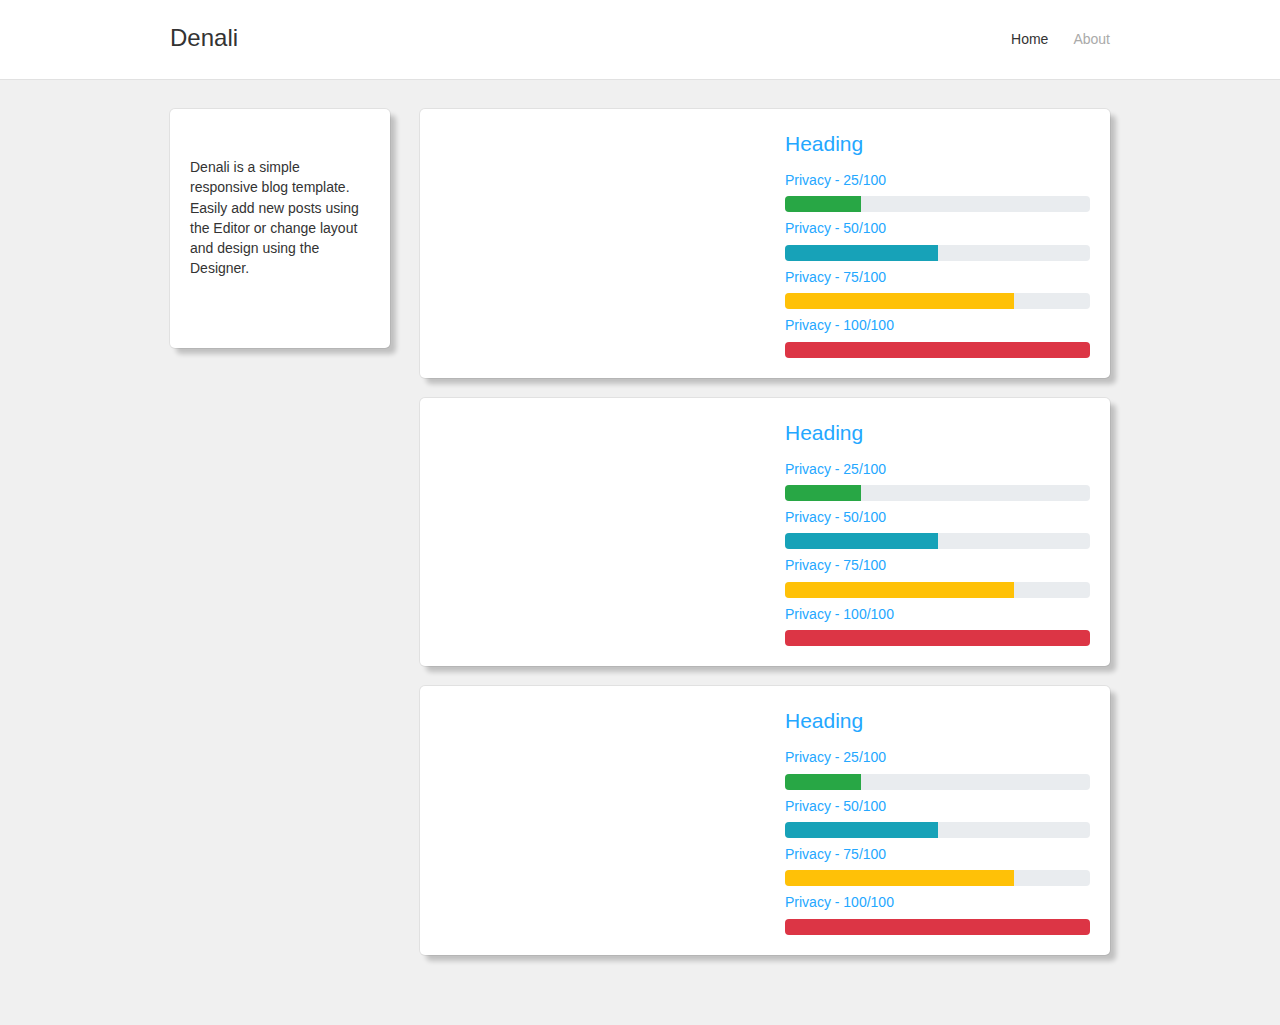
==== index.html @ 5ea2b504 "Add files via upload" ====
<!DOCTYPE html>

<head>
  <meta charset="utf-8" />
  <title>Blog Home</title>
  <meta content="width=device-width, initial-scale=1" name="viewport" />
  <meta content="Webflow" name="generator" />
  <link rel="stylesheet" href="https://cdn.jsdelivr.net/npm/bootstrap@4.0.0/dist/css/bootstrap.min.css" integrity="sha384-Gn5384xqQ1aoWXA+058RXPxPg6fy4IWvTNh0E263XmFcJlSAwiGgFAW/dAiS6JXm" crossorigin="anonymous">
  <link href="./styles.css"
    rel="stylesheet" type="text/css" />
  <link href="https://fonts.googleapis.com" rel="preconnect" />
  <link href="https://fonts.gstatic.com" rel="preconnect" crossorigin="anonymous" />
  <script src="https://ajax.googleapis.com/ajax/libs/webfont/1.6.26/webfont.js" type="text/javascript"></script>
  <script
    type="text/javascript">WebFont.load({ google: { families: ["Lato:100,100italic,300,300italic,400,400italic,700,700italic,900,900italic"] } });</script>
  <!--[if lt IE 9]><script src="https://cdnjs.cloudflare.com/ajax/libs/html5shiv/3.7.3/html5shiv.min.js" type="text/javascript"></script><![endif]-->
  <script
    type="text/javascript">!function (o, c) { var n = c.documentElement, t = " w-mod-"; n.className += t + "js", ("ontouchstart" in o || o.DocumentTouch && c instanceof DocumentTouch) && (n.className += t + "touch") }(window, document);</script>
  <link href="https://uploads-ssl.webflow.com/img/favicon.ico" rel="shortcut icon" type="image/x-icon" />
  <link href="https://uploads-ssl.webflow.com/img/webclip.png" rel="apple-touch-icon" />
</head>

<body>
  <div data-collapse="medium" data-animation="default" data-duration="400" data-easing="ease" data-easing2="ease"
    role="banner" class="navigation-bar w-nav">
    <div class="w-container"><a href="./index.html" aria-current="page" class="w-nav-brand w--current">
        <div class="site-name">Denali</div>
      </a>
      <nav role="navigation" class="navigation-menu w-nav-menu"><a href="./index.html" aria-current="page"
          class="navigation-link w-nav-link w--current">Home</a><a href="./about.html"
          class="navigation-link w-nav-link">About</a></nav>
      <div class="menu-button w-nav-button">
        <div class="w-icon-nav-menu"></div>
      </div>
    </div>
  </div>
  <div class="content-wrapper">
    <div class="w-container">
      <div class="w-row">
        <div class="w-hidden-small w-hidden-tiny w-col w-col-3">
          <div class="white-wrapper"><img
              src="https://uploads-ssl.webflow.com/6428f730f9d51a54338fd031/6428f730f9d51a66b28fd095_photo-1443180236447-432ea00e6ead.jpg"
              alt="" class="circle-profile" />
            <p class="site-description">Denali is a simple responsive blog template. Easily add new posts using the
              Editor or change layout and design using the Designer.</p>
            <div class="social-link-group"><a href="#" class="social-icon-link w-inline-block"><img
                  src="https://uploads-ssl.webflow.com/6428f730f9d51a54338fd031/6428f730f9d51a324a8fd0c8_social-03.svg"
                  width="25" alt="" /></a><a href="#" class="social-icon-link w-inline-block"><img
                  src="https://uploads-ssl.webflow.com/6428f730f9d51a54338fd031/6428f730f9d51a5b728fd0d6_social-07.svg"
                  width="25" alt="" /></a><a href="#" class="social-icon-link w-inline-block"><img
                  src="https://uploads-ssl.webflow.com/6428f730f9d51a54338fd031/6428f730f9d51a94298fd0a6_social-18.svg"
                  width="25" alt="" /></a><a href="#" class="social-icon-link w-inline-block"><img
                  src="https://uploads-ssl.webflow.com/6428f730f9d51a54338fd031/6428f730f9d51aa9548fd066_social-09.svg"
                  width="25" alt="" /></a></div>
          </div>
        </div>
        <div class="content-column w-col w-col-9">
          <div class="section-2 wf-section">
            <div class="white-wrapper">
              <a href="blog1.html">
                <div class="w-row">
                  <div class="w-col w-col-6"><img
                      src="https://uploads-ssl.webflow.com/6428f730f9d51a54338fd031/6428f730f9d51a364b8fd0ef_1Di8seNRo6bK8c9xq5Cw_Italia-Ferris.jpg"
                      loading="lazy"
                      sizes="(max-width: 479px) 77vw, (max-width: 767px) 85vw, (max-width: 991px) 33vw, 325px"
                      srcset="https://uploads-ssl.webflow.com/6428f730f9d51a54338fd031/6428f730f9d51a364b8fd0ef_1Di8seNRo6bK8c9xq5Cw_Italia-Ferris-p-500x334.jpeg 500w, https://uploads-ssl.webflow.com/6428f730f9d51a54338fd031/6428f730f9d51a364b8fd0ef_1Di8seNRo6bK8c9xq5Cw_Italia-Ferris-p-800x534.jpeg 800w, https://uploads-ssl.webflow.com/6428f730f9d51a54338fd031/6428f730f9d51a364b8fd0ef_1Di8seNRo6bK8c9xq5Cw_Italia-Ferris-p-1080x721.jpeg 1080w, https://uploads-ssl.webflow.com/6428f730f9d51a54338fd031/6428f730f9d51a364b8fd0ef_1Di8seNRo6bK8c9xq5Cw_Italia-Ferris.jpg 1300w"
                      alt="" /></div>
                  <div class="w-col w-col-6">
                    <h3 class="heading-2" style="margin-top: 0px;">Heading</h3>
                    <div class="div-block">
                      <p style="margin-bottom: 5px;margin-top: 5px;">Privacy - 25/100</p>
                      <div class="progress">
                        <div class="progress-bar bg-success" role="progressbar" style="width: 25%" aria-valuenow="25" aria-valuemin="0" aria-valuemax="100"></div>
                      </div>
                      <p style="margin-bottom: 5px;margin-top: 5px;">Privacy - 50/100</p>
                      <div class="progress">
                        <div class="progress-bar bg-info" role="progressbar" style="width: 50%" aria-valuenow="50" aria-valuemin="0" aria-valuemax="100"></div>
                      </div>
                      <p style="margin-bottom: 5px;margin-top: 5px;">Privacy - 75/100</p>
                      <div class="progress">
                        <div class="progress-bar bg-warning" role="progressbar" style="width: 75%" aria-valuenow="75" aria-valuemin="0" aria-valuemax="100"></div>
                      </div>
                      <p style="margin-bottom: 5px;margin-top: 5px;">Privacy - 100/100</p>
                      <div class="progress">
                        <div class="progress-bar bg-danger" role="progressbar" style="width: 100%" aria-valuenow="100" aria-valuemin="0" aria-valuemax="100"></div>
                      </div>
                    </div>
                  </div>
                </div>
              </a>
            </div>
          </div>
          <div class="section-2 wf-section">
            <div class="white-wrapper">
              <a href="blog1.html">
                <div class="w-row">
                  <div class="w-col w-col-6"><img
                      src="https://uploads-ssl.webflow.com/6428f730f9d51a54338fd031/6428f730f9d51a364b8fd0ef_1Di8seNRo6bK8c9xq5Cw_Italia-Ferris.jpg"
                      loading="lazy"
                      sizes="(max-width: 479px) 77vw, (max-width: 767px) 85vw, (max-width: 991px) 33vw, 325px"
                      srcset="https://uploads-ssl.webflow.com/6428f730f9d51a54338fd031/6428f730f9d51a364b8fd0ef_1Di8seNRo6bK8c9xq5Cw_Italia-Ferris-p-500x334.jpeg 500w, https://uploads-ssl.webflow.com/6428f730f9d51a54338fd031/6428f730f9d51a364b8fd0ef_1Di8seNRo6bK8c9xq5Cw_Italia-Ferris-p-800x534.jpeg 800w, https://uploads-ssl.webflow.com/6428f730f9d51a54338fd031/6428f730f9d51a364b8fd0ef_1Di8seNRo6bK8c9xq5Cw_Italia-Ferris-p-1080x721.jpeg 1080w, https://uploads-ssl.webflow.com/6428f730f9d51a54338fd031/6428f730f9d51a364b8fd0ef_1Di8seNRo6bK8c9xq5Cw_Italia-Ferris.jpg 1300w"
                      alt="" /></div>
                  <div class="w-col w-col-6">
                    <h3 class="heading-2" style="margin-top: 0px;">Heading</h3>
                    <div class="div-block">
                      <p style="margin-bottom: 5px;margin-top: 5px;">Privacy - 25/100</p>
                      <div class="progress">
                        <div class="progress-bar bg-success" role="progressbar" style="width: 25%" aria-valuenow="25" aria-valuemin="0" aria-valuemax="100"></div>
                      </div>
                      <p style="margin-bottom: 5px;margin-top: 5px;">Privacy - 50/100</p>
                      <div class="progress">
                        <div class="progress-bar bg-info" role="progressbar" style="width: 50%" aria-valuenow="50" aria-valuemin="0" aria-valuemax="100"></div>
                      </div>
                      <p style="margin-bottom: 5px;margin-top: 5px;">Privacy - 75/100</p>
                      <div class="progress">
                        <div class="progress-bar bg-warning" role="progressbar" style="width: 75%" aria-valuenow="75" aria-valuemin="0" aria-valuemax="100"></div>
                      </div>
                      <p style="margin-bottom: 5px;margin-top: 5px;">Privacy - 100/100</p>
                      <div class="progress">
                        <div class="progress-bar bg-danger" role="progressbar" style="width: 100%" aria-valuenow="100" aria-valuemin="0" aria-valuemax="100"></div>
                      </div>
                    </div>
                  </div>
                </div>
              </a>
            </div>
          </div>
          <div class="section-2 wf-section">
            <div class="white-wrapper">
              <a href="blog1.html">
                <div class="w-row">
                  <div class="w-col w-col-6"><img
                      src="https://uploads-ssl.webflow.com/6428f730f9d51a54338fd031/6428f730f9d51a364b8fd0ef_1Di8seNRo6bK8c9xq5Cw_Italia-Ferris.jpg"
                      loading="lazy"
                      sizes="(max-width: 479px) 77vw, (max-width: 767px) 85vw, (max-width: 991px) 33vw, 325px"
                      srcset="https://uploads-ssl.webflow.com/6428f730f9d51a54338fd031/6428f730f9d51a364b8fd0ef_1Di8seNRo6bK8c9xq5Cw_Italia-Ferris-p-500x334.jpeg 500w, https://uploads-ssl.webflow.com/6428f730f9d51a54338fd031/6428f730f9d51a364b8fd0ef_1Di8seNRo6bK8c9xq5Cw_Italia-Ferris-p-800x534.jpeg 800w, https://uploads-ssl.webflow.com/6428f730f9d51a54338fd031/6428f730f9d51a364b8fd0ef_1Di8seNRo6bK8c9xq5Cw_Italia-Ferris-p-1080x721.jpeg 1080w, https://uploads-ssl.webflow.com/6428f730f9d51a54338fd031/6428f730f9d51a364b8fd0ef_1Di8seNRo6bK8c9xq5Cw_Italia-Ferris.jpg 1300w"
                      alt="" /></div>
                  <div class="w-col w-col-6">
                    <h3 class="heading-2" style="margin-top: 0px;">Heading</h3>
                    <div class="div-block">
                      <p style="margin-bottom: 5px;margin-top: 5px;">Privacy - 25/100</p>
                      <div class="progress">
                        <div class="progress-bar bg-success" role="progressbar" style="width: 25%" aria-valuenow="25" aria-valuemin="0" aria-valuemax="100"></div>
                      </div>
                      <p style="margin-bottom: 5px;margin-top: 5px;">Privacy - 50/100</p>
                      <div class="progress">
                        <div class="progress-bar bg-info" role="progressbar" style="width: 50%" aria-valuenow="50" aria-valuemin="0" aria-valuemax="100"></div>
                      </div>
                      <p style="margin-bottom: 5px;margin-top: 5px;">Privacy - 75/100</p>
                      <div class="progress">
                        <div class="progress-bar bg-warning" role="progressbar" style="width: 75%" aria-valuenow="75" aria-valuemin="0" aria-valuemax="100"></div>
                      </div>
                      <p style="margin-bottom: 5px;margin-top: 5px;">Privacy - 100/100</p>
                      <div class="progress">
                        <div class="progress-bar bg-danger" role="progressbar" style="width: 100%" aria-valuenow="100" aria-valuemin="0" aria-valuemax="100"></div>
                      </div>
                    </div>
                  </div>
                </div>
              </a>
            </div>
          </div>
        </div>
      </div>
    </div>
  </div>
  <script src="https://d3e54v103j8qbb.cloudfront.net/js/jquery-3.5.1.min.dc5e7f18c8.js?site=6428f730f9d51a54338fd031"
    type="text/javascript" integrity="sha256-9/aliU8dGd2tb6OSsuzixeV4y/faTqgFtohetphbbj0="
    crossorigin="anonymous"></script>
  <script src="./scripts.js"
    type="text/javascript"></script>
  <script src="https://code.jquery.com/jquery-3.2.1.slim.min.js" integrity="sha384-KJ3o2DKtIkvYIK3UENzmM7KCkRr/rE9/Qpg6aAZGJwFDMVNA/GpGFF93hXpG5KkN" crossorigin="anonymous"></script>
  <script src="https://cdn.jsdelivr.net/npm/popper.js@1.12.9/dist/umd/popper.min.js" integrity="sha384-ApNbgh9B+Y1QKtv3Rn7W3mgPxhU9K/ScQsAP7hUibX39j7fakFPskvXusvfa0b4Q" crossorigin="anonymous"></script>
  <script src="https://cdn.jsdelivr.net/npm/bootstrap@4.0.0/dist/js/bootstrap.min.js" integrity="sha384-JZR6Spejh4U02d8jOt6vLEHfe/JQGiRRSQQxSfFWpi1MquVdAyjUar5+76PVCmYl" crossorigin="anonymous"></script>
  <!--[if lte IE 9]><script src="//cdnjs.cloudflare.com/ajax/libs/placeholders/3.0.2/placeholders.min.js"></script><![endif]-->
</body>

</html>
---- styles.css ----
/* Generated on: Sun Apr 02 2023 20:26:43 GMT+0000 (Coordinated Universal Time) */
/* ==========================================================================
   normalize.css v3.0.3 | MIT License | github.com/necolas/normalize.css 
   ========================================================================== */
/*! normalize.css v3.0.3 | MIT License | github.com/necolas/normalize.css */html{font-family:sans-serif;-ms-text-size-adjust:100%;-webkit-text-size-adjust:100%}body{margin:0}article,aside,details,figcaption,figure,footer,header,hgroup,main,menu,nav,section,summary{display:block}audio,canvas,progress,video{display:inline-block;vertical-align:baseline}audio:not([controls]){display:none;height:0}[hidden],template{display:none}a{background-color:transparent}a:active,a:hover{outline:0}abbr[title]{border-bottom:1px dotted}b,strong{font-weight:bold}dfn{font-style:italic}h1{font-size:2em;margin:.67em 0}mark{background:#ff0;color:#000}small{font-size:80%}sub,sup{font-size:75%;line-height:0;position:relative;vertical-align:baseline}sup{top:-0.5em}sub{bottom:-0.25em}img{border:0}svg:not(:root){overflow:hidden}figure{margin:1em 40px}hr{box-sizing:content-box;height:0}pre{overflow:auto}code,kbd,pre,samp{font-family:monospace, monospace;font-size:1em}button,input,optgroup,select,textarea{color:inherit;font:inherit;margin:0}button{overflow:visible}button,select{text-transform:none}button,html input[type="button"],input[type="reset"]{-webkit-appearance:button;cursor:pointer}button[disabled],html input[disabled]{cursor:default}button::-moz-focus-inner,input::-moz-focus-inner{border:0;padding:0}input{line-height:normal}input[type='checkbox'],input[type='radio']{box-sizing:border-box;padding:0}input[type='number']::-webkit-inner-spin-button,input[type='number']::-webkit-outer-spin-button{height:auto}input[type='search']{-webkit-appearance:none}input[type='search']::-webkit-search-cancel-button,input[type='search']::-webkit-search-decoration{-webkit-appearance:none}fieldset{border:1px solid #c0c0c0;margin:0 2px;padding:.35em .625em .75em}legend{border:0;padding:0}textarea{overflow:auto}optgroup{font-weight:bold}table{border-collapse:collapse;border-spacing:0}td,th{padding:0}

/* ==========================================================================
   Start of base Webflow CSS - If you're looking for some ultra-clean CSS, skip the boilerplate and see the unminified code below.
   ========================================================================== */
   @font-face{font-family:'webflow-icons';src:url("[data-uri]") format('truetype');font-weight:normal;font-style:normal}[class^="w-icon-"],[class*=" w-icon-"]{font-family:'webflow-icons' !important;speak:none;font-style:normal;font-weight:normal;font-variant:normal;text-transform:none;line-height:1;-webkit-font-smoothing:antialiased;-moz-osx-font-smoothing:grayscale}.w-icon-slider-right:before{content:"\e600"}.w-icon-slider-left:before{content:"\e601"}.w-icon-nav-menu:before{content:"\e602"}.w-icon-arrow-down:before,.w-icon-dropdown-toggle:before{content:"\e603"}.w-icon-file-upload-remove:before{content:"\e900"}.w-icon-file-upload-icon:before{content:"\e903"}*{-webkit-box-sizing:border-box;-moz-box-sizing:border-box;box-sizing:border-box}html{height:100%}body{margin:0;min-height:100%;background-color:#fff;font-family:Arial,sans-serif;font-size:14px;line-height:20px;color:#333}img{max-width:100%;vertical-align:middle;display:inline-block}html.w-mod-touch *{background-attachment:scroll !important}.w-block{display:block}.w-inline-block{max-width:100%;display:inline-block}.w-clearfix:before,.w-clearfix:after{content:" ";display:table;grid-column-start:1;grid-row-start:1;grid-column-end:2;grid-row-end:2}.w-clearfix:after{clear:both}.w-hidden{display:none}.w-button{display:inline-block;padding:9px 15px;background-color:#3898EC;color:white;border:0;line-height:inherit;text-decoration:none;cursor:pointer;border-radius:0}input.w-button{-webkit-appearance:button}html[data-w-dynpage] [data-w-cloak]{color:transparent !important}.w-webflow-badge,.w-webflow-badge *{position:static;left:auto;top:auto;right:auto;bottom:auto;z-index:auto;display:block;visibility:visible;overflow:visible;overflow-x:visible;overflow-y:visible;box-sizing:border-box;width:auto;height:auto;max-height:none;max-width:none;min-height:0;min-width:0;margin:0;padding:0;float:none;clear:none;border:0 none transparent;border-radius:0;background:none;background-image:none;background-position:0% 0%;background-size:auto auto;background-repeat:repeat;background-origin:padding-box;background-clip:border-box;background-attachment:scroll;background-color:transparent;box-shadow:none;opacity:1;transform:none;transition:none;direction:ltr;font-family:inherit;font-weight:inherit;color:inherit;font-size:inherit;line-height:inherit;font-style:inherit;font-variant:inherit;text-align:inherit;letter-spacing:inherit;text-decoration:inherit;text-indent:0;text-transform:inherit;list-style-type:disc;text-shadow:none;font-smoothing:auto;vertical-align:baseline;cursor:inherit;white-space:inherit;word-break:normal;word-spacing:normal;word-wrap:normal}.w-webflow-badge{position:fixed !important;display:inline-block !important;visibility:visible !important;z-index:2147483647 !important;top:auto !important;right:12px !important;bottom:12px !important;left:auto !important;color:#AAADB0 !important;background-color:#fff !important;border-radius:3px !important;padding:6px 8px 6px 6px !important;font-size:12px !important;opacity:1 !important;line-height:14px !important;text-decoration:none !important;transform:none !important;margin:0 !important;width:auto !important;height:auto !important;overflow:visible !important;white-space:nowrap;box-shadow:0 0 0 1px rgba(0,0,0,0.1),0 1px 3px rgba(0,0,0,0.1);cursor:pointer}.w-webflow-badge>img{display:inline-block !important;visibility:visible !important;opacity:1 !important;vertical-align:middle !important}h1,h2,h3,h4,h5,h6{font-weight:bold;margin-bottom:10px}h1{font-size:38px;line-height:44px;margin-top:20px}h2{font-size:32px;line-height:36px;margin-top:20px}h3{font-size:24px;line-height:30px;margin-top:20px}h4{font-size:18px;line-height:24px;margin-top:10px}h5{font-size:14px;line-height:20px;margin-top:10px}h6{font-size:12px;line-height:18px;margin-top:10px}p{margin-top:0;margin-bottom:10px}blockquote{margin:0 0 10px 0;padding:10px 20px;border-left:5px solid #E2E2E2;font-size:18px;line-height:22px}figure{margin:0;margin-bottom:10px}figcaption{margin-top:5px;text-align:center}ul,ol{margin-top:0px;margin-bottom:10px;padding-left:40px}.w-list-unstyled{padding-left:0;list-style:none}.w-embed:before,.w-embed:after{content:" ";display:table;grid-column-start:1;grid-row-start:1;grid-column-end:2;grid-row-end:2}.w-embed:after{clear:both}.w-video{width:100%;position:relative;padding:0}.w-video iframe,.w-video object,.w-video embed{position:absolute;top:0;left:0;width:100%;height:100%;border:none}fieldset{padding:0;margin:0;border:0}button,[type='button'],[type='reset']{border:0;cursor:pointer;-webkit-appearance:button}.w-form{margin:0 0 15px}.w-form-done{display:none;padding:20px;text-align:center;background-color:#dddddd}.w-form-fail{display:none;margin-top:10px;padding:10px;background-color:#ffdede}label{display:block;margin-bottom:5px;font-weight:bold}.w-input,.w-select{display:block;width:100%;height:38px;padding:8px 12px;margin-bottom:10px;font-size:14px;line-height:1.42857143;color:#333333;vertical-align:middle;background-color:#ffffff;border:1px solid #cccccc}.w-input:-moz-placeholder,.w-select:-moz-placeholder{color:#999}.w-input::-moz-placeholder,.w-select::-moz-placeholder{color:#999;opacity:1}.w-input:-ms-input-placeholder,.w-select:-ms-input-placeholder{color:#999}.w-input::-webkit-input-placeholder,.w-select::-webkit-input-placeholder{color:#999}.w-input:focus,.w-select:focus{border-color:#3898EC;outline:0}.w-input[disabled],.w-select[disabled],.w-input[readonly],.w-select[readonly],fieldset[disabled] .w-input,fieldset[disabled] .w-select{cursor:not-allowed}.w-input[disabled]:not(.w-input-disabled),.w-select[disabled]:not(.w-input-disabled),.w-input[readonly],.w-select[readonly],fieldset[disabled]:not(.w-input-disabled) .w-input,fieldset[disabled]:not(.w-input-disabled) .w-select{background-color:#eeeeee}textarea.w-input,textarea.w-select{height:auto}.w-select{background-color:#f3f3f3}.w-select[multiple]{height:auto}.w-form-label{display:inline-block;cursor:pointer;font-weight:normal;margin-bottom:0px}.w-radio{display:block;margin-bottom:5px;padding-left:20px}.w-radio:before,.w-radio:after{content:" ";display:table;grid-column-start:1;grid-row-start:1;grid-column-end:2;grid-row-end:2}.w-radio:after{clear:both}.w-radio-input{margin:4px 0 0;margin-top:1px \9;line-height:normal;float:left;margin-left:-20px}.w-radio-input{margin-top:3px}.w-file-upload{display:block;margin-bottom:10px}.w-file-upload-input{width:.1px;height:.1px;opacity:0;overflow:hidden;position:absolute;z-index:-100}.w-file-upload-default,.w-file-upload-uploading,.w-file-upload-success{display:inline-block;color:#333333}.w-file-upload-error{display:block;margin-top:10px}.w-file-upload-default.w-hidden,.w-file-upload-uploading.w-hidden,.w-file-upload-error.w-hidden,.w-file-upload-success.w-hidden{display:none}.w-file-upload-uploading-btn{display:flex;font-size:14px;font-weight:normal;cursor:pointer;margin:0;padding:8px 12px;border:1px solid #cccccc;background-color:#fafafa}.w-file-upload-file{display:flex;flex-grow:1;justify-content:space-between;margin:0;padding:8px 9px 8px 11px;border:1px solid #cccccc;background-color:#fafafa}.w-file-upload-file-name{font-size:14px;font-weight:normal;display:block}.w-file-remove-link{margin-top:3px;margin-left:10px;width:auto;height:auto;padding:3px;display:block;cursor:pointer}.w-icon-file-upload-remove{margin:auto;font-size:10px}.w-file-upload-error-msg{display:inline-block;color:#ea384c;padding:2px 0}.w-file-upload-info{display:inline-block;line-height:38px;padding:0 12px}.w-file-upload-label{display:inline-block;font-size:14px;font-weight:normal;cursor:pointer;margin:0;padding:8px 12px;border:1px solid #cccccc;background-color:#fafafa}.w-icon-file-upload-icon,.w-icon-file-upload-uploading{display:inline-block;margin-right:8px;width:20px}.w-icon-file-upload-uploading{height:20px}.w-container{margin-left:auto;margin-right:auto;max-width:940px}.w-container:before,.w-container:after{content:" ";display:table;grid-column-start:1;grid-row-start:1;grid-column-end:2;grid-row-end:2}.w-container:after{clear:both}.w-container .w-row{margin-left:-10px;margin-right:-10px}.w-row:before,.w-row:after{content:" ";display:table;grid-column-start:1;grid-row-start:1;grid-column-end:2;grid-row-end:2}.w-row:after{clear:both}.w-row .w-row{margin-left:0;margin-right:0}.w-col{position:relative;float:left;width:100%;min-height:1px;padding-left:10px;padding-right:10px}.w-col .w-col{padding-left:0;padding-right:0}.w-col-1{width:8.33333333%}.w-col-2{width:16.66666667%}.w-col-3{width:25%}.w-col-4{width:33.33333333%}.w-col-5{width:41.66666667%}.w-col-6{width:50%}.w-col-7{width:58.33333333%}.w-col-8{width:66.66666667%}.w-col-9{width:75%}.w-col-10{width:83.33333333%}.w-col-11{width:91.66666667%}.w-col-12{width:100%}.w-hidden-main{display:none !important}@media screen and (max-width:991px){.w-container{max-width:728px}.w-hidden-main{display:inherit !important}.w-hidden-medium{display:none !important}.w-col-medium-1{width:8.33333333%}.w-col-medium-2{width:16.66666667%}.w-col-medium-3{width:25%}.w-col-medium-4{width:33.33333333%}.w-col-medium-5{width:41.66666667%}.w-col-medium-6{width:50%}.w-col-medium-7{width:58.33333333%}.w-col-medium-8{width:66.66666667%}.w-col-medium-9{width:75%}.w-col-medium-10{width:83.33333333%}.w-col-medium-11{width:91.66666667%}.w-col-medium-12{width:100%}.w-col-stack{width:100%;left:auto;right:auto}}@media screen and (max-width:767px){.w-hidden-main{display:inherit !important}.w-hidden-medium{display:inherit !important}.w-hidden-small{display:none !important}.w-row,.w-container .w-row{margin-left:0;margin-right:0}.w-col{width:100%;left:auto;right:auto}.w-col-small-1{width:8.33333333%}.w-col-small-2{width:16.66666667%}.w-col-small-3{width:25%}.w-col-small-4{width:33.33333333%}.w-col-small-5{width:41.66666667%}.w-col-small-6{width:50%}.w-col-small-7{width:58.33333333%}.w-col-small-8{width:66.66666667%}.w-col-small-9{width:75%}.w-col-small-10{width:83.33333333%}.w-col-small-11{width:91.66666667%}.w-col-small-12{width:100%}}@media screen and (max-width:479px){.w-container{max-width:none}.w-hidden-main{display:inherit !important}.w-hidden-medium{display:inherit !important}.w-hidden-small{display:inherit !important}.w-hidden-tiny{display:none !important}.w-col{width:100%}.w-col-tiny-1{width:8.33333333%}.w-col-tiny-2{width:16.66666667%}.w-col-tiny-3{width:25%}.w-col-tiny-4{width:33.33333333%}.w-col-tiny-5{width:41.66666667%}.w-col-tiny-6{width:50%}.w-col-tiny-7{width:58.33333333%}.w-col-tiny-8{width:66.66666667%}.w-col-tiny-9{width:75%}.w-col-tiny-10{width:83.33333333%}.w-col-tiny-11{width:91.66666667%}.w-col-tiny-12{width:100%}}.w-widget{position:relative}.w-widget-map{width:100%;height:400px}.w-widget-map label{width:auto;display:inline}.w-widget-map img{max-width:inherit}.w-widget-map .gm-style-iw{text-align:center}.w-widget-map .gm-style-iw>button{display:none !important}.w-widget-twitter{overflow:hidden}.w-widget-twitter-count-shim{display:inline-block;vertical-align:top;position:relative;width:28px;height:20px;text-align:center;background:white;border:#758696 solid 1px;border-radius:3px}.w-widget-twitter-count-shim *{pointer-events:none;-webkit-user-select:none;-moz-user-select:none;-ms-user-select:none;user-select:none}.w-widget-twitter-count-shim .w-widget-twitter-count-inner{position:relative;font-size:15px;line-height:12px;text-align:center;color:#999;font-family:serif}.w-widget-twitter-count-shim .w-widget-twitter-count-clear{position:relative;display:block}.w-widget-twitter-count-shim.w--large{width:36px;height:28px}.w-widget-twitter-count-shim.w--large .w-widget-twitter-count-inner{font-size:18px;line-height:18px}.w-widget-twitter-count-shim:not(.w--vertical){margin-left:5px;margin-right:8px}.w-widget-twitter-count-shim:not(.w--vertical).w--large{margin-left:6px}.w-widget-twitter-count-shim:not(.w--vertical):before,.w-widget-twitter-count-shim:not(.w--vertical):after{top:50%;left:0;border:solid transparent;content:' ';height:0;width:0;position:absolute;pointer-events:none}.w-widget-twitter-count-shim:not(.w--vertical):before{border-color:rgba(117,134,150,0);border-right-color:#5d6c7b;border-width:4px;margin-left:-9px;margin-top:-4px}.w-widget-twitter-count-shim:not(.w--vertical).w--large:before{border-width:5px;margin-left:-10px;margin-top:-5px}.w-widget-twitter-count-shim:not(.w--vertical):after{border-color:rgba(255,255,255,0);border-right-color:white;border-width:4px;margin-left:-8px;margin-top:-4px}.w-widget-twitter-count-shim:not(.w--vertical).w--large:after{border-width:5px;margin-left:-9px;margin-top:-5px}.w-widget-twitter-count-shim.w--vertical{width:61px;height:33px;margin-bottom:8px}.w-widget-twitter-count-shim.w--vertical:before,.w-widget-twitter-count-shim.w--vertical:after{top:100%;left:50%;border:solid transparent;content:' ';height:0;width:0;position:absolute;pointer-events:none}.w-widget-twitter-count-shim.w--vertical:before{border-color:rgba(117,134,150,0);border-top-color:#5d6c7b;border-width:5px;margin-left:-5px}.w-widget-twitter-count-shim.w--vertical:after{border-color:rgba(255,255,255,0);border-top-color:white;border-width:4px;margin-left:-4px}.w-widget-twitter-count-shim.w--vertical .w-widget-twitter-count-inner{font-size:18px;line-height:22px}.w-widget-twitter-count-shim.w--vertical.w--large{width:76px}.w-background-video{position:relative;overflow:hidden;height:500px;color:white}.w-background-video>video{background-size:cover;background-position:50% 50%;position:absolute;margin:auto;width:100%;height:100%;right:-100%;bottom:-100%;top:-100%;left:-100%;object-fit:cover;z-index:-100}.w-background-video>video::-webkit-media-controls-start-playback-button{display:none !important;-webkit-appearance:none}.w-background-video--control{position:absolute;bottom:1em;right:1em;background-color:transparent;padding:0}.w-background-video--control>[hidden]{display:none !important}.w-slider{position:relative;height:300px;text-align:center;background:#dddddd;clear:both;-webkit-tap-highlight-color:rgba(0,0,0,0);tap-highlight-color:rgba(0,0,0,0)}.w-slider-mask{position:relative;display:block;overflow:hidden;z-index:1;left:0;right:0;height:100%;white-space:nowrap}.w-slide{position:relative;display:inline-block;vertical-align:top;width:100%;height:100%;white-space:normal;text-align:left}.w-slider-nav{position:absolute;z-index:2;top:auto;right:0;bottom:0;left:0;margin:auto;padding-top:10px;height:40px;text-align:center;-webkit-tap-highlight-color:rgba(0,0,0,0);tap-highlight-color:rgba(0,0,0,0)}.w-slider-nav.w-round>div{border-radius:100%}.w-slider-nav.w-num>div{width:auto;height:auto;padding:.2em .5em;font-size:inherit;line-height:inherit}.w-slider-nav.w-shadow>div{box-shadow:0 0 3px rgba(51,51,51,0.4)}.w-slider-nav-invert{color:#fff}.w-slider-nav-invert>div{background-color:rgba(34,34,34,0.4)}.w-slider-nav-invert>div.w-active{background-color:#222}.w-slider-dot{position:relative;display:inline-block;width:1em;height:1em;background-color:rgba(255,255,255,0.4);cursor:pointer;margin:0 3px .5em;transition:background-color 100ms,color 100ms}.w-slider-dot.w-active{background-color:#fff}.w-slider-dot:focus{outline:none;box-shadow:0 0 0 2px #fff}.w-slider-dot:focus.w-active{box-shadow:none}.w-slider-arrow-left,.w-slider-arrow-right{position:absolute;width:80px;top:0;right:0;bottom:0;left:0;margin:auto;cursor:pointer;overflow:hidden;color:white;font-size:40px;-webkit-tap-highlight-color:rgba(0,0,0,0);tap-highlight-color:rgba(0,0,0,0);-webkit-user-select:none;-moz-user-select:none;-ms-user-select:none;user-select:none}.w-slider-arrow-left [class^='w-icon-'],.w-slider-arrow-right [class^='w-icon-'],.w-slider-arrow-left [class*=' w-icon-'],.w-slider-arrow-right [class*=' w-icon-']{position:absolute}.w-slider-arrow-left:focus,.w-slider-arrow-right:focus{outline:0}.w-slider-arrow-left{z-index:3;right:auto}.w-slider-arrow-right{z-index:4;left:auto}.w-icon-slider-left,.w-icon-slider-right{top:0;right:0;bottom:0;left:0;margin:auto;width:1em;height:1em}.w-slider-aria-label{border:0;clip:rect(0 0 0 0);height:1px;margin:-1px;overflow:hidden;padding:0;position:absolute;width:1px}.w-slider-force-show{display:block !important}.w-dropdown{display:inline-block;position:relative;text-align:left;margin-left:auto;margin-right:auto;z-index:900}.w-dropdown-btn,.w-dropdown-toggle,.w-dropdown-link{position:relative;vertical-align:top;text-decoration:none;color:#222222;padding:20px;text-align:left;margin-left:auto;margin-right:auto;white-space:nowrap}.w-dropdown-toggle{-webkit-user-select:none;-moz-user-select:none;-ms-user-select:none;user-select:none;display:inline-block;cursor:pointer;padding-right:40px}.w-dropdown-toggle:focus{outline:0}.w-icon-dropdown-toggle{position:absolute;top:0;right:0;bottom:0;margin:auto;margin-right:20px;width:1em;height:1em}.w-dropdown-list{position:absolute;background:#dddddd;display:none;min-width:100%}.w-dropdown-list.w--open{display:block}.w-dropdown-link{padding:10px 20px;display:block;color:#222222}.w-dropdown-link.w--current{color:#0082f3}.w-dropdown-link:focus{outline:0}@media screen and (max-width:767px){.w-nav-brand{padding-left:10px}}.w-lightbox-backdrop{color:#000;cursor:auto;font-family:serif;font-size:medium;font-style:normal;font-variant:normal;font-weight:normal;letter-spacing:normal;line-height:normal;list-style:disc;text-align:start;text-indent:0;text-shadow:none;text-transform:none;visibility:visible;white-space:normal;word-break:normal;word-spacing:normal;word-wrap:normal;position:fixed;top:0;right:0;bottom:0;left:0;color:#fff;font-family:"Helvetica Neue",Helvetica,Ubuntu,"Segoe UI",Verdana,sans-serif;font-size:17px;line-height:1.2;font-weight:300;text-align:center;background:rgba(0,0,0,0.9);z-index:2000;outline:0;opacity:0;-webkit-user-select:none;-moz-user-select:none;-ms-user-select:none;-webkit-tap-highlight-color:transparent;-webkit-transform:translate(0, 0)}.w-lightbox-backdrop,.w-lightbox-container{height:100%;overflow:auto;-webkit-overflow-scrolling:touch}.w-lightbox-content{position:relative;height:100vh;overflow:hidden}.w-lightbox-view{position:absolute;width:100vw;height:100vh;opacity:0}.w-lightbox-view:before{content:"";height:100vh}.w-lightbox-group,.w-lightbox-group .w-lightbox-view,.w-lightbox-group .w-lightbox-view:before{height:86vh}.w-lightbox-frame,.w-lightbox-view:before{display:inline-block;vertical-align:middle}.w-lightbox-figure{position:relative;margin:0}.w-lightbox-group .w-lightbox-figure{cursor:pointer}.w-lightbox-img{width:auto;height:auto;max-width:none}.w-lightbox-image{display:block;float:none;max-width:100vw;max-height:100vh}.w-lightbox-group .w-lightbox-image{max-height:86vh}.w-lightbox-caption{position:absolute;right:0;bottom:0;left:0;padding:.5em 1em;background:rgba(0,0,0,0.4);text-align:left;text-overflow:ellipsis;white-space:nowrap;overflow:hidden}.w-lightbox-embed{position:absolute;top:0;right:0;bottom:0;left:0;width:100%;height:100%}.w-lightbox-control{position:absolute;top:0;width:4em;background-size:24px;background-repeat:no-repeat;background-position:center;cursor:pointer;-webkit-transition:all .3s;transition:all .3s}.w-lightbox-left{display:none;bottom:0;left:0;background-image:url("[data-uri]")}.w-lightbox-right{display:none;right:0;bottom:0;background-image:url("[data-uri]")}.w-lightbox-close{right:0;height:2.6em;background-image:url("[data-uri]");background-size:18px}.w-lightbox-strip{position:absolute;bottom:0;left:0;right:0;padding:0 1vh;line-height:0;white-space:nowrap;overflow-x:auto;overflow-y:hidden}.w-lightbox-item{display:inline-block;width:10vh;padding:2vh 1vh;box-sizing:content-box;cursor:pointer;-webkit-transform:translate3d(0, 0, 0)}.w-lightbox-active{opacity:.3}.w-lightbox-thumbnail{position:relative;height:10vh;background:#222;overflow:hidden}.w-lightbox-thumbnail-image{position:absolute;top:0;left:0}.w-lightbox-thumbnail .w-lightbox-tall{top:50%;width:100%;-webkit-transform:translate(0, -50%);-ms-transform:translate(0, -50%);transform:translate(0, -50%)}.w-lightbox-thumbnail .w-lightbox-wide{left:50%;height:100%;-webkit-transform:translate(-50%, 0);-ms-transform:translate(-50%, 0);transform:translate(-50%, 0)}.w-lightbox-spinner{position:absolute;top:50%;left:50%;box-sizing:border-box;width:40px;height:40px;margin-top:-20px;margin-left:-20px;border:5px solid rgba(0,0,0,0.4);border-radius:50%;-webkit-animation:spin .8s infinite linear;animation:spin .8s infinite linear}.w-lightbox-spinner:after{content:"";position:absolute;top:-4px;right:-4px;bottom:-4px;left:-4px;border:3px solid transparent;border-bottom-color:#fff;border-radius:50%}.w-lightbox-hide{display:none}.w-lightbox-noscroll{overflow:hidden}@media (min-width:768px){.w-lightbox-content{height:96vh;margin-top:2vh}.w-lightbox-view,.w-lightbox-view:before{height:96vh}.w-lightbox-group,.w-lightbox-group .w-lightbox-view,.w-lightbox-group .w-lightbox-view:before{height:84vh}.w-lightbox-image{max-width:96vw;max-height:96vh}.w-lightbox-group .w-lightbox-image{max-width:82.3vw;max-height:84vh}.w-lightbox-left,.w-lightbox-right{display:block;opacity:.5}.w-lightbox-close{opacity:.8}.w-lightbox-control:hover{opacity:1}}.w-lightbox-inactive,.w-lightbox-inactive:hover{opacity:0}.w-richtext:before,.w-richtext:after{content:" ";display:table;grid-column-start:1;grid-row-start:1;grid-column-end:2;grid-row-end:2}.w-richtext:after{clear:both}.w-richtext[contenteditable="true"]:before,.w-richtext[contenteditable="true"]:after{white-space:initial}.w-richtext ol,.w-richtext ul{overflow:hidden}.w-richtext .w-richtext-figure-selected.w-richtext-figure-type-video div:after,.w-richtext .w-richtext-figure-selected[data-rt-type="video"] div:after{outline:2px solid #2895f7}.w-richtext .w-richtext-figure-selected.w-richtext-figure-type-image div,.w-richtext .w-richtext-figure-selected[data-rt-type="image"] div{outline:2px solid #2895f7}.w-richtext figure.w-richtext-figure-type-video>div:after,.w-richtext figure[data-rt-type="video"]>div:after{content:'';position:absolute;display:none;left:0;top:0;right:0;bottom:0}.w-richtext figure{position:relative;max-width:60%}.w-richtext figure>div:before{cursor:default!important}.w-richtext figure img{width:100%}.w-richtext figure figcaption.w-richtext-figcaption-placeholder{opacity:.6}.w-richtext figure div{font-size:0px;color:transparent}.w-richtext figure.w-richtext-figure-type-image,.w-richtext figure[data-rt-type="image"]{display:table}.w-richtext figure.w-richtext-figure-type-image>div,.w-richtext figure[data-rt-type="image"]>div{display:inline-block}.w-richtext figure.w-richtext-figure-type-image>figcaption,.w-richtext figure[data-rt-type="image"]>figcaption{display:table-caption;caption-side:bottom}.w-richtext figure.w-richtext-figure-type-video,.w-richtext figure[data-rt-type="video"]{width:60%;height:0}.w-richtext figure.w-richtext-figure-type-video iframe,.w-richtext figure[data-rt-type="video"] iframe{position:absolute;top:0;left:0;width:100%;height:100%}.w-richtext figure.w-richtext-figure-type-video>div,.w-richtext figure[data-rt-type="video"]>div{width:100%}.w-richtext figure.w-richtext-align-center{margin-right:auto;margin-left:auto;clear:both}.w-richtext figure.w-richtext-align-center.w-richtext-figure-type-image>div,.w-richtext figure.w-richtext-align-center[data-rt-type="image"]>div{max-width:100%}.w-richtext figure.w-richtext-align-normal{clear:both}.w-richtext figure.w-richtext-align-fullwidth{width:100%;max-width:100%;text-align:center;clear:both;display:block;margin-right:auto;margin-left:auto}.w-richtext figure.w-richtext-align-fullwidth>div{display:inline-block;padding-bottom:inherit}.w-richtext figure.w-richtext-align-fullwidth>figcaption{display:block}.w-richtext figure.w-richtext-align-floatleft{float:left;margin-right:15px;clear:none}.w-richtext figure.w-richtext-align-floatright{float:right;margin-left:15px;clear:none}.w-nav{position:relative;background:#dddddd;z-index:1000}.w-nav:before,.w-nav:after{content:" ";display:table;grid-column-start:1;grid-row-start:1;grid-column-end:2;grid-row-end:2}.w-nav:after{clear:both}.w-nav-brand{position:relative;float:left;text-decoration:none;color:#333333}.w-nav-link{position:relative;display:inline-block;vertical-align:top;text-decoration:none;color:#222222;padding:20px;text-align:left;margin-left:auto;margin-right:auto}.w-nav-link.w--current{color:#0082f3}.w-nav-menu{position:relative;float:right}[data-nav-menu-open]{display:block !important;position:absolute;top:100%;left:0;right:0;background:#C8C8C8;text-align:center;overflow:visible;min-width:200px}.w--nav-link-open{display:block;position:relative}.w-nav-overlay{position:absolute;overflow:hidden;display:none;top:100%;left:0;right:0;width:100%}.w-nav-overlay [data-nav-menu-open]{top:0}.w-nav[data-animation="over-left"] .w-nav-overlay{width:auto}.w-nav[data-animation="over-left"] .w-nav-overlay,.w-nav[data-animation="over-left"] [data-nav-menu-open]{right:auto;z-index:1;top:0}.w-nav[data-animation="over-right"] .w-nav-overlay{width:auto}.w-nav[data-animation="over-right"] .w-nav-overlay,.w-nav[data-animation="over-right"] [data-nav-menu-open]{left:auto;z-index:1;top:0}.w-nav-button{position:relative;float:right;padding:18px;font-size:24px;display:none;cursor:pointer;-webkit-tap-highlight-color:rgba(0,0,0,0);tap-highlight-color:rgba(0,0,0,0);-webkit-user-select:none;-moz-user-select:none;-ms-user-select:none;user-select:none}.w-nav-button:focus{outline:0}.w-nav-button.w--open{background-color:#C8C8C8;color:white}.w-nav[data-collapse="all"] .w-nav-menu{display:none}.w-nav[data-collapse="all"] .w-nav-button{display:block}.w--nav-dropdown-open{display:block}.w--nav-dropdown-toggle-open{display:block}.w--nav-dropdown-list-open{position:static}@media screen and (max-width:991px){.w-nav[data-collapse="medium"] .w-nav-menu{display:none}.w-nav[data-collapse="medium"] .w-nav-button{display:block}}@media screen and (max-width:767px){.w-nav[data-collapse="small"] .w-nav-menu{display:none}.w-nav[data-collapse="small"] .w-nav-button{display:block}.w-nav-brand{padding-left:10px}}@media screen and (max-width:479px){.w-nav[data-collapse="tiny"] .w-nav-menu{display:none}.w-nav[data-collapse="tiny"] .w-nav-button{display:block}}.w-tabs{position:relative}.w-tabs:before,.w-tabs:after{content:" ";display:table;grid-column-start:1;grid-row-start:1;grid-column-end:2;grid-row-end:2}.w-tabs:after{clear:both}.w-tab-menu{position:relative}.w-tab-link{position:relative;display:inline-block;vertical-align:top;text-decoration:none;padding:9px 30px;text-align:left;cursor:pointer;color:#222222;background-color:#dddddd}.w-tab-link.w--current{background-color:#C8C8C8}.w-tab-link:focus{outline:0}.w-tab-content{position:relative;display:block;overflow:hidden}.w-tab-pane{position:relative;display:none}.w--tab-active{display:block}@media screen and (max-width:479px){.w-tab-link{display:block}}.w-ix-emptyfix:after{content:""}@keyframes spin{0%{transform:rotate(0deg)}100%{transform:rotate(360deg)}}.w-dyn-empty{padding:10px;background-color:#dddddd}.w-dyn-hide{display:none !important}.w-dyn-bind-empty{display:none !important}.w-condition-invisible{display:none !important}

   /* ==========================================================================
      Start of custom Webflow CSS
      ========================================================================== */
   body {
     background-color: #f0f0f0;
     font-family: Lato, sans-serif;
     color: #333;
     font-size: 14px;
     line-height: 135%;
   }
   
   h1 {
     margin-top: 0px;
     margin-bottom: 15px;
     font-size: 35px;
     line-height: 40px;
     font-weight: 400;
   }
   
   h2 {
     margin-top: 30px;
     margin-bottom: 20px;
     font-size: 25px;
     line-height: 30px;
     font-weight: 400;
   }
   
   h3 {
     margin-top: 30px;
     margin-bottom: 20px;
     font-size: 21px;
     line-height: 30px;
     font-weight: 400;
   }
   
   h4 {
     margin-top: 0px;
     margin-bottom: 15px;
     font-size: 18px;
     line-height: 22px;
     font-weight: 400;
   }
   
   h5 {
     margin-bottom: 20px;
     font-size: 14px;
     line-height: 20px;
     font-weight: 700;
     text-transform: uppercase;
   }
   
   h6 {
     margin-top: 0px;
     margin-bottom: 15px;
     font-size: 14px;
     line-height: 20px;
     font-weight: 700;
   }
   
   p {
     margin-top: 0px;
     margin-bottom: 20px;
     font-family: Lato, sans-serif;
     line-height: 160%;
   }
   
   a {
     color: #24a7ff;
     text-decoration: underline;
   }
   
   ul {
     margin-top: 0px;
     margin-bottom: 20px;
     padding-left: 40px;
   }
   
   ol {
     margin-top: 0px;
     margin-bottom: 10px;
     padding-left: 40px;
     font-family: Lato, sans-serif;
   }
   
   img {
     display: inline-block;
     max-width: 100%;
   }
   
   blockquote {
     margin-bottom: 10px;
     padding: 10px 20px;
     border-left: 5px solid #e2e2e2;
     font-size: 16px;
     line-height: 135%;
   }
   
   figure {
     margin-bottom: 20px;
   }
   
   figcaption {
     margin-top: 5px;
     color: #aaa;
     font-size: 13px;
     text-align: center;
   }
   
   .button {
     display: inline-block;
     padding: 11px 20px;
     border-radius: 3px;
     background-color: #888;
     transition: background-color 200ms ease;
     color: #fff;
     font-size: 16px;
     line-height: 20px;
     text-align: center;
     text-decoration: none;
   }
   
   .button:hover {
     background-color: #333;
   }
   
   .button.w--current {
     background-color: #2e80b6;
   }
   
   .navigation-link {
     margin-left: 25px;
     padding: 15px 0px;
     color: #aaa;
     font-size: 14px;
   }
   
   .navigation-link:hover {
     color: #333;
   }
   
   .navigation-link.w--current {
     color: #333;
   }
   
   .navigation-bar {
     padding-top: 15px;
     padding-bottom: 15px;
     background-color: #fff;
     box-shadow: 0 1px 0 0 rgba(0, 0, 0, 0.06);
   }
   
   .section {
     position: relative;
     padding-top: 63px;
     padding-bottom: 63px;
     background-color: #fff;
   }
   
   .section.accent {
     background-color: #f3f3f3;
   }
   
   .section.dark {
     background-color: #5d5d5d;
     color: #fff;
   }
   
   .social-button {
     margin-right: 4px;
     margin-bottom: 8px;
     margin-left: 4px;
     padding: 8px;
     border-radius: 100px;
     background-color: #000;
     transition: opacity 300ms ease;
   }
   
   .social-button:hover {
     opacity: 0.7;
   }
   
   .social-button.border {
     padding: 6px;
     border: 1px solid rgba(0, 0, 0, 0.36);
     background-color: transparent;
   }
   
   .social-button.facebook {
     background-color: #3c5791;
   }
   
   .social-button.twitter {
     background-color: #29a9e8;
   }
   
   .social-button.red {
     background-color: #d11529;
   }
   
   .social-button.pink {
     background-color: #fc488f;
   }
   
   .social-button.pink2 {
     background-color: #ed1081;
   }
   
   .social-button.orange {
     background-color: #db4e34;
   }
   
   .social-button.vimeo {
     background-color: #1ebae7;
   }
   
   .social-button.linkdin {
     background-color: #1485c3;
   }
   
   .social-button.instagram {
     background-color: #4b769b;
   }
   
   .social-button.tumblr {
     background-color: #2e5270;
   }
   
   .social-button.webflow {
     background-color: #3278bd;
   }
   
   .social-button.medium {
     background-color: #549f63;
   }
   
   .social-icon-link {
     width: 20px;
     margin-right: 12px;
     opacity: 0.36;
     transition: opacity 200ms ease;
   }
   
   .social-icon-link:hover {
     opacity: 0.9;
   }
   
   .grey-rule {
     width: 90px;
     height: 1px;
     margin-top: 15px;
     margin-bottom: 15px;
     background-color: #c7c7c7;
   }
   
   .site-name {
     display: block;
     margin-top: 11px;
     color: #333;
     font-size: 24px;
     line-height: 100%;
     text-decoration: none;
   }
   
   .site-name.w--current {
     font-family: 'PT Serif', serif;
     font-weight: 700;
   }
   
   .site-description {
     margin-bottom: 20px;
     line-height: 145%;
     text-align: left;
   }
   
   .built-with-webflow {
     margin-bottom: 0px;
     color: #aaa;
     font-size: 10px;
     text-align: left;
     letter-spacing: 1.2px;
     text-transform: uppercase;
   }
   
   .webflow-link {
     color: #aaa;
     text-decoration: none;
   }
   
   .webflow-link:hover {
     color: #333;
   }
   
   .post-wrapper {
     margin-bottom: 30px;
     border-radius: 5px;
     background-color: #fff;
     box-shadow: 0 0 0 1px rgba(0, 0, 0, 0.06);
   }
   
   .blog-image {
     display: block;
     height: 180px;
     margin-right: 20px;
     border-radius: 3px;
     background-image: url("https://d3e54v103j8qbb.cloudfront.net/img/background-image.svg");
     background-position: 50% 50%;
     background-size: cover;
     background-repeat: no-repeat;
     transition: opacity 200ms ease;
   }
   
   .blog-image:hover {
     opacity: 0.8;
   }
   
   .post-content {
     padding: 20px;
   }
   
   .post-summary {
     display: inline;
     color: #aaa;
     font-size: 14px;
     line-height: 22px;
   }
   
   .post-info {
     display: inline-block;
     margin-right: 8px;
     color: #aaa;
     font-size: 10px;
     line-height: 18px;
     letter-spacing: 1px;
     text-transform: uppercase;
   }
   
   .post-info.when-link {
     text-decoration: none;
   }
   
   .post-info.when-link:hover {
     color: #333;
   }
   
   .blog-title-link {
     transition: opacity 200ms ease;
     color: #333;
     text-decoration: none;
   }
   
   .blog-title-link:hover {
     opacity: 0.8;
   }
   
   .body-copy img {
     border-radius: 3px;
   }
   
   .body-copy li {
     margin-bottom: 3px;
   }
   
   .body-copy blockquote {
     line-height: 145%;
   }
   
   .body-copy figure {
     margin-bottom: 20px;
   }
   
   .success-message {
     padding-top: 49px;
     padding-bottom: 49px;
     border-radius: 3px;
     background-color: #f0f0f0;
   }
   
   .success-text {
     margin-bottom: 0px;
     font-size: 17px;
   }
   
   .text-field {
     margin-bottom: 15px;
     border-radius: 3px;
   }
   
   .text-field.text-area {
     min-height: 110px;
   }
   
   .social-link-group {
     margin-bottom: 10px;
   }
   
   .read-more-link {
     display: inline;
     margin-left: 8px;
     transition: color 200ms ease;
     font-family: Lato, sans-serif;
     color: #aaa;
     font-size: 14px;
     line-height: 22%;
     text-decoration: underline;
   }
   
   .read-more-link:hover {
     color: #333;
   }
   
   .content-wrapper {
     padding-top: 30px;
     padding-bottom: 50px;
   }
   
   .blog-title {
     margin-top: 0px;
     margin-bottom: 0px;
     font-size: 22px;
     line-height: 26px;
   }
   
   .white-wrapper {
     padding: 20px;
     border-radius: 5px;
     background-color: #fff;
     box-shadow: 6px 6px 5px 0 rgba(0, 0, 0, 0.2), 0 0 0 1px rgba(0, 0, 0, 0.06);
   }
   
   .circle-profile {
     display: block;
     width: 70%;
     margin-right: auto;
     margin-bottom: 28px;
     margin-left: auto;
     border-radius: 500px;
   }
   
   .small-heading {
     margin-top: 0px;
     margin-bottom: 15px;
     font-size: 14px;
     line-height: 135%;
     text-align: left;
   }
   
   .small-post-link {
     display: inline-block;
     margin-bottom: 15px;
     color: #aaa;
     text-align: left;
     text-decoration: none;
   }
   
   .small-post-link:hover {
     color: #333;
   }
   
   .feature-posts-list {
     margin-bottom: -15px;
   }
   
   .white-bg-heading {
     margin-bottom: 30px;
     padding: 14px;
     border-radius: 5px;
     background-color: #fff;
     box-shadow: 0 0 0 1px rgba(0, 0, 0, 0.06);
   }
   
   .content-column {
     padding-left: 20px;
   }
   
   .blog-page-image {
     height: 290px;
     border-top-left-radius: 5px;
     border-top-right-radius: 5px;
     background-image: url("https://d3e54v103j8qbb.cloudfront.net/img/background-image.svg");
     background-position: 50% 50%;
     background-size: cover;
     background-repeat: no-repeat;
   }
   
   .sidebar-on-mobile {
     display: none;
     padding-top: 40px;
   }
   
   .details-wrapper {
     margin-top: 8px;
     margin-bottom: 8px;
   }
   
   .image {
     max-height: 100%;
     max-width: 90%;
     -o-object-fit: fill;
     object-fit: fill;
   }
   
   .skill-background {
     width: 100%;
     margin-top: 18px;
     background-color: #f7f7f7;
   }
   
   .skill {
     padding: 12px 16px;
     border-left: 2px solid rgba(0, 0, 0, 0.09);
     background-color: #d9d9d9;
     color: #666;
     text-transform: uppercase;
   }
   
   .skill:hover {
     background-color: #cfcfcf;
   }
   
   .skill._90 {
     width: 90%;
   }
   
   .skill._70 {
     width: 70%;
   }
   
   .skill._40 {
     width: 40%;
   }
   
   .light-text {
     color: #f5f5f5;
   }
   
   .image-2 {
     position: relative;
     display: block;
     max-width: 204px;
     -o-object-fit: fill;
     object-fit: fill;
   }
   
   .column-2 {
     margin-top: auto;
     margin-bottom: auto;
   }
   
   .heading {
     margin-top: 10px;
     margin-left: 20px;
   }
   
   .heading-2 {
     margin-top: 10px;
     margin-bottom: 10px;
     margin-left: 20px;
   }
   
   .section-2 {
     margin-bottom: 20px;
   }
   
   .div-block {
     margin-left: 20px;
   }
   
   @media screen and (max-width: 991px) {
     .navigation-link {
       text-align: center;
     }
   
     .navigation-bar {
       padding-top: 10px;
       padding-bottom: 10px;
     }
   
     .navigation-menu {
       border-bottom: 1px solid #ddd;
       background-color: #fff;
     }
   
     .site-name {
       margin-top: 13px;
     }
   
     .post-wrapper {
       margin-bottom: 20px;
     }
   
     .blog-image {
       height: 140px;
     }
   
     .content-wrapper {
       padding: 20px;
     }
   
     .white-wrapper {
       padding: 14px;
     }
   
     .menu-button {
       padding: 15px;
     }
   
     .white-bg-heading {
       margin-bottom: 20px;
     }
   
     .content-column {
       padding-left: 10px;
     }
   
     .blog-page-image {
       height: 240px;
     }
   }
   
   @media screen and (max-width: 767px) {
     .navigation-bar {
       padding-top: 10px;
       padding-right: 10px;
       padding-left: 10px;
     }
   
     .grey-rule {
       margin-top: 21px;
       margin-bottom: 21px;
     }
   
     .built-with-webflow {
       margin-bottom: 0px;
     }
   
     .post-wrapper {
       margin-bottom: 20px;
       margin-left: 0px;
     }
   
     .blog-image {
       margin-right: 0px;
       margin-bottom: 20px;
     }
   
     .post-content {
       padding: 20px;
     }
   
     .button-wrapper {
       text-align: center;
     }
   
     .content-wrapper {
       width: 100%;
       margin-left: 0px;
       padding: 20px 10px;
     }
   
     .blog-title {
       font-size: 27px;
       line-height: 36px;
     }
   
     .white-wrapper {
       margin-top: 20px;
       padding: 34px;
     }
   
     .blog-page-image {
       height: 220px;
     }
   
     .sidebar-on-mobile {
       display: block;
       padding-top: 0px;
     }
   }
   
   @media screen and (max-width: 479px) {
     h1 {
       font-size: 32px;
       line-height: 36px;
     }
   
     .blog-image {
       height: 190px;
     }
   
     .blog-title {
       font-size: 26px;
       line-height: 32px;
     }
   
     .white-wrapper {
       padding: 20px;
     }
   
     .blog-page-image {
       height: 210px;
     }
   }
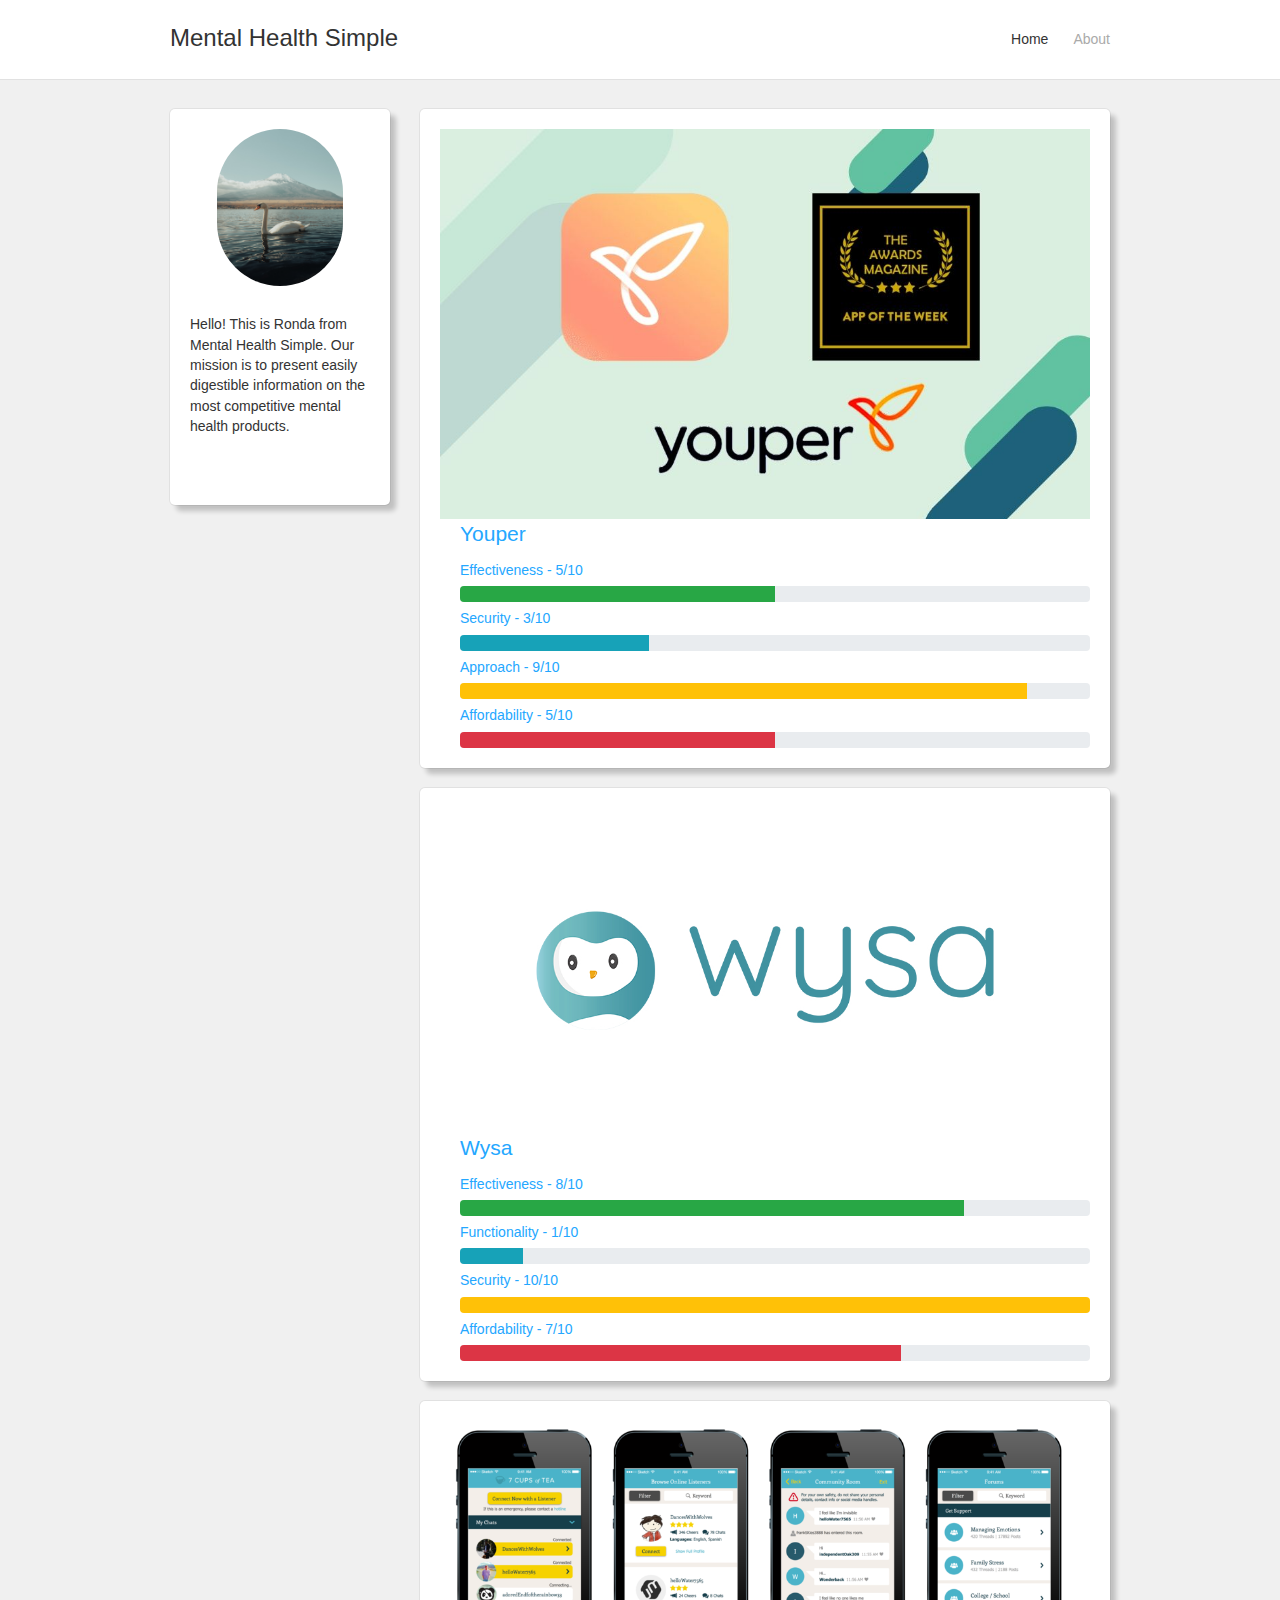
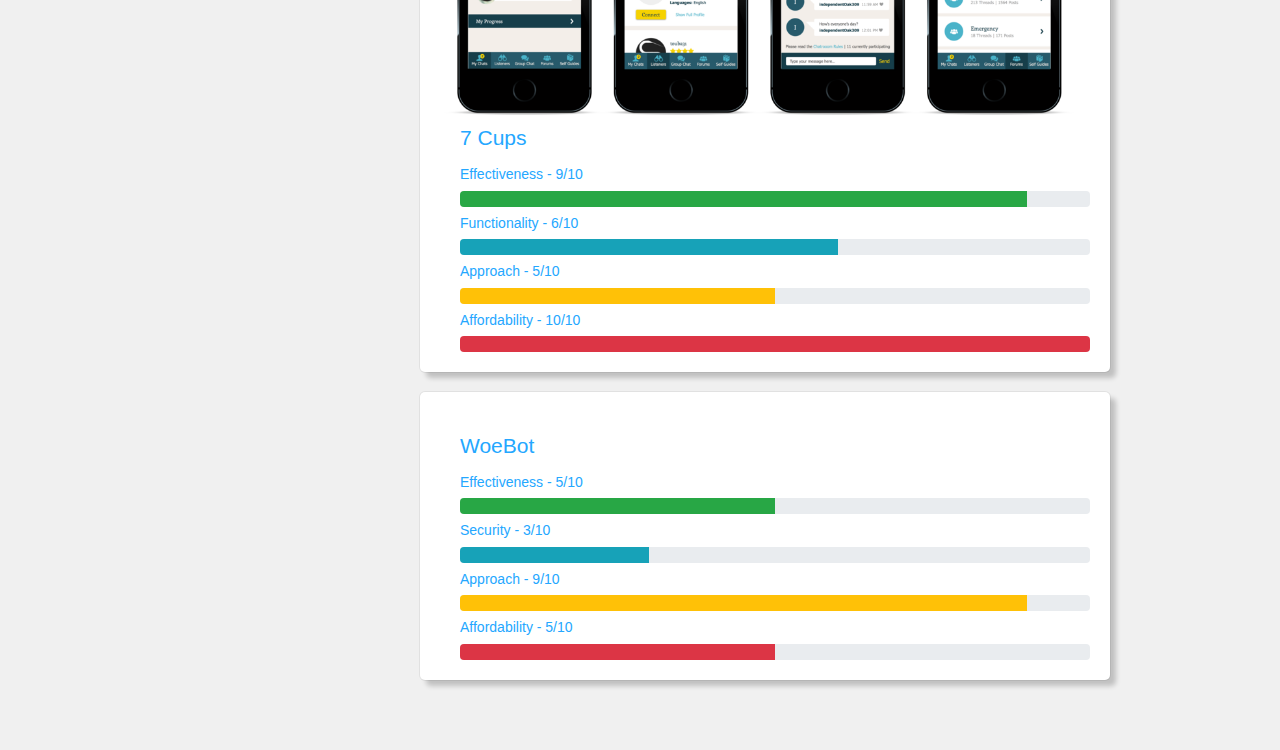
==== commit 87cba69d: "Add files via upload" ====
--- a/index.html
+++ b/index.html
@@ -24,7 +24,7 @@
   <div data-collapse="medium" data-animation="default" data-duration="400" data-easing="ease" data-easing2="ease"
     role="banner" class="navigation-bar w-nav">
     <div class="w-container"><a href="./index.html" aria-current="page" class="w-nav-brand w--current">
-        <div class="site-name">Denali</div>
+        <div class="site-name">Mental Health Simple</div>
       </a>
       <nav role="navigation" class="navigation-menu w-nav-menu"><a href="./index.html" aria-current="page"
           class="navigation-link w-nav-link w--current">Home</a><a href="./about.html"
@@ -39,10 +39,9 @@
       <div class="w-row">
         <div class="w-hidden-small w-hidden-tiny w-col w-col-3">
           <div class="white-wrapper"><img
-              src="https://uploads-ssl.webflow.com/6428f730f9d51a54338fd031/6428f730f9d51a66b28fd095_photo-1443180236447-432ea00e6ead.jpg"
+              src="portrait.jpg"
               alt="" class="circle-profile" />
-            <p class="site-description">Denali is a simple responsive blog template. Easily add new posts using the
-              Editor or change layout and design using the Designer.</p>
+            <p class="site-description">Hello! This is Ronda from Mental Health Simple. Our mission is to present easily digestible information on the most competitive mental health products. </p>
             <div class="social-link-group"><a href="#" class="social-icon-link w-inline-block"><img
                   src="https://uploads-ssl.webflow.com/6428f730f9d51a54338fd031/6428f730f9d51a324a8fd0c8_social-03.svg"
                   width="25" alt="" /></a><a href="#" class="social-icon-link w-inline-block"><img
@@ -60,27 +59,93 @@
               <a href="blog1.html">
                 <div class="w-row">
                   <div class="w-col w-col-6"><img
-                      src="https://uploads-ssl.webflow.com/6428f730f9d51a54338fd031/6428f730f9d51a364b8fd0ef_1Di8seNRo6bK8c9xq5Cw_Italia-Ferris.jpg"
+                      src="Youper.jpg"
+                      loading="lazy"
+                      sizes="(max-width: 479px) 77vw, (max-width: 767px) 85vw, (max-width: 991px) 33vw, 325px"/></div>
+                  <div class="w-col w-col-6">
+                    <h3 class="heading-2" style="margin-top: 0px;">Youper</h3>
+                    <div class="div-block">
+                      <p style="margin-bottom: 5px;margin-top: 5px;">Effectiveness - 5/10</p>
+                      <div class="progress">
+                        <div class="progress-bar bg-success" role="progressbar" style="width: 50%" aria-valuenow="25" aria-valuemin="0" aria-valuemax="100"></div>
+                      </div>
+                      <p style="margin-bottom: 5px;margin-top: 5px;">Security - 3/10</p>
+                      <div class="progress">
+                        <div class="progress-bar bg-info" role="progressbar" style="width: 30%" aria-valuenow="50" aria-valuemin="0" aria-valuemax="100"></div>
+                      </div>
+                      <p style="margin-bottom: 5px;margin-top: 5px;">Approach - 9/10</p>
+                      <div class="progress">
+                        <div class="progress-bar bg-warning" role="progressbar" style="width: 90%" aria-valuenow="75" aria-valuemin="0" aria-valuemax="100"></div>
+                      </div>
+                      <p style="margin-bottom: 5px;margin-top: 5px;">Affordability - 5/10</p>
+                      <div class="progress">
+                        <div class="progress-bar bg-danger" role="progressbar" style="width: 50%" aria-valuenow="100" aria-valuemin="0" aria-valuemax="100"></div>
+                      </div>
+                    </div>
+                  </div>
+                </div>
+              </a>
+            </div>
+          </div>
+          <div class="section-2 wf-section">
+            <div class="white-wrapper">
+              <a href="blog2.html">
+                <div class="w-row">
+                  <div class="w-col w-col-6"><img
+                      src="Wysa.jpg"
                       loading="lazy"
                       sizes="(max-width: 479px) 77vw, (max-width: 767px) 85vw, (max-width: 991px) 33vw, 325px"
-                      srcset="https://uploads-ssl.webflow.com/6428f730f9d51a54338fd031/6428f730f9d51a364b8fd0ef_1Di8seNRo6bK8c9xq5Cw_Italia-Ferris-p-500x334.jpeg 500w, https://uploads-ssl.webflow.com/6428f730f9d51a54338fd031/6428f730f9d51a364b8fd0ef_1Di8seNRo6bK8c9xq5Cw_Italia-Ferris-p-800x534.jpeg 800w, https://uploads-ssl.webflow.com/6428f730f9d51a54338fd031/6428f730f9d51a364b8fd0ef_1Di8seNRo6bK8c9xq5Cw_Italia-Ferris-p-1080x721.jpeg 1080w, https://uploads-ssl.webflow.com/6428f730f9d51a54338fd031/6428f730f9d51a364b8fd0ef_1Di8seNRo6bK8c9xq5Cw_Italia-Ferris.jpg 1300w"
                       alt="" /></div>
                   <div class="w-col w-col-6">
-                    <h3 class="heading-2" style="margin-top: 0px;">Heading</h3>
-                    <div class="div-block">
-                      <p style="margin-bottom: 5px;margin-top: 5px;">Privacy - 25/100</p>
-                      <div class="progress">
-                        <div class="progress-bar bg-success" role="progressbar" style="width: 25%" aria-valuenow="25" aria-valuemin="0" aria-valuemax="100"></div>
-                      </div>
-                      <p style="margin-bottom: 5px;margin-top: 5px;">Privacy - 50/100</p>
-                      <div class="progress">
-                        <div class="progress-bar bg-info" role="progressbar" style="width: 50%" aria-valuenow="50" aria-valuemin="0" aria-valuemax="100"></div>
-                      </div>
-                      <p style="margin-bottom: 5px;margin-top: 5px;">Privacy - 75/100</p>
-                      <div class="progress">
-                        <div class="progress-bar bg-warning" role="progressbar" style="width: 75%" aria-valuenow="75" aria-valuemin="0" aria-valuemax="100"></div>
-                      </div>
-                      <p style="margin-bottom: 5px;margin-top: 5px;">Privacy - 100/100</p>
+                    <h3 class="heading-2" style="margin-top: 0px;">Wysa</h3>
+                    <div class="div-block">
+                      <p style="margin-bottom: 5px;margin-top: 5px;">Effectiveness - 8/10</p>
+                      <div class="progress">
+                        <div class="progress-bar bg-success" role="progressbar" style="width: 80%" aria-valuenow="25" aria-valuemin="0" aria-valuemax="100"></div>
+                      </div>
+                      <p style="margin-bottom: 5px;margin-top: 5px;">Functionality - 1/10</p>
+                      <div class="progress">
+                        <div class="progress-bar bg-info" role="progressbar" style="width: 10%" aria-valuenow="50" aria-valuemin="0" aria-valuemax="100"></div>
+                      </div>
+                      <p style="margin-bottom: 5px;margin-top: 5px;">Security - 10/10</p>
+                      <div class="progress">
+                        <div class="progress-bar bg-warning" role="progressbar" style="width: 100%" aria-valuenow="75" aria-valuemin="0" aria-valuemax="100"></div>
+                      </div>
+                      <p style="margin-bottom: 5px;margin-top: 5px;">Affordability - 7/10</p>
+                      <div class="progress">
+                        <div class="progress-bar bg-danger" role="progressbar" style="width: 70%" aria-valuenow="100" aria-valuemin="0" aria-valuemax="100"></div>
+                      </div>
+                    </div>
+                  </div>
+                </div>
+              </a>
+            </div>
+          </div>
+          <div class="section-2 wf-section">
+            <div class="white-wrapper">
+              <a href="blog3.html">
+                <div class="w-row">
+                  <div class="w-col w-col-6"><img
+                      src="7cups.png"
+                      loading="lazy"
+                      sizes="(max-width: 479px) 77vw, (max-width: 767px) 85vw, (max-width: 991px) 33vw, 325px"
+                      alt="" /></div>
+                  <div class="w-col w-col-6">
+                    <h3 class="heading-2" style="margin-top: 0px;">7 Cups</h3>
+                    <div class="div-block">
+                      <p style="margin-bottom: 5px;margin-top: 5px;">Effectiveness - 9/10</p>
+                      <div class="progress">
+                        <div class="progress-bar bg-success" role="progressbar" style="width: 90%" aria-valuenow="25" aria-valuemin="0" aria-valuemax="100"></div>
+                      </div>
+                      <p style="margin-bottom: 5px;margin-top: 5px;">Functionality - 6/10</p>
+                      <div class="progress">
+                        <div class="progress-bar bg-info" role="progressbar" style="width: 60%" aria-valuenow="50" aria-valuemin="0" aria-valuemax="100"></div>
+                      </div>
+                      <p style="margin-bottom: 5px;margin-top: 5px;">Approach - 5/10</p>
+                      <div class="progress">
+                        <div class="progress-bar bg-warning" role="progressbar" style="width: 50%" aria-valuenow="75" aria-valuemin="0" aria-valuemax="100"></div>
+                      </div>
+                      <p style="margin-bottom: 5px;margin-top: 5px;">Affordability - 10/10</p>
                       <div class="progress">
                         <div class="progress-bar bg-danger" role="progressbar" style="width: 100%" aria-valuenow="100" aria-valuemin="0" aria-valuemax="100"></div>
                       </div>
@@ -92,67 +157,31 @@
           </div>
           <div class="section-2 wf-section">
             <div class="white-wrapper">
-              <a href="blog1.html">
-                <div class="w-row">
-                  <div class="w-col w-col-6"><img
-                      src="https://uploads-ssl.webflow.com/6428f730f9d51a54338fd031/6428f730f9d51a364b8fd0ef_1Di8seNRo6bK8c9xq5Cw_Italia-Ferris.jpg"
+              <a href="blog4.html">
+                <div class="w-row">
+                  <div class="w-col w-col-6"><img
+                      src="WoeBot.png"
                       loading="lazy"
                       sizes="(max-width: 479px) 77vw, (max-width: 767px) 85vw, (max-width: 991px) 33vw, 325px"
-                      srcset="https://uploads-ssl.webflow.com/6428f730f9d51a54338fd031/6428f730f9d51a364b8fd0ef_1Di8seNRo6bK8c9xq5Cw_Italia-Ferris-p-500x334.jpeg 500w, https://uploads-ssl.webflow.com/6428f730f9d51a54338fd031/6428f730f9d51a364b8fd0ef_1Di8seNRo6bK8c9xq5Cw_Italia-Ferris-p-800x534.jpeg 800w, https://uploads-ssl.webflow.com/6428f730f9d51a54338fd031/6428f730f9d51a364b8fd0ef_1Di8seNRo6bK8c9xq5Cw_Italia-Ferris-p-1080x721.jpeg 1080w, https://uploads-ssl.webflow.com/6428f730f9d51a54338fd031/6428f730f9d51a364b8fd0ef_1Di8seNRo6bK8c9xq5Cw_Italia-Ferris.jpg 1300w"
                       alt="" /></div>
                   <div class="w-col w-col-6">
-                    <h3 class="heading-2" style="margin-top: 0px;">Heading</h3>
-                    <div class="div-block">
-                      <p style="margin-bottom: 5px;margin-top: 5px;">Privacy - 25/100</p>
-                      <div class="progress">
-                        <div class="progress-bar bg-success" role="progressbar" style="width: 25%" aria-valuenow="25" aria-valuemin="0" aria-valuemax="100"></div>
-                      </div>
-                      <p style="margin-bottom: 5px;margin-top: 5px;">Privacy - 50/100</p>
-                      <div class="progress">
-                        <div class="progress-bar bg-info" role="progressbar" style="width: 50%" aria-valuenow="50" aria-valuemin="0" aria-valuemax="100"></div>
-                      </div>
-                      <p style="margin-bottom: 5px;margin-top: 5px;">Privacy - 75/100</p>
-                      <div class="progress">
-                        <div class="progress-bar bg-warning" role="progressbar" style="width: 75%" aria-valuenow="75" aria-valuemin="0" aria-valuemax="100"></div>
-                      </div>
-                      <p style="margin-bottom: 5px;margin-top: 5px;">Privacy - 100/100</p>
-                      <div class="progress">
-                        <div class="progress-bar bg-danger" role="progressbar" style="width: 100%" aria-valuenow="100" aria-valuemin="0" aria-valuemax="100"></div>
-                      </div>
-                    </div>
-                  </div>
-                </div>
-              </a>
-            </div>
-          </div>
-          <div class="section-2 wf-section">
-            <div class="white-wrapper">
-              <a href="blog1.html">
-                <div class="w-row">
-                  <div class="w-col w-col-6"><img
-                      src="https://uploads-ssl.webflow.com/6428f730f9d51a54338fd031/6428f730f9d51a364b8fd0ef_1Di8seNRo6bK8c9xq5Cw_Italia-Ferris.jpg"
-                      loading="lazy"
-                      sizes="(max-width: 479px) 77vw, (max-width: 767px) 85vw, (max-width: 991px) 33vw, 325px"
-                      srcset="https://uploads-ssl.webflow.com/6428f730f9d51a54338fd031/6428f730f9d51a364b8fd0ef_1Di8seNRo6bK8c9xq5Cw_Italia-Ferris-p-500x334.jpeg 500w, https://uploads-ssl.webflow.com/6428f730f9d51a54338fd031/6428f730f9d51a364b8fd0ef_1Di8seNRo6bK8c9xq5Cw_Italia-Ferris-p-800x534.jpeg 800w, https://uploads-ssl.webflow.com/6428f730f9d51a54338fd031/6428f730f9d51a364b8fd0ef_1Di8seNRo6bK8c9xq5Cw_Italia-Ferris-p-1080x721.jpeg 1080w, https://uploads-ssl.webflow.com/6428f730f9d51a54338fd031/6428f730f9d51a364b8fd0ef_1Di8seNRo6bK8c9xq5Cw_Italia-Ferris.jpg 1300w"
-                      alt="" /></div>
-                  <div class="w-col w-col-6">
-                    <h3 class="heading-2" style="margin-top: 0px;">Heading</h3>
-                    <div class="div-block">
-                      <p style="margin-bottom: 5px;margin-top: 5px;">Privacy - 25/100</p>
-                      <div class="progress">
-                        <div class="progress-bar bg-success" role="progressbar" style="width: 25%" aria-valuenow="25" aria-valuemin="0" aria-valuemax="100"></div>
-                      </div>
-                      <p style="margin-bottom: 5px;margin-top: 5px;">Privacy - 50/100</p>
-                      <div class="progress">
-                        <div class="progress-bar bg-info" role="progressbar" style="width: 50%" aria-valuenow="50" aria-valuemin="0" aria-valuemax="100"></div>
-                      </div>
-                      <p style="margin-bottom: 5px;margin-top: 5px;">Privacy - 75/100</p>
-                      <div class="progress">
-                        <div class="progress-bar bg-warning" role="progressbar" style="width: 75%" aria-valuenow="75" aria-valuemin="0" aria-valuemax="100"></div>
-                      </div>
-                      <p style="margin-bottom: 5px;margin-top: 5px;">Privacy - 100/100</p>
-                      <div class="progress">
-                        <div class="progress-bar bg-danger" role="progressbar" style="width: 100%" aria-valuenow="100" aria-valuemin="0" aria-valuemax="100"></div>
+                    <h3 class="heading-2" style="margin-top: 0px;">WoeBot</h3>
+                    <div class="div-block">
+                      <p style="margin-bottom: 5px;margin-top: 5px;">Effectiveness - 5/10</p>
+                      <div class="progress">
+                        <div class="progress-bar bg-success" role="progressbar" style="width: 50%" aria-valuenow="25" aria-valuemin="0" aria-valuemax="100"></div>
+                      </div>
+                      <p style="margin-bottom: 5px;margin-top: 5px;">Security - 3/10</p>
+                      <div class="progress">
+                        <div class="progress-bar bg-info" role="progressbar" style="width: 30%" aria-valuenow="50" aria-valuemin="0" aria-valuemax="100"></div>
+                      </div>
+                      <p style="margin-bottom: 5px;margin-top: 5px;">Approach - 9/10</p>
+                      <div class="progress">
+                        <div class="progress-bar bg-warning" role="progressbar" style="width: 90%" aria-valuenow="75" aria-valuemin="0" aria-valuemax="100"></div>
+                      </div>
+                      <p style="margin-bottom: 5px;margin-top: 5px;">Affordability - 5/10</p>
+                      <div class="progress">
+                        <div class="progress-bar bg-danger" role="progressbar" style="width: 50%" aria-valuenow="100" aria-valuemin="0" aria-valuemax="100"></div>
                       </div>
                     </div>
                   </div>
--- a/styles.css
+++ b/styles.css
@@ -2,712 +2,3010 @@
 /* ==========================================================================
    normalize.css v3.0.3 | MIT License | github.com/necolas/normalize.css 
    ========================================================================== */
-/*! normalize.css v3.0.3 | MIT License | github.com/necolas/normalize.css */html{font-family:sans-serif;-ms-text-size-adjust:100%;-webkit-text-size-adjust:100%}body{margin:0}article,aside,details,figcaption,figure,footer,header,hgroup,main,menu,nav,section,summary{display:block}audio,canvas,progress,video{display:inline-block;vertical-align:baseline}audio:not([controls]){display:none;height:0}[hidden],template{display:none}a{background-color:transparent}a:active,a:hover{outline:0}abbr[title]{border-bottom:1px dotted}b,strong{font-weight:bold}dfn{font-style:italic}h1{font-size:2em;margin:.67em 0}mark{background:#ff0;color:#000}small{font-size:80%}sub,sup{font-size:75%;line-height:0;position:relative;vertical-align:baseline}sup{top:-0.5em}sub{bottom:-0.25em}img{border:0}svg:not(:root){overflow:hidden}figure{margin:1em 40px}hr{box-sizing:content-box;height:0}pre{overflow:auto}code,kbd,pre,samp{font-family:monospace, monospace;font-size:1em}button,input,optgroup,select,textarea{color:inherit;font:inherit;margin:0}button{overflow:visible}button,select{text-transform:none}button,html input[type="button"],input[type="reset"]{-webkit-appearance:button;cursor:pointer}button[disabled],html input[disabled]{cursor:default}button::-moz-focus-inner,input::-moz-focus-inner{border:0;padding:0}input{line-height:normal}input[type='checkbox'],input[type='radio']{box-sizing:border-box;padding:0}input[type='number']::-webkit-inner-spin-button,input[type='number']::-webkit-outer-spin-button{height:auto}input[type='search']{-webkit-appearance:none}input[type='search']::-webkit-search-cancel-button,input[type='search']::-webkit-search-decoration{-webkit-appearance:none}fieldset{border:1px solid #c0c0c0;margin:0 2px;padding:.35em .625em .75em}legend{border:0;padding:0}textarea{overflow:auto}optgroup{font-weight:bold}table{border-collapse:collapse;border-spacing:0}td,th{padding:0}
+/*! normalize.css v3.0.3 | MIT License | github.com/necolas/normalize.css */
+html {
+  font-family: sans-serif;
+  -ms-text-size-adjust: 100%;
+  -webkit-text-size-adjust: 100%
+}
+
+body {
+  margin: 0
+}
+
+article,
+aside,
+details,
+figcaption,
+figure,
+footer,
+header,
+hgroup,
+main,
+menu,
+nav,
+section,
+summary {
+  display: block
+}
+
+audio,
+canvas,
+progress,
+video {
+  display: inline-block;
+  vertical-align: baseline
+}
+
+audio:not([controls]) {
+  display: none;
+  height: 0
+}
+
+[hidden],
+template {
+  display: none
+}
+
+a {
+  background-color: transparent
+}
+
+a:active,
+a:hover {
+  outline: 0
+}
+
+abbr[title] {
+  border-bottom: 1px dotted
+}
+
+b,
+strong {
+  font-weight: bold
+}
+
+dfn {
+  font-style: italic
+}
+
+h1 {
+  font-size: 2em;
+  margin: .67em 0
+}
+
+mark {
+  background: #ff0;
+  color: #000
+}
+
+small {
+  font-size: 80%
+}
+
+sub,
+sup {
+  font-size: 75%;
+  line-height: 0;
+  position: relative;
+  vertical-align: baseline
+}
+
+sup {
+  top: -0.5em
+}
+
+sub {
+  bottom: -0.25em
+}
+
+img {
+  border: 0
+}
+
+svg:not(:root) {
+  overflow: hidden
+}
+
+figure {
+  margin: 1em 40px
+}
+
+hr {
+  box-sizing: content-box;
+  height: 0
+}
+
+pre {
+  overflow: auto
+}
+
+code,
+kbd,
+pre,
+samp {
+  font-family: monospace, monospace;
+  font-size: 1em
+}
+
+button,
+input,
+optgroup,
+select,
+textarea {
+  color: inherit;
+  font: inherit;
+  margin: 0
+}
+
+button {
+  overflow: visible
+}
+
+button,
+select {
+  text-transform: none
+}
+
+button,
+html input[type="button"],
+input[type="reset"] {
+  -webkit-appearance: button;
+  cursor: pointer
+}
+
+button[disabled],
+html input[disabled] {
+  cursor: default
+}
+
+button::-moz-focus-inner,
+input::-moz-focus-inner {
+  border: 0;
+  padding: 0
+}
+
+input {
+  line-height: normal
+}
+
+input[type='checkbox'],
+input[type='radio'] {
+  box-sizing: border-box;
+  padding: 0
+}
+
+input[type='number']::-webkit-inner-spin-button,
+input[type='number']::-webkit-outer-spin-button {
+  height: auto
+}
+
+input[type='search'] {
+  -webkit-appearance: none
+}
+
+input[type='search']::-webkit-search-cancel-button,
+input[type='search']::-webkit-search-decoration {
+  -webkit-appearance: none
+}
+
+fieldset {
+  border: 1px solid #c0c0c0;
+  margin: 0 2px;
+  padding: .35em .625em .75em
+}
+
+legend {
+  border: 0;
+  padding: 0
+}
+
+textarea {
+  overflow: auto
+}
+
+optgroup {
+  font-weight: bold
+}
+
+table {
+  border-collapse: collapse;
+  border-spacing: 0
+}
+
+td,
+th {
+  padding: 0
+}
 
 /* ==========================================================================
    Start of base Webflow CSS - If you're looking for some ultra-clean CSS, skip the boilerplate and see the unminified code below.
    ========================================================================== */
-   @font-face{font-family:'webflow-icons';src:url("[data-uri]") format('truetype');font-weight:normal;font-style:normal}[class^="w-icon-"],[class*=" w-icon-"]{font-family:'webflow-icons' !important;speak:none;font-style:normal;font-weight:normal;font-variant:normal;text-transform:none;line-height:1;-webkit-font-smoothing:antialiased;-moz-osx-font-smoothing:grayscale}.w-icon-slider-right:before{content:"\e600"}.w-icon-slider-left:before{content:"\e601"}.w-icon-nav-menu:before{content:"\e602"}.w-icon-arrow-down:before,.w-icon-dropdown-toggle:before{content:"\e603"}.w-icon-file-upload-remove:before{content:"\e900"}.w-icon-file-upload-icon:before{content:"\e903"}*{-webkit-box-sizing:border-box;-moz-box-sizing:border-box;box-sizing:border-box}html{height:100%}body{margin:0;min-height:100%;background-color:#fff;font-family:Arial,sans-serif;font-size:14px;line-height:20px;color:#333}img{max-width:100%;vertical-align:middle;display:inline-block}html.w-mod-touch *{background-attachment:scroll !important}.w-block{display:block}.w-inline-block{max-width:100%;display:inline-block}.w-clearfix:before,.w-clearfix:after{content:" ";display:table;grid-column-start:1;grid-row-start:1;grid-column-end:2;grid-row-end:2}.w-clearfix:after{clear:both}.w-hidden{display:none}.w-button{display:inline-block;padding:9px 15px;background-color:#3898EC;color:white;border:0;line-height:inherit;text-decoration:none;cursor:pointer;border-radius:0}input.w-button{-webkit-appearance:button}html[data-w-dynpage] [data-w-cloak]{color:transparent !important}.w-webflow-badge,.w-webflow-badge *{position:static;left:auto;top:auto;right:auto;bottom:auto;z-index:auto;display:block;visibility:visible;overflow:visible;overflow-x:visible;overflow-y:visible;box-sizing:border-box;width:auto;height:auto;max-height:none;max-width:none;min-height:0;min-width:0;margin:0;padding:0;float:none;clear:none;border:0 none transparent;border-radius:0;background:none;background-image:none;background-position:0% 0%;background-size:auto auto;background-repeat:repeat;background-origin:padding-box;background-clip:border-box;background-attachment:scroll;background-color:transparent;box-shadow:none;opacity:1;transform:none;transition:none;direction:ltr;font-family:inherit;font-weight:inherit;color:inherit;font-size:inherit;line-height:inherit;font-style:inherit;font-variant:inherit;text-align:inherit;letter-spacing:inherit;text-decoration:inherit;text-indent:0;text-transform:inherit;list-style-type:disc;text-shadow:none;font-smoothing:auto;vertical-align:baseline;cursor:inherit;white-space:inherit;word-break:normal;word-spacing:normal;word-wrap:normal}.w-webflow-badge{position:fixed !important;display:inline-block !important;visibility:visible !important;z-index:2147483647 !important;top:auto !important;right:12px !important;bottom:12px !important;left:auto !important;color:#AAADB0 !important;background-color:#fff !important;border-radius:3px !important;padding:6px 8px 6px 6px !important;font-size:12px !important;opacity:1 !important;line-height:14px !important;text-decoration:none !important;transform:none !important;margin:0 !important;width:auto !important;height:auto !important;overflow:visible !important;white-space:nowrap;box-shadow:0 0 0 1px rgba(0,0,0,0.1),0 1px 3px rgba(0,0,0,0.1);cursor:pointer}.w-webflow-badge>img{display:inline-block !important;visibility:visible !important;opacity:1 !important;vertical-align:middle !important}h1,h2,h3,h4,h5,h6{font-weight:bold;margin-bottom:10px}h1{font-size:38px;line-height:44px;margin-top:20px}h2{font-size:32px;line-height:36px;margin-top:20px}h3{font-size:24px;line-height:30px;margin-top:20px}h4{font-size:18px;line-height:24px;margin-top:10px}h5{font-size:14px;line-height:20px;margin-top:10px}h6{font-size:12px;line-height:18px;margin-top:10px}p{margin-top:0;margin-bottom:10px}blockquote{margin:0 0 10px 0;padding:10px 20px;border-left:5px solid #E2E2E2;font-size:18px;line-height:22px}figure{margin:0;margin-bottom:10px}figcaption{margin-top:5px;text-align:center}ul,ol{margin-top:0px;margin-bottom:10px;padding-left:40px}.w-list-unstyled{padding-left:0;list-style:none}.w-embed:before,.w-embed:after{content:" ";display:table;grid-column-start:1;grid-row-start:1;grid-column-end:2;grid-row-end:2}.w-embed:after{clear:both}.w-video{width:100%;position:relative;padding:0}.w-video iframe,.w-video object,.w-video embed{position:absolute;top:0;left:0;width:100%;height:100%;border:none}fieldset{padding:0;margin:0;border:0}button,[type='button'],[type='reset']{border:0;cursor:pointer;-webkit-appearance:button}.w-form{margin:0 0 15px}.w-form-done{display:none;padding:20px;text-align:center;background-color:#dddddd}.w-form-fail{display:none;margin-top:10px;padding:10px;background-color:#ffdede}label{display:block;margin-bottom:5px;font-weight:bold}.w-input,.w-select{display:block;width:100%;height:38px;padding:8px 12px;margin-bottom:10px;font-size:14px;line-height:1.42857143;color:#333333;vertical-align:middle;background-color:#ffffff;border:1px solid #cccccc}.w-input:-moz-placeholder,.w-select:-moz-placeholder{color:#999}.w-input::-moz-placeholder,.w-select::-moz-placeholder{color:#999;opacity:1}.w-input:-ms-input-placeholder,.w-select:-ms-input-placeholder{color:#999}.w-input::-webkit-input-placeholder,.w-select::-webkit-input-placeholder{color:#999}.w-input:focus,.w-select:focus{border-color:#3898EC;outline:0}.w-input[disabled],.w-select[disabled],.w-input[readonly],.w-select[readonly],fieldset[disabled] .w-input,fieldset[disabled] .w-select{cursor:not-allowed}.w-input[disabled]:not(.w-input-disabled),.w-select[disabled]:not(.w-input-disabled),.w-input[readonly],.w-select[readonly],fieldset[disabled]:not(.w-input-disabled) .w-input,fieldset[disabled]:not(.w-input-disabled) .w-select{background-color:#eeeeee}textarea.w-input,textarea.w-select{height:auto}.w-select{background-color:#f3f3f3}.w-select[multiple]{height:auto}.w-form-label{display:inline-block;cursor:pointer;font-weight:normal;margin-bottom:0px}.w-radio{display:block;margin-bottom:5px;padding-left:20px}.w-radio:before,.w-radio:after{content:" ";display:table;grid-column-start:1;grid-row-start:1;grid-column-end:2;grid-row-end:2}.w-radio:after{clear:both}.w-radio-input{margin:4px 0 0;margin-top:1px \9;line-height:normal;float:left;margin-left:-20px}.w-radio-input{margin-top:3px}.w-file-upload{display:block;margin-bottom:10px}.w-file-upload-input{width:.1px;height:.1px;opacity:0;overflow:hidden;position:absolute;z-index:-100}.w-file-upload-default,.w-file-upload-uploading,.w-file-upload-success{display:inline-block;color:#333333}.w-file-upload-error{display:block;margin-top:10px}.w-file-upload-default.w-hidden,.w-file-upload-uploading.w-hidden,.w-file-upload-error.w-hidden,.w-file-upload-success.w-hidden{display:none}.w-file-upload-uploading-btn{display:flex;font-size:14px;font-weight:normal;cursor:pointer;margin:0;padding:8px 12px;border:1px solid #cccccc;background-color:#fafafa}.w-file-upload-file{display:flex;flex-grow:1;justify-content:space-between;margin:0;padding:8px 9px 8px 11px;border:1px solid #cccccc;background-color:#fafafa}.w-file-upload-file-name{font-size:14px;font-weight:normal;display:block}.w-file-remove-link{margin-top:3px;margin-left:10px;width:auto;height:auto;padding:3px;display:block;cursor:pointer}.w-icon-file-upload-remove{margin:auto;font-size:10px}.w-file-upload-error-msg{display:inline-block;color:#ea384c;padding:2px 0}.w-file-upload-info{display:inline-block;line-height:38px;padding:0 12px}.w-file-upload-label{display:inline-block;font-size:14px;font-weight:normal;cursor:pointer;margin:0;padding:8px 12px;border:1px solid #cccccc;background-color:#fafafa}.w-icon-file-upload-icon,.w-icon-file-upload-uploading{display:inline-block;margin-right:8px;width:20px}.w-icon-file-upload-uploading{height:20px}.w-container{margin-left:auto;margin-right:auto;max-width:940px}.w-container:before,.w-container:after{content:" ";display:table;grid-column-start:1;grid-row-start:1;grid-column-end:2;grid-row-end:2}.w-container:after{clear:both}.w-container .w-row{margin-left:-10px;margin-right:-10px}.w-row:before,.w-row:after{content:" ";display:table;grid-column-start:1;grid-row-start:1;grid-column-end:2;grid-row-end:2}.w-row:after{clear:both}.w-row .w-row{margin-left:0;margin-right:0}.w-col{position:relative;float:left;width:100%;min-height:1px;padding-left:10px;padding-right:10px}.w-col .w-col{padding-left:0;padding-right:0}.w-col-1{width:8.33333333%}.w-col-2{width:16.66666667%}.w-col-3{width:25%}.w-col-4{width:33.33333333%}.w-col-5{width:41.66666667%}.w-col-6{width:50%}.w-col-7{width:58.33333333%}.w-col-8{width:66.66666667%}.w-col-9{width:75%}.w-col-10{width:83.33333333%}.w-col-11{width:91.66666667%}.w-col-12{width:100%}.w-hidden-main{display:none !important}@media screen and (max-width:991px){.w-container{max-width:728px}.w-hidden-main{display:inherit !important}.w-hidden-medium{display:none !important}.w-col-medium-1{width:8.33333333%}.w-col-medium-2{width:16.66666667%}.w-col-medium-3{width:25%}.w-col-medium-4{width:33.33333333%}.w-col-medium-5{width:41.66666667%}.w-col-medium-6{width:50%}.w-col-medium-7{width:58.33333333%}.w-col-medium-8{width:66.66666667%}.w-col-medium-9{width:75%}.w-col-medium-10{width:83.33333333%}.w-col-medium-11{width:91.66666667%}.w-col-medium-12{width:100%}.w-col-stack{width:100%;left:auto;right:auto}}@media screen and (max-width:767px){.w-hidden-main{display:inherit !important}.w-hidden-medium{display:inherit !important}.w-hidden-small{display:none !important}.w-row,.w-container .w-row{margin-left:0;margin-right:0}.w-col{width:100%;left:auto;right:auto}.w-col-small-1{width:8.33333333%}.w-col-small-2{width:16.66666667%}.w-col-small-3{width:25%}.w-col-small-4{width:33.33333333%}.w-col-small-5{width:41.66666667%}.w-col-small-6{width:50%}.w-col-small-7{width:58.33333333%}.w-col-small-8{width:66.66666667%}.w-col-small-9{width:75%}.w-col-small-10{width:83.33333333%}.w-col-small-11{width:91.66666667%}.w-col-small-12{width:100%}}@media screen and (max-width:479px){.w-container{max-width:none}.w-hidden-main{display:inherit !important}.w-hidden-medium{display:inherit !important}.w-hidden-small{display:inherit !important}.w-hidden-tiny{display:none !important}.w-col{width:100%}.w-col-tiny-1{width:8.33333333%}.w-col-tiny-2{width:16.66666667%}.w-col-tiny-3{width:25%}.w-col-tiny-4{width:33.33333333%}.w-col-tiny-5{width:41.66666667%}.w-col-tiny-6{width:50%}.w-col-tiny-7{width:58.33333333%}.w-col-tiny-8{width:66.66666667%}.w-col-tiny-9{width:75%}.w-col-tiny-10{width:83.33333333%}.w-col-tiny-11{width:91.66666667%}.w-col-tiny-12{width:100%}}.w-widget{position:relative}.w-widget-map{width:100%;height:400px}.w-widget-map label{width:auto;display:inline}.w-widget-map img{max-width:inherit}.w-widget-map .gm-style-iw{text-align:center}.w-widget-map .gm-style-iw>button{display:none !important}.w-widget-twitter{overflow:hidden}.w-widget-twitter-count-shim{display:inline-block;vertical-align:top;position:relative;width:28px;height:20px;text-align:center;background:white;border:#758696 solid 1px;border-radius:3px}.w-widget-twitter-count-shim *{pointer-events:none;-webkit-user-select:none;-moz-user-select:none;-ms-user-select:none;user-select:none}.w-widget-twitter-count-shim .w-widget-twitter-count-inner{position:relative;font-size:15px;line-height:12px;text-align:center;color:#999;font-family:serif}.w-widget-twitter-count-shim .w-widget-twitter-count-clear{position:relative;display:block}.w-widget-twitter-count-shim.w--large{width:36px;height:28px}.w-widget-twitter-count-shim.w--large .w-widget-twitter-count-inner{font-size:18px;line-height:18px}.w-widget-twitter-count-shim:not(.w--vertical){margin-left:5px;margin-right:8px}.w-widget-twitter-count-shim:not(.w--vertical).w--large{margin-left:6px}.w-widget-twitter-count-shim:not(.w--vertical):before,.w-widget-twitter-count-shim:not(.w--vertical):after{top:50%;left:0;border:solid transparent;content:' ';height:0;width:0;position:absolute;pointer-events:none}.w-widget-twitter-count-shim:not(.w--vertical):before{border-color:rgba(117,134,150,0);border-right-color:#5d6c7b;border-width:4px;margin-left:-9px;margin-top:-4px}.w-widget-twitter-count-shim:not(.w--vertical).w--large:before{border-width:5px;margin-left:-10px;margin-top:-5px}.w-widget-twitter-count-shim:not(.w--vertical):after{border-color:rgba(255,255,255,0);border-right-color:white;border-width:4px;margin-left:-8px;margin-top:-4px}.w-widget-twitter-count-shim:not(.w--vertical).w--large:after{border-width:5px;margin-left:-9px;margin-top:-5px}.w-widget-twitter-count-shim.w--vertical{width:61px;height:33px;margin-bottom:8px}.w-widget-twitter-count-shim.w--vertical:before,.w-widget-twitter-count-shim.w--vertical:after{top:100%;left:50%;border:solid transparent;content:' ';height:0;width:0;position:absolute;pointer-events:none}.w-widget-twitter-count-shim.w--vertical:before{border-color:rgba(117,134,150,0);border-top-color:#5d6c7b;border-width:5px;margin-left:-5px}.w-widget-twitter-count-shim.w--vertical:after{border-color:rgba(255,255,255,0);border-top-color:white;border-width:4px;margin-left:-4px}.w-widget-twitter-count-shim.w--vertical .w-widget-twitter-count-inner{font-size:18px;line-height:22px}.w-widget-twitter-count-shim.w--vertical.w--large{width:76px}.w-background-video{position:relative;overflow:hidden;height:500px;color:white}.w-background-video>video{background-size:cover;background-position:50% 50%;position:absolute;margin:auto;width:100%;height:100%;right:-100%;bottom:-100%;top:-100%;left:-100%;object-fit:cover;z-index:-100}.w-background-video>video::-webkit-media-controls-start-playback-button{display:none !important;-webkit-appearance:none}.w-background-video--control{position:absolute;bottom:1em;right:1em;background-color:transparent;padding:0}.w-background-video--control>[hidden]{display:none !important}.w-slider{position:relative;height:300px;text-align:center;background:#dddddd;clear:both;-webkit-tap-highlight-color:rgba(0,0,0,0);tap-highlight-color:rgba(0,0,0,0)}.w-slider-mask{position:relative;display:block;overflow:hidden;z-index:1;left:0;right:0;height:100%;white-space:nowrap}.w-slide{position:relative;display:inline-block;vertical-align:top;width:100%;height:100%;white-space:normal;text-align:left}.w-slider-nav{position:absolute;z-index:2;top:auto;right:0;bottom:0;left:0;margin:auto;padding-top:10px;height:40px;text-align:center;-webkit-tap-highlight-color:rgba(0,0,0,0);tap-highlight-color:rgba(0,0,0,0)}.w-slider-nav.w-round>div{border-radius:100%}.w-slider-nav.w-num>div{width:auto;height:auto;padding:.2em .5em;font-size:inherit;line-height:inherit}.w-slider-nav.w-shadow>div{box-shadow:0 0 3px rgba(51,51,51,0.4)}.w-slider-nav-invert{color:#fff}.w-slider-nav-invert>div{background-color:rgba(34,34,34,0.4)}.w-slider-nav-invert>div.w-active{background-color:#222}.w-slider-dot{position:relative;display:inline-block;width:1em;height:1em;background-color:rgba(255,255,255,0.4);cursor:pointer;margin:0 3px .5em;transition:background-color 100ms,color 100ms}.w-slider-dot.w-active{background-color:#fff}.w-slider-dot:focus{outline:none;box-shadow:0 0 0 2px #fff}.w-slider-dot:focus.w-active{box-shadow:none}.w-slider-arrow-left,.w-slider-arrow-right{position:absolute;width:80px;top:0;right:0;bottom:0;left:0;margin:auto;cursor:pointer;overflow:hidden;color:white;font-size:40px;-webkit-tap-highlight-color:rgba(0,0,0,0);tap-highlight-color:rgba(0,0,0,0);-webkit-user-select:none;-moz-user-select:none;-ms-user-select:none;user-select:none}.w-slider-arrow-left [class^='w-icon-'],.w-slider-arrow-right [class^='w-icon-'],.w-slider-arrow-left [class*=' w-icon-'],.w-slider-arrow-right [class*=' w-icon-']{position:absolute}.w-slider-arrow-left:focus,.w-slider-arrow-right:focus{outline:0}.w-slider-arrow-left{z-index:3;right:auto}.w-slider-arrow-right{z-index:4;left:auto}.w-icon-slider-left,.w-icon-slider-right{top:0;right:0;bottom:0;left:0;margin:auto;width:1em;height:1em}.w-slider-aria-label{border:0;clip:rect(0 0 0 0);height:1px;margin:-1px;overflow:hidden;padding:0;position:absolute;width:1px}.w-slider-force-show{display:block !important}.w-dropdown{display:inline-block;position:relative;text-align:left;margin-left:auto;margin-right:auto;z-index:900}.w-dropdown-btn,.w-dropdown-toggle,.w-dropdown-link{position:relative;vertical-align:top;text-decoration:none;color:#222222;padding:20px;text-align:left;margin-left:auto;margin-right:auto;white-space:nowrap}.w-dropdown-toggle{-webkit-user-select:none;-moz-user-select:none;-ms-user-select:none;user-select:none;display:inline-block;cursor:pointer;padding-right:40px}.w-dropdown-toggle:focus{outline:0}.w-icon-dropdown-toggle{position:absolute;top:0;right:0;bottom:0;margin:auto;margin-right:20px;width:1em;height:1em}.w-dropdown-list{position:absolute;background:#dddddd;display:none;min-width:100%}.w-dropdown-list.w--open{display:block}.w-dropdown-link{padding:10px 20px;display:block;color:#222222}.w-dropdown-link.w--current{color:#0082f3}.w-dropdown-link:focus{outline:0}@media screen and (max-width:767px){.w-nav-brand{padding-left:10px}}.w-lightbox-backdrop{color:#000;cursor:auto;font-family:serif;font-size:medium;font-style:normal;font-variant:normal;font-weight:normal;letter-spacing:normal;line-height:normal;list-style:disc;text-align:start;text-indent:0;text-shadow:none;text-transform:none;visibility:visible;white-space:normal;word-break:normal;word-spacing:normal;word-wrap:normal;position:fixed;top:0;right:0;bottom:0;left:0;color:#fff;font-family:"Helvetica Neue",Helvetica,Ubuntu,"Segoe UI",Verdana,sans-serif;font-size:17px;line-height:1.2;font-weight:300;text-align:center;background:rgba(0,0,0,0.9);z-index:2000;outline:0;opacity:0;-webkit-user-select:none;-moz-user-select:none;-ms-user-select:none;-webkit-tap-highlight-color:transparent;-webkit-transform:translate(0, 0)}.w-lightbox-backdrop,.w-lightbox-container{height:100%;overflow:auto;-webkit-overflow-scrolling:touch}.w-lightbox-content{position:relative;height:100vh;overflow:hidden}.w-lightbox-view{position:absolute;width:100vw;height:100vh;opacity:0}.w-lightbox-view:before{content:"";height:100vh}.w-lightbox-group,.w-lightbox-group .w-lightbox-view,.w-lightbox-group .w-lightbox-view:before{height:86vh}.w-lightbox-frame,.w-lightbox-view:before{display:inline-block;vertical-align:middle}.w-lightbox-figure{position:relative;margin:0}.w-lightbox-group .w-lightbox-figure{cursor:pointer}.w-lightbox-img{width:auto;height:auto;max-width:none}.w-lightbox-image{display:block;float:none;max-width:100vw;max-height:100vh}.w-lightbox-group .w-lightbox-image{max-height:86vh}.w-lightbox-caption{position:absolute;right:0;bottom:0;left:0;padding:.5em 1em;background:rgba(0,0,0,0.4);text-align:left;text-overflow:ellipsis;white-space:nowrap;overflow:hidden}.w-lightbox-embed{position:absolute;top:0;right:0;bottom:0;left:0;width:100%;height:100%}.w-lightbox-control{position:absolute;top:0;width:4em;background-size:24px;background-repeat:no-repeat;background-position:center;cursor:pointer;-webkit-transition:all .3s;transition:all .3s}.w-lightbox-left{display:none;bottom:0;left:0;background-image:url("[data-uri]")}.w-lightbox-right{display:none;right:0;bottom:0;background-image:url("[data-uri]")}.w-lightbox-close{right:0;height:2.6em;background-image:url("[data-uri]");background-size:18px}.w-lightbox-strip{position:absolute;bottom:0;left:0;right:0;padding:0 1vh;line-height:0;white-space:nowrap;overflow-x:auto;overflow-y:hidden}.w-lightbox-item{display:inline-block;width:10vh;padding:2vh 1vh;box-sizing:content-box;cursor:pointer;-webkit-transform:translate3d(0, 0, 0)}.w-lightbox-active{opacity:.3}.w-lightbox-thumbnail{position:relative;height:10vh;background:#222;overflow:hidden}.w-lightbox-thumbnail-image{position:absolute;top:0;left:0}.w-lightbox-thumbnail .w-lightbox-tall{top:50%;width:100%;-webkit-transform:translate(0, -50%);-ms-transform:translate(0, -50%);transform:translate(0, -50%)}.w-lightbox-thumbnail .w-lightbox-wide{left:50%;height:100%;-webkit-transform:translate(-50%, 0);-ms-transform:translate(-50%, 0);transform:translate(-50%, 0)}.w-lightbox-spinner{position:absolute;top:50%;left:50%;box-sizing:border-box;width:40px;height:40px;margin-top:-20px;margin-left:-20px;border:5px solid rgba(0,0,0,0.4);border-radius:50%;-webkit-animation:spin .8s infinite linear;animation:spin .8s infinite linear}.w-lightbox-spinner:after{content:"";position:absolute;top:-4px;right:-4px;bottom:-4px;left:-4px;border:3px solid transparent;border-bottom-color:#fff;border-radius:50%}.w-lightbox-hide{display:none}.w-lightbox-noscroll{overflow:hidden}@media (min-width:768px){.w-lightbox-content{height:96vh;margin-top:2vh}.w-lightbox-view,.w-lightbox-view:before{height:96vh}.w-lightbox-group,.w-lightbox-group .w-lightbox-view,.w-lightbox-group .w-lightbox-view:before{height:84vh}.w-lightbox-image{max-width:96vw;max-height:96vh}.w-lightbox-group .w-lightbox-image{max-width:82.3vw;max-height:84vh}.w-lightbox-left,.w-lightbox-right{display:block;opacity:.5}.w-lightbox-close{opacity:.8}.w-lightbox-control:hover{opacity:1}}.w-lightbox-inactive,.w-lightbox-inactive:hover{opacity:0}.w-richtext:before,.w-richtext:after{content:" ";display:table;grid-column-start:1;grid-row-start:1;grid-column-end:2;grid-row-end:2}.w-richtext:after{clear:both}.w-richtext[contenteditable="true"]:before,.w-richtext[contenteditable="true"]:after{white-space:initial}.w-richtext ol,.w-richtext ul{overflow:hidden}.w-richtext .w-richtext-figure-selected.w-richtext-figure-type-video div:after,.w-richtext .w-richtext-figure-selected[data-rt-type="video"] div:after{outline:2px solid #2895f7}.w-richtext .w-richtext-figure-selected.w-richtext-figure-type-image div,.w-richtext .w-richtext-figure-selected[data-rt-type="image"] div{outline:2px solid #2895f7}.w-richtext figure.w-richtext-figure-type-video>div:after,.w-richtext figure[data-rt-type="video"]>div:after{content:'';position:absolute;display:none;left:0;top:0;right:0;bottom:0}.w-richtext figure{position:relative;max-width:60%}.w-richtext figure>div:before{cursor:default!important}.w-richtext figure img{width:100%}.w-richtext figure figcaption.w-richtext-figcaption-placeholder{opacity:.6}.w-richtext figure div{font-size:0px;color:transparent}.w-richtext figure.w-richtext-figure-type-image,.w-richtext figure[data-rt-type="image"]{display:table}.w-richtext figure.w-richtext-figure-type-image>div,.w-richtext figure[data-rt-type="image"]>div{display:inline-block}.w-richtext figure.w-richtext-figure-type-image>figcaption,.w-richtext figure[data-rt-type="image"]>figcaption{display:table-caption;caption-side:bottom}.w-richtext figure.w-richtext-figure-type-video,.w-richtext figure[data-rt-type="video"]{width:60%;height:0}.w-richtext figure.w-richtext-figure-type-video iframe,.w-richtext figure[data-rt-type="video"] iframe{position:absolute;top:0;left:0;width:100%;height:100%}.w-richtext figure.w-richtext-figure-type-video>div,.w-richtext figure[data-rt-type="video"]>div{width:100%}.w-richtext figure.w-richtext-align-center{margin-right:auto;margin-left:auto;clear:both}.w-richtext figure.w-richtext-align-center.w-richtext-figure-type-image>div,.w-richtext figure.w-richtext-align-center[data-rt-type="image"]>div{max-width:100%}.w-richtext figure.w-richtext-align-normal{clear:both}.w-richtext figure.w-richtext-align-fullwidth{width:100%;max-width:100%;text-align:center;clear:both;display:block;margin-right:auto;margin-left:auto}.w-richtext figure.w-richtext-align-fullwidth>div{display:inline-block;padding-bottom:inherit}.w-richtext figure.w-richtext-align-fullwidth>figcaption{display:block}.w-richtext figure.w-richtext-align-floatleft{float:left;margin-right:15px;clear:none}.w-richtext figure.w-richtext-align-floatright{float:right;margin-left:15px;clear:none}.w-nav{position:relative;background:#dddddd;z-index:1000}.w-nav:before,.w-nav:after{content:" ";display:table;grid-column-start:1;grid-row-start:1;grid-column-end:2;grid-row-end:2}.w-nav:after{clear:both}.w-nav-brand{position:relative;float:left;text-decoration:none;color:#333333}.w-nav-link{position:relative;display:inline-block;vertical-align:top;text-decoration:none;color:#222222;padding:20px;text-align:left;margin-left:auto;margin-right:auto}.w-nav-link.w--current{color:#0082f3}.w-nav-menu{position:relative;float:right}[data-nav-menu-open]{display:block !important;position:absolute;top:100%;left:0;right:0;background:#C8C8C8;text-align:center;overflow:visible;min-width:200px}.w--nav-link-open{display:block;position:relative}.w-nav-overlay{position:absolute;overflow:hidden;display:none;top:100%;left:0;right:0;width:100%}.w-nav-overlay [data-nav-menu-open]{top:0}.w-nav[data-animation="over-left"] .w-nav-overlay{width:auto}.w-nav[data-animation="over-left"] .w-nav-overlay,.w-nav[data-animation="over-left"] [data-nav-menu-open]{right:auto;z-index:1;top:0}.w-nav[data-animation="over-right"] .w-nav-overlay{width:auto}.w-nav[data-animation="over-right"] .w-nav-overlay,.w-nav[data-animation="over-right"] [data-nav-menu-open]{left:auto;z-index:1;top:0}.w-nav-button{position:relative;float:right;padding:18px;font-size:24px;display:none;cursor:pointer;-webkit-tap-highlight-color:rgba(0,0,0,0);tap-highlight-color:rgba(0,0,0,0);-webkit-user-select:none;-moz-user-select:none;-ms-user-select:none;user-select:none}.w-nav-button:focus{outline:0}.w-nav-button.w--open{background-color:#C8C8C8;color:white}.w-nav[data-collapse="all"] .w-nav-menu{display:none}.w-nav[data-collapse="all"] .w-nav-button{display:block}.w--nav-dropdown-open{display:block}.w--nav-dropdown-toggle-open{display:block}.w--nav-dropdown-list-open{position:static}@media screen and (max-width:991px){.w-nav[data-collapse="medium"] .w-nav-menu{display:none}.w-nav[data-collapse="medium"] .w-nav-button{display:block}}@media screen and (max-width:767px){.w-nav[data-collapse="small"] .w-nav-menu{display:none}.w-nav[data-collapse="small"] .w-nav-button{display:block}.w-nav-brand{padding-left:10px}}@media screen and (max-width:479px){.w-nav[data-collapse="tiny"] .w-nav-menu{display:none}.w-nav[data-collapse="tiny"] .w-nav-button{display:block}}.w-tabs{position:relative}.w-tabs:before,.w-tabs:after{content:" ";display:table;grid-column-start:1;grid-row-start:1;grid-column-end:2;grid-row-end:2}.w-tabs:after{clear:both}.w-tab-menu{position:relative}.w-tab-link{position:relative;display:inline-block;vertical-align:top;text-decoration:none;padding:9px 30px;text-align:left;cursor:pointer;color:#222222;background-color:#dddddd}.w-tab-link.w--current{background-color:#C8C8C8}.w-tab-link:focus{outline:0}.w-tab-content{position:relative;display:block;overflow:hidden}.w-tab-pane{position:relative;display:none}.w--tab-active{display:block}@media screen and (max-width:479px){.w-tab-link{display:block}}.w-ix-emptyfix:after{content:""}@keyframes spin{0%{transform:rotate(0deg)}100%{transform:rotate(360deg)}}.w-dyn-empty{padding:10px;background-color:#dddddd}.w-dyn-hide{display:none !important}.w-dyn-bind-empty{display:none !important}.w-condition-invisible{display:none !important}
-
-   /* ==========================================================================
+@font-face {
+  font-family: 'webflow-icons';
+  src: url("[data-uri]") format('truetype');
+  font-weight: normal;
+  font-style: normal
+}
+
+[class^="w-icon-"],
+[class*=" w-icon-"] {
+  font-family: 'webflow-icons' !important;
+  speak: none;
+  font-style: normal;
+  font-weight: normal;
+  font-variant: normal;
+  text-transform: none;
+  line-height: 1;
+  -webkit-font-smoothing: antialiased;
+  -moz-osx-font-smoothing: grayscale
+}
+
+.w-icon-slider-right:before {
+  content: "\e600"
+}
+
+.w-icon-slider-left:before {
+  content: "\e601"
+}
+
+.w-icon-nav-menu:before {
+  content: "\e602"
+}
+
+.w-icon-arrow-down:before,
+.w-icon-dropdown-toggle:before {
+  content: "\e603"
+}
+
+.w-icon-file-upload-remove:before {
+  content: "\e900"
+}
+
+.w-icon-file-upload-icon:before {
+  content: "\e903"
+}
+
+* {
+  -webkit-box-sizing: border-box;
+  -moz-box-sizing: border-box;
+  box-sizing: border-box
+}
+
+html {
+  height: 100%
+}
+
+body {
+  margin: 0;
+  min-height: 100%;
+  background-color: #fff;
+  font-family: Arial, sans-serif;
+  font-size: 14px;
+  line-height: 20px;
+  color: #333
+}
+
+img {
+  max-width: 100%;
+  vertical-align: middle;
+  display: inline-block
+}
+
+html.w-mod-touch * {
+  background-attachment: scroll !important
+}
+
+.w-block {
+  display: block
+}
+
+.w-inline-block {
+  max-width: 100%;
+  display: inline-block
+}
+
+.w-clearfix:before,
+.w-clearfix:after {
+  content: " ";
+  display: table;
+  grid-column-start: 1;
+  grid-row-start: 1;
+  grid-column-end: 2;
+  grid-row-end: 2
+}
+
+.w-clearfix:after {
+  clear: both
+}
+
+.w-hidden {
+  display: none
+}
+
+.w-button {
+  display: inline-block;
+  padding: 9px 15px;
+  background-color: #3898EC;
+  color: white;
+  border: 0;
+  line-height: inherit;
+  text-decoration: none;
+  cursor: pointer;
+  border-radius: 0
+}
+
+input.w-button {
+  -webkit-appearance: button
+}
+
+html[data-w-dynpage] [data-w-cloak] {
+  color: transparent !important
+}
+
+.w-webflow-badge,
+.w-webflow-badge * {
+  position: static;
+  left: auto;
+  top: auto;
+  right: auto;
+  bottom: auto;
+  z-index: auto;
+  display: block;
+  visibility: visible;
+  overflow: visible;
+  overflow-x: visible;
+  overflow-y: visible;
+  box-sizing: border-box;
+  width: auto;
+  height: auto;
+  max-height: none;
+  max-width: none;
+  min-height: 0;
+  min-width: 0;
+  margin: 0;
+  padding: 0;
+  float: none;
+  clear: none;
+  border: 0 none transparent;
+  border-radius: 0;
+  background: none;
+  background-image: none;
+  background-position: 0% 0%;
+  background-size: auto auto;
+  background-repeat: repeat;
+  background-origin: padding-box;
+  background-clip: border-box;
+  background-attachment: scroll;
+  background-color: transparent;
+  box-shadow: none;
+  opacity: 1;
+  transform: none;
+  transition: none;
+  direction: ltr;
+  font-family: inherit;
+  font-weight: inherit;
+  color: inherit;
+  font-size: inherit;
+  line-height: inherit;
+  font-style: inherit;
+  font-variant: inherit;
+  text-align: inherit;
+  letter-spacing: inherit;
+  text-decoration: inherit;
+  text-indent: 0;
+  text-transform: inherit;
+  list-style-type: disc;
+  text-shadow: none;
+  font-smoothing: auto;
+  vertical-align: baseline;
+  cursor: inherit;
+  white-space: inherit;
+  word-break: normal;
+  word-spacing: normal;
+  word-wrap: normal
+}
+
+.w-webflow-badge {
+  position: fixed !important;
+  display: inline-block !important;
+  visibility: visible !important;
+  z-index: 2147483647 !important;
+  top: auto !important;
+  right: 12px !important;
+  bottom: 12px !important;
+  left: auto !important;
+  color: #AAADB0 !important;
+  background-color: #fff !important;
+  border-radius: 3px !important;
+  padding: 6px 8px 6px 6px !important;
+  font-size: 12px !important;
+  opacity: 1 !important;
+  line-height: 14px !important;
+  text-decoration: none !important;
+  transform: none !important;
+  margin: 0 !important;
+  width: auto !important;
+  height: auto !important;
+  overflow: visible !important;
+  white-space: nowrap;
+  box-shadow: 0 0 0 1px rgba(0, 0, 0, 0.1), 0 1px 3px rgba(0, 0, 0, 0.1);
+  cursor: pointer
+}
+
+.w-webflow-badge>img {
+  display: inline-block !important;
+  visibility: visible !important;
+  opacity: 1 !important;
+  vertical-align: middle !important
+}
+
+h1,
+h2,
+h3,
+h4,
+h5,
+h6 {
+  font-weight: bold;
+  margin-bottom: 10px
+}
+
+h1 {
+  font-size: 38px;
+  line-height: 44px;
+  margin-top: 20px
+}
+
+h2 {
+  font-size: 32px;
+  line-height: 36px;
+  margin-top: 20px
+}
+
+h3 {
+  font-size: 24px;
+  line-height: 30px;
+  margin-top: 20px
+}
+
+h4 {
+  font-size: 18px;
+  line-height: 24px;
+  margin-top: 10px
+}
+
+h5 {
+  font-size: 14px;
+  line-height: 20px;
+  margin-top: 10px
+}
+
+h6 {
+  font-size: 12px;
+  line-height: 18px;
+  margin-top: 10px
+}
+
+p {
+  margin-top: 0;
+  margin-bottom: 10px
+}
+
+blockquote {
+  margin: 0 0 10px 0;
+  padding: 10px 20px;
+  border-left: 5px solid #E2E2E2;
+  font-size: 18px;
+  line-height: 22px
+}
+
+figure {
+  margin: 0;
+  margin-bottom: 10px
+}
+
+figcaption {
+  margin-top: 5px;
+  text-align: center
+}
+
+ul,
+ol {
+  margin-top: 0px;
+  margin-bottom: 10px;
+  padding-left: 40px
+}
+
+.w-list-unstyled {
+  padding-left: 0;
+  list-style: none
+}
+
+.w-embed:before,
+.w-embed:after {
+  content: " ";
+  display: table;
+  grid-column-start: 1;
+  grid-row-start: 1;
+  grid-column-end: 2;
+  grid-row-end: 2
+}
+
+.w-embed:after {
+  clear: both
+}
+
+.w-video {
+  width: 100%;
+  position: relative;
+  padding: 0
+}
+
+.w-video iframe,
+.w-video object,
+.w-video embed {
+  position: absolute;
+  top: 0;
+  left: 0;
+  width: 100%;
+  height: 100%;
+  border: none
+}
+
+fieldset {
+  padding: 0;
+  margin: 0;
+  border: 0
+}
+
+button,
+[type='button'],
+[type='reset'] {
+  border: 0;
+  cursor: pointer;
+  -webkit-appearance: button
+}
+
+.w-form {
+  margin: 0 0 15px
+}
+
+.w-form-done {
+  display: none;
+  padding: 20px;
+  text-align: center;
+  background-color: #dddddd
+}
+
+.w-form-fail {
+  display: none;
+  margin-top: 10px;
+  padding: 10px;
+  background-color: #ffdede
+}
+
+label {
+  display: block;
+  margin-bottom: 5px;
+  font-weight: bold
+}
+
+.w-input,
+.w-select {
+  display: block;
+  width: 100%;
+  height: 38px;
+  padding: 8px 12px;
+  margin-bottom: 10px;
+  font-size: 14px;
+  line-height: 1.42857143;
+  color: #333333;
+  vertical-align: middle;
+  background-color: #ffffff;
+  border: 1px solid #cccccc
+}
+
+.w-input:-moz-placeholder,
+.w-select:-moz-placeholder {
+  color: #999
+}
+
+.w-input::-moz-placeholder,
+.w-select::-moz-placeholder {
+  color: #999;
+  opacity: 1
+}
+
+.w-input:-ms-input-placeholder,
+.w-select:-ms-input-placeholder {
+  color: #999
+}
+
+.w-input::-webkit-input-placeholder,
+.w-select::-webkit-input-placeholder {
+  color: #999
+}
+
+.w-input:focus,
+.w-select:focus {
+  border-color: #3898EC;
+  outline: 0
+}
+
+.w-input[disabled],
+.w-select[disabled],
+.w-input[readonly],
+.w-select[readonly],
+fieldset[disabled] .w-input,
+fieldset[disabled] .w-select {
+  cursor: not-allowed
+}
+
+.w-input[disabled]:not(.w-input-disabled),
+.w-select[disabled]:not(.w-input-disabled),
+.w-input[readonly],
+.w-select[readonly],
+fieldset[disabled]:not(.w-input-disabled) .w-input,
+fieldset[disabled]:not(.w-input-disabled) .w-select {
+  background-color: #eeeeee
+}
+
+textarea.w-input,
+textarea.w-select {
+  height: auto
+}
+
+.w-select {
+  background-color: #f3f3f3
+}
+
+.w-select[multiple] {
+  height: auto
+}
+
+.w-form-label {
+  display: inline-block;
+  cursor: pointer;
+  font-weight: normal;
+  margin-bottom: 0px
+}
+
+.w-radio {
+  display: block;
+  margin-bottom: 5px;
+  padding-left: 20px
+}
+
+.w-radio:before,
+.w-radio:after {
+  content: " ";
+  display: table;
+  grid-column-start: 1;
+  grid-row-start: 1;
+  grid-column-end: 2;
+  grid-row-end: 2
+}
+
+.w-radio:after {
+  clear: both
+}
+
+.w-radio-input {
+  margin: 4px 0 0;
+  margin-top: 1px \9;
+  line-height: normal;
+  float: left;
+  margin-left: -20px
+}
+
+.w-radio-input {
+  margin-top: 3px
+}
+
+.w-file-upload {
+  display: block;
+  margin-bottom: 10px
+}
+
+.w-file-upload-input {
+  width: .1px;
+  height: .1px;
+  opacity: 0;
+  overflow: hidden;
+  position: absolute;
+  z-index: -100
+}
+
+.w-file-upload-default,
+.w-file-upload-uploading,
+.w-file-upload-success {
+  display: inline-block;
+  color: #333333
+}
+
+.w-file-upload-error {
+  display: block;
+  margin-top: 10px
+}
+
+.w-file-upload-default.w-hidden,
+.w-file-upload-uploading.w-hidden,
+.w-file-upload-error.w-hidden,
+.w-file-upload-success.w-hidden {
+  display: none
+}
+
+.w-file-upload-uploading-btn {
+  display: flex;
+  font-size: 14px;
+  font-weight: normal;
+  cursor: pointer;
+  margin: 0;
+  padding: 8px 12px;
+  border: 1px solid #cccccc;
+  background-color: #fafafa
+}
+
+.w-file-upload-file {
+  display: flex;
+  flex-grow: 1;
+  justify-content: space-between;
+  margin: 0;
+  padding: 8px 9px 8px 11px;
+  border: 1px solid #cccccc;
+  background-color: #fafafa
+}
+
+.w-file-upload-file-name {
+  font-size: 14px;
+  font-weight: normal;
+  display: block
+}
+
+.w-file-remove-link {
+  margin-top: 3px;
+  margin-left: 10px;
+  width: auto;
+  height: auto;
+  padding: 3px;
+  display: block;
+  cursor: pointer
+}
+
+.w-icon-file-upload-remove {
+  margin: auto;
+  font-size: 10px
+}
+
+.w-file-upload-error-msg {
+  display: inline-block;
+  color: #ea384c;
+  padding: 2px 0
+}
+
+.w-file-upload-info {
+  display: inline-block;
+  line-height: 38px;
+  padding: 0 12px
+}
+
+.w-file-upload-label {
+  display: inline-block;
+  font-size: 14px;
+  font-weight: normal;
+  cursor: pointer;
+  margin: 0;
+  padding: 8px 12px;
+  border: 1px solid #cccccc;
+  background-color: #fafafa
+}
+
+.w-icon-file-upload-icon,
+.w-icon-file-upload-uploading {
+  display: inline-block;
+  margin-right: 8px;
+  width: 20px
+}
+
+.w-icon-file-upload-uploading {
+  height: 20px
+}
+
+.w-container {
+  margin-left: auto;
+  margin-right: auto;
+  max-width: 940px
+}
+
+.w-container:before,
+.w-container:after {
+  content: " ";
+  display: table;
+  grid-column-start: 1;
+  grid-row-start: 1;
+  grid-column-end: 2;
+  grid-row-end: 2
+}
+
+.w-container:after {
+  clear: both
+}
+
+.w-container .w-row {
+  margin-left: -10px;
+  margin-right: -10px
+}
+
+.w-row:before,
+.w-row:after {
+  content: " ";
+  display: table;
+  grid-column-start: 1;
+  grid-row-start: 1;
+  grid-column-end: 2;
+  grid-row-end: 2
+}
+
+.w-row:after {
+  clear: both
+}
+
+.w-row .w-row {
+  margin-left: 0;
+  margin-right: 0
+}
+
+.w-col {
+  position: relative;
+  float: left;
+  width: 100%;
+  min-height: 1px;
+  padding-left: 10px;
+  padding-right: 10px
+}
+
+.w-col .w-col {
+  padding-left: 0;
+  padding-right: 0
+}
+
+.w-col-1 {
+  width: 8.33333333%
+}
+
+.w-col-2 {
+  width: 16.66666667%
+}
+
+.w-col-3 {
+  width: 25%
+}
+
+.w-col-4 {
+  width: 33.33333333%
+}
+
+.w-col-5 {
+  width: 41.66666667%
+}
+
+.w-col-6 {
+  width: 50%
+  display: flex;
+  justify-content: center;
+}
+
+.w-col-7 {
+  width: 58.33333333%
+}
+
+.w-col-8 {
+  width: 66.66666667%
+}
+
+.w-col-9 {
+  width: 75%
+}
+
+.w-col-10 {
+  width: 83.33333333%
+}
+
+.w-col-11 {
+  width: 91.66666667%
+}
+
+.w-col-12 {
+  width: 100%
+}
+
+.w-hidden-main {
+  display: none !important
+}
+
+@media screen and (max-width:991px) {
+  .w-container {
+    max-width: 728px
+  }
+
+  .w-hidden-main {
+    display: inherit !important
+  }
+
+  .w-hidden-medium {
+    display: none !important
+  }
+
+  .w-col-medium-1 {
+    width: 8.33333333%
+  }
+
+  .w-col-medium-2 {
+    width: 16.66666667%
+  }
+
+  .w-col-medium-3 {
+    width: 25%
+  }
+
+  .w-col-medium-4 {
+    width: 33.33333333%
+  }
+
+  .w-col-medium-5 {
+    width: 41.66666667%
+  }
+
+  .w-col-medium-6 {
+    width: 50%
+  }
+
+  .w-col-medium-7 {
+    width: 58.33333333%
+  }
+
+  .w-col-medium-8 {
+    width: 66.66666667%
+  }
+
+  .w-col-medium-9 {
+    width: 75%
+  }
+
+  .w-col-medium-10 {
+    width: 83.33333333%
+  }
+
+  .w-col-medium-11 {
+    width: 91.66666667%
+  }
+
+  .w-col-medium-12 {
+    width: 100%
+  }
+
+  .w-col-stack {
+    width: 100%;
+    left: auto;
+    right: auto
+  }
+}
+
+@media screen and (max-width:767px) {
+  .w-hidden-main {
+    display: inherit !important
+  }
+
+  .w-hidden-medium {
+    display: inherit !important
+  }
+
+  .w-hidden-small {
+    display: none !important
+  }
+
+  .w-row,
+  .w-container .w-row {
+    margin-left: 0;
+    margin-right: 0
+  }
+
+  .w-col {
+    width: 100%;
+    left: auto;
+    right: auto
+  }
+
+  .w-col-small-1 {
+    width: 8.33333333%
+  }
+
+  .w-col-small-2 {
+    width: 16.66666667%
+  }
+
+  .w-col-small-3 {
+    width: 25%
+  }
+
+  .w-col-small-4 {
+    width: 33.33333333%
+  }
+
+  .w-col-small-5 {
+    width: 41.66666667%
+  }
+
+  .w-col-small-6 {
+    width: 50%
+  }
+
+  .w-col-small-7 {
+    width: 58.33333333%
+  }
+
+  .w-col-small-8 {
+    width: 66.66666667%
+  }
+
+  .w-col-small-9 {
+    width: 75%
+  }
+
+  .w-col-small-10 {
+    width: 83.33333333%
+  }
+
+  .w-col-small-11 {
+    width: 91.66666667%
+  }
+
+  .w-col-small-12 {
+    width: 100%
+  }
+}
+
+@media screen and (max-width:479px) {
+  .w-container {
+    max-width: none
+  }
+
+  .w-hidden-main {
+    display: inherit !important
+  }
+
+  .w-hidden-medium {
+    display: inherit !important
+  }
+
+  .w-hidden-small {
+    display: inherit !important
+  }
+
+  .w-hidden-tiny {
+    display: none !important
+  }
+
+  .w-col {
+    width: 100%
+  }
+
+  .w-col-tiny-1 {
+    width: 8.33333333%
+  }
+
+  .w-col-tiny-2 {
+    width: 16.66666667%
+  }
+
+  .w-col-tiny-3 {
+    width: 25%
+  }
+
+  .w-col-tiny-4 {
+    width: 33.33333333%
+  }
+
+  .w-col-tiny-5 {
+    width: 41.66666667%
+  }
+
+  .w-col-tiny-6 {
+    width: 50%
+  }
+
+  .w-col-tiny-7 {
+    width: 58.33333333%
+  }
+
+  .w-col-tiny-8 {
+    width: 66.66666667%
+  }
+
+  .w-col-tiny-9 {
+    width: 75%
+  }
+
+  .w-col-tiny-10 {
+    width: 83.33333333%
+  }
+
+  .w-col-tiny-11 {
+    width: 91.66666667%
+  }
+
+  .w-col-tiny-12 {
+    width: 100%
+  }
+}
+
+.w-widget {
+  position: relative
+}
+
+.w-widget-map {
+  width: 100%;
+  height: 400px
+}
+
+.w-widget-map label {
+  width: auto;
+  display: inline
+}
+
+.w-widget-map img {
+  max-width: inherit
+}
+
+.w-widget-map .gm-style-iw {
+  text-align: center
+}
+
+.w-widget-map .gm-style-iw>button {
+  display: none !important
+}
+
+.w-widget-twitter {
+  overflow: hidden
+}
+
+.w-widget-twitter-count-shim {
+  display: inline-block;
+  vertical-align: top;
+  position: relative;
+  width: 28px;
+  height: 20px;
+  text-align: center;
+  background: white;
+  border: #758696 solid 1px;
+  border-radius: 3px
+}
+
+.w-widget-twitter-count-shim * {
+  pointer-events: none;
+  -webkit-user-select: none;
+  -moz-user-select: none;
+  -ms-user-select: none;
+  user-select: none
+}
+
+.w-widget-twitter-count-shim .w-widget-twitter-count-inner {
+  position: relative;
+  font-size: 15px;
+  line-height: 12px;
+  text-align: center;
+  color: #999;
+  font-family: serif
+}
+
+.w-widget-twitter-count-shim .w-widget-twitter-count-clear {
+  position: relative;
+  display: block
+}
+
+.w-widget-twitter-count-shim.w--large {
+  width: 36px;
+  height: 28px
+}
+
+.w-widget-twitter-count-shim.w--large .w-widget-twitter-count-inner {
+  font-size: 18px;
+  line-height: 18px
+}
+
+.w-widget-twitter-count-shim:not(.w--vertical) {
+  margin-left: 5px;
+  margin-right: 8px
+}
+
+.w-widget-twitter-count-shim:not(.w--vertical).w--large {
+  margin-left: 6px
+}
+
+.w-widget-twitter-count-shim:not(.w--vertical):before,
+.w-widget-twitter-count-shim:not(.w--vertical):after {
+  top: 50%;
+  left: 0;
+  border: solid transparent;
+  content: ' ';
+  height: 0;
+  width: 0;
+  position: absolute;
+  pointer-events: none
+}
+
+.w-widget-twitter-count-shim:not(.w--vertical):before {
+  border-color: rgba(117, 134, 150, 0);
+  border-right-color: #5d6c7b;
+  border-width: 4px;
+  margin-left: -9px;
+  margin-top: -4px
+}
+
+.w-widget-twitter-count-shim:not(.w--vertical).w--large:before {
+  border-width: 5px;
+  margin-left: -10px;
+  margin-top: -5px
+}
+
+.w-widget-twitter-count-shim:not(.w--vertical):after {
+  border-color: rgba(255, 255, 255, 0);
+  border-right-color: white;
+  border-width: 4px;
+  margin-left: -8px;
+  margin-top: -4px
+}
+
+.w-widget-twitter-count-shim:not(.w--vertical).w--large:after {
+  border-width: 5px;
+  margin-left: -9px;
+  margin-top: -5px
+}
+
+.w-widget-twitter-count-shim.w--vertical {
+  width: 61px;
+  height: 33px;
+  margin-bottom: 8px
+}
+
+.w-widget-twitter-count-shim.w--vertical:before,
+.w-widget-twitter-count-shim.w--vertical:after {
+  top: 100%;
+  left: 50%;
+  border: solid transparent;
+  content: ' ';
+  height: 0;
+  width: 0;
+  position: absolute;
+  pointer-events: none
+}
+
+.w-widget-twitter-count-shim.w--vertical:before {
+  border-color: rgba(117, 134, 150, 0);
+  border-top-color: #5d6c7b;
+  border-width: 5px;
+  margin-left: -5px
+}
+
+.w-widget-twitter-count-shim.w--vertical:after {
+  border-color: rgba(255, 255, 255, 0);
+  border-top-color: white;
+  border-width: 4px;
+  margin-left: -4px
+}
+
+.w-widget-twitter-count-shim.w--vertical .w-widget-twitter-count-inner {
+  font-size: 18px;
+  line-height: 22px
+}
+
+.w-widget-twitter-count-shim.w--vertical.w--large {
+  width: 76px
+}
+
+.w-background-video {
+  position: relative;
+  overflow: hidden;
+  height: 500px;
+  color: white
+}
+
+.w-background-video>video {
+  background-size: cover;
+  background-position: 50% 50%;
+  position: absolute;
+  margin: auto;
+  width: 100%;
+  height: 100%;
+  right: -100%;
+  bottom: -100%;
+  top: -100%;
+  left: -100%;
+  object-fit: cover;
+  z-index: -100
+}
+
+.w-background-video>video::-webkit-media-controls-start-playback-button {
+  display: none !important;
+  -webkit-appearance: none
+}
+
+.w-background-video--control {
+  position: absolute;
+  bottom: 1em;
+  right: 1em;
+  background-color: transparent;
+  padding: 0
+}
+
+.w-background-video--control>[hidden] {
+  display: none !important
+}
+
+.w-slider {
+  position: relative;
+  height: 300px;
+  text-align: center;
+  background: #dddddd;
+  clear: both;
+  -webkit-tap-highlight-color: rgba(0, 0, 0, 0);
+  tap-highlight-color: rgba(0, 0, 0, 0)
+}
+
+.w-slider-mask {
+  position: relative;
+  display: block;
+  overflow: hidden;
+  z-index: 1;
+  left: 0;
+  right: 0;
+  height: 100%;
+  white-space: nowrap
+}
+
+.w-slide {
+  position: relative;
+  display: inline-block;
+  vertical-align: top;
+  width: 100%;
+  height: 100%;
+  white-space: normal;
+  text-align: left
+}
+
+.w-slider-nav {
+  position: absolute;
+  z-index: 2;
+  top: auto;
+  right: 0;
+  bottom: 0;
+  left: 0;
+  margin: auto;
+  padding-top: 10px;
+  height: 40px;
+  text-align: center;
+  -webkit-tap-highlight-color: rgba(0, 0, 0, 0);
+  tap-highlight-color: rgba(0, 0, 0, 0)
+}
+
+.w-slider-nav.w-round>div {
+  border-radius: 100%
+}
+
+.w-slider-nav.w-num>div {
+  width: auto;
+  height: auto;
+  padding: .2em .5em;
+  font-size: inherit;
+  line-height: inherit
+}
+
+.w-slider-nav.w-shadow>div {
+  box-shadow: 0 0 3px rgba(51, 51, 51, 0.4)
+}
+
+.w-slider-nav-invert {
+  color: #fff
+}
+
+.w-slider-nav-invert>div {
+  background-color: rgba(34, 34, 34, 0.4)
+}
+
+.w-slider-nav-invert>div.w-active {
+  background-color: #222
+}
+
+.w-slider-dot {
+  position: relative;
+  display: inline-block;
+  width: 1em;
+  height: 1em;
+  background-color: rgba(255, 255, 255, 0.4);
+  cursor: pointer;
+  margin: 0 3px .5em;
+  transition: background-color 100ms, color 100ms
+}
+
+.w-slider-dot.w-active {
+  background-color: #fff
+}
+
+.w-slider-dot:focus {
+  outline: none;
+  box-shadow: 0 0 0 2px #fff
+}
+
+.w-slider-dot:focus.w-active {
+  box-shadow: none
+}
+
+.w-slider-arrow-left,
+.w-slider-arrow-right {
+  position: absolute;
+  width: 80px;
+  top: 0;
+  right: 0;
+  bottom: 0;
+  left: 0;
+  margin: auto;
+  cursor: pointer;
+  overflow: hidden;
+  color: white;
+  font-size: 40px;
+  -webkit-tap-highlight-color: rgba(0, 0, 0, 0);
+  tap-highlight-color: rgba(0, 0, 0, 0);
+  -webkit-user-select: none;
+  -moz-user-select: none;
+  -ms-user-select: none;
+  user-select: none
+}
+
+.w-slider-arrow-left [class^='w-icon-'],
+.w-slider-arrow-right [class^='w-icon-'],
+.w-slider-arrow-left [class*=' w-icon-'],
+.w-slider-arrow-right [class*=' w-icon-'] {
+  position: absolute
+}
+
+.w-slider-arrow-left:focus,
+.w-slider-arrow-right:focus {
+  outline: 0
+}
+
+.w-slider-arrow-left {
+  z-index: 3;
+  right: auto
+}
+
+.w-slider-arrow-right {
+  z-index: 4;
+  left: auto
+}
+
+.w-icon-slider-left,
+.w-icon-slider-right {
+  top: 0;
+  right: 0;
+  bottom: 0;
+  left: 0;
+  margin: auto;
+  width: 1em;
+  height: 1em
+}
+
+.w-slider-aria-label {
+  border: 0;
+  clip: rect(0 0 0 0);
+  height: 1px;
+  margin: -1px;
+  overflow: hidden;
+  padding: 0;
+  position: absolute;
+  width: 1px
+}
+
+.w-slider-force-show {
+  display: block !important
+}
+
+.w-dropdown {
+  display: inline-block;
+  position: relative;
+  text-align: left;
+  margin-left: auto;
+  margin-right: auto;
+  z-index: 900
+}
+
+.w-dropdown-btn,
+.w-dropdown-toggle,
+.w-dropdown-link {
+  position: relative;
+  vertical-align: top;
+  text-decoration: none;
+  color: #222222;
+  padding: 20px;
+  text-align: left;
+  margin-left: auto;
+  margin-right: auto;
+  white-space: nowrap
+}
+
+.w-dropdown-toggle {
+  -webkit-user-select: none;
+  -moz-user-select: none;
+  -ms-user-select: none;
+  user-select: none;
+  display: inline-block;
+  cursor: pointer;
+  padding-right: 40px
+}
+
+.w-dropdown-toggle:focus {
+  outline: 0
+}
+
+.w-icon-dropdown-toggle {
+  position: absolute;
+  top: 0;
+  right: 0;
+  bottom: 0;
+  margin: auto;
+  margin-right: 20px;
+  width: 1em;
+  height: 1em
+}
+
+.w-dropdown-list {
+  position: absolute;
+  background: #dddddd;
+  display: none;
+  min-width: 100%
+}
+
+.w-dropdown-list.w--open {
+  display: block
+}
+
+.w-dropdown-link {
+  padding: 10px 20px;
+  display: block;
+  color: #222222
+}
+
+.w-dropdown-link.w--current {
+  color: #0082f3
+}
+
+.w-dropdown-link:focus {
+  outline: 0
+}
+
+@media screen and (max-width:767px) {
+  .w-nav-brand {
+    padding-left: 10px
+  }
+}
+
+.w-lightbox-backdrop {
+  color: #000;
+  cursor: auto;
+  font-family: serif;
+  font-size: medium;
+  font-style: normal;
+  font-variant: normal;
+  font-weight: normal;
+  letter-spacing: normal;
+  line-height: normal;
+  list-style: disc;
+  text-align: start;
+  text-indent: 0;
+  text-shadow: none;
+  text-transform: none;
+  visibility: visible;
+  white-space: normal;
+  word-break: normal;
+  word-spacing: normal;
+  word-wrap: normal;
+  position: fixed;
+  top: 0;
+  right: 0;
+  bottom: 0;
+  left: 0;
+  color: #fff;
+  font-family: "Helvetica Neue", Helvetica, Ubuntu, "Segoe UI", Verdana, sans-serif;
+  font-size: 17px;
+  line-height: 1.2;
+  font-weight: 300;
+  text-align: center;
+  background: rgba(0, 0, 0, 0.9);
+  z-index: 2000;
+  outline: 0;
+  opacity: 0;
+  -webkit-user-select: none;
+  -moz-user-select: none;
+  -ms-user-select: none;
+  -webkit-tap-highlight-color: transparent;
+  -webkit-transform: translate(0, 0)
+}
+
+.w-lightbox-backdrop,
+.w-lightbox-container {
+  height: 100%;
+  overflow: auto;
+  -webkit-overflow-scrolling: touch
+}
+
+.w-lightbox-content {
+  position: relative;
+  height: 100vh;
+  overflow: hidden
+}
+
+.w-lightbox-view {
+  position: absolute;
+  width: 100vw;
+  height: 100vh;
+  opacity: 0
+}
+
+.w-lightbox-view:before {
+  content: "";
+  height: 100vh
+}
+
+.w-lightbox-group,
+.w-lightbox-group .w-lightbox-view,
+.w-lightbox-group .w-lightbox-view:before {
+  height: 86vh
+}
+
+.w-lightbox-frame,
+.w-lightbox-view:before {
+  display: inline-block;
+  vertical-align: middle
+}
+
+.w-lightbox-figure {
+  position: relative;
+  margin: 0
+}
+
+.w-lightbox-group .w-lightbox-figure {
+  cursor: pointer
+}
+
+.w-lightbox-img {
+  width: auto;
+  height: auto;
+  max-width: none
+}
+
+.w-lightbox-image {
+  display: block;
+  float: none;
+  max-width: 100vw;
+  max-height: 100vh
+}
+
+.w-lightbox-group .w-lightbox-image {
+  max-height: 86vh
+}
+
+.w-lightbox-caption {
+  position: absolute;
+  right: 0;
+  bottom: 0;
+  left: 0;
+  padding: .5em 1em;
+  background: rgba(0, 0, 0, 0.4);
+  text-align: left;
+  text-overflow: ellipsis;
+  white-space: nowrap;
+  overflow: hidden
+}
+
+.w-lightbox-embed {
+  position: absolute;
+  top: 0;
+  right: 0;
+  bottom: 0;
+  left: 0;
+  width: 100%;
+  height: 100%
+}
+
+.w-lightbox-control {
+  position: absolute;
+  top: 0;
+  width: 4em;
+  background-size: 24px;
+  background-repeat: no-repeat;
+  background-position: center;
+  cursor: pointer;
+  -webkit-transition: all .3s;
+  transition: all .3s
+}
+
+.w-lightbox-left {
+  display: none;
+  bottom: 0;
+  left: 0;
+  background-image: url("[data-uri]")
+}
+
+.w-lightbox-right {
+  display: none;
+  right: 0;
+  bottom: 0;
+  background-image: url("[data-uri]")
+}
+
+.w-lightbox-close {
+  right: 0;
+  height: 2.6em;
+  background-image: url("[data-uri]");
+  background-size: 18px
+}
+
+.w-lightbox-strip {
+  position: absolute;
+  bottom: 0;
+  left: 0;
+  right: 0;
+  padding: 0 1vh;
+  line-height: 0;
+  white-space: nowrap;
+  overflow-x: auto;
+  overflow-y: hidden
+}
+
+.w-lightbox-item {
+  display: inline-block;
+  width: 10vh;
+  padding: 2vh 1vh;
+  box-sizing: content-box;
+  cursor: pointer;
+  -webkit-transform: translate3d(0, 0, 0)
+}
+
+.w-lightbox-active {
+  opacity: .3
+}
+
+.w-lightbox-thumbnail {
+  position: relative;
+  height: 10vh;
+  background: #222;
+  overflow: hidden
+}
+
+.w-lightbox-thumbnail-image {
+  position: absolute;
+  top: 0;
+  left: 0
+}
+
+.w-lightbox-thumbnail .w-lightbox-tall {
+  top: 50%;
+  width: 100%;
+  -webkit-transform: translate(0, -50%);
+  -ms-transform: translate(0, -50%);
+  transform: translate(0, -50%)
+}
+
+.w-lightbox-thumbnail .w-lightbox-wide {
+  left: 50%;
+  height: 100%;
+  -webkit-transform: translate(-50%, 0);
+  -ms-transform: translate(-50%, 0);
+  transform: translate(-50%, 0)
+}
+
+.w-lightbox-spinner {
+  position: absolute;
+  top: 50%;
+  left: 50%;
+  box-sizing: border-box;
+  width: 40px;
+  height: 40px;
+  margin-top: -20px;
+  margin-left: -20px;
+  border: 5px solid rgba(0, 0, 0, 0.4);
+  border-radius: 50%;
+  -webkit-animation: spin .8s infinite linear;
+  animation: spin .8s infinite linear
+}
+
+.w-lightbox-spinner:after {
+  content: "";
+  position: absolute;
+  top: -4px;
+  right: -4px;
+  bottom: -4px;
+  left: -4px;
+  border: 3px solid transparent;
+  border-bottom-color: #fff;
+  border-radius: 50%
+}
+
+.w-lightbox-hide {
+  display: none
+}
+
+.w-lightbox-noscroll {
+  overflow: hidden
+}
+
+@media (min-width:768px) {
+  .w-lightbox-content {
+    height: 96vh;
+    margin-top: 2vh
+  }
+
+  .w-lightbox-view,
+  .w-lightbox-view:before {
+    height: 96vh
+  }
+
+  .w-lightbox-group,
+  .w-lightbox-group .w-lightbox-view,
+  .w-lightbox-group .w-lightbox-view:before {
+    height: 84vh
+  }
+
+  .w-lightbox-image {
+    max-width: 96vw;
+    max-height: 96vh
+  }
+
+  .w-lightbox-group .w-lightbox-image {
+    max-width: 82.3vw;
+    max-height: 84vh
+  }
+
+  .w-lightbox-left,
+  .w-lightbox-right {
+    display: block;
+    opacity: .5
+  }
+
+  .w-lightbox-close {
+    opacity: .8
+  }
+
+  .w-lightbox-control:hover {
+    opacity: 1
+  }
+}
+
+.w-lightbox-inactive,
+.w-lightbox-inactive:hover {
+  opacity: 0
+}
+
+.w-richtext:before,
+.w-richtext:after {
+  content: " ";
+  display: table;
+  grid-column-start: 1;
+  grid-row-start: 1;
+  grid-column-end: 2;
+  grid-row-end: 2
+}
+
+.w-richtext:after {
+  clear: both
+}
+
+.w-richtext[contenteditable="true"]:before,
+.w-richtext[contenteditable="true"]:after {
+  white-space: initial
+}
+
+.w-richtext ol,
+.w-richtext ul {
+  overflow: hidden
+}
+
+.w-richtext .w-richtext-figure-selected.w-richtext-figure-type-video div:after,
+.w-richtext .w-richtext-figure-selected[data-rt-type="video"] div:after {
+  outline: 2px solid #2895f7
+}
+
+.w-richtext .w-richtext-figure-selected.w-richtext-figure-type-image div,
+.w-richtext .w-richtext-figure-selected[data-rt-type="image"] div {
+  outline: 2px solid #2895f7
+}
+
+.w-richtext figure.w-richtext-figure-type-video>div:after,
+.w-richtext figure[data-rt-type="video"]>div:after {
+  content: '';
+  position: absolute;
+  display: none;
+  left: 0;
+  top: 0;
+  right: 0;
+  bottom: 0
+}
+
+.w-richtext figure {
+  position: relative;
+  max-width: 60%
+}
+
+.w-richtext figure>div:before {
+  cursor: default !important
+}
+
+.w-richtext figure img {
+  width: 100%
+}
+
+.w-richtext figure figcaption.w-richtext-figcaption-placeholder {
+  opacity: .6
+}
+
+.w-richtext figure div {
+  font-size: 0px;
+  color: transparent
+}
+
+.w-richtext figure.w-richtext-figure-type-image,
+.w-richtext figure[data-rt-type="image"] {
+  display: table
+}
+
+.w-richtext figure.w-richtext-figure-type-image>div,
+.w-richtext figure[data-rt-type="image"]>div {
+  display: inline-block
+}
+
+.w-richtext figure.w-richtext-figure-type-image>figcaption,
+.w-richtext figure[data-rt-type="image"]>figcaption {
+  display: table-caption;
+  caption-side: bottom
+}
+
+.w-richtext figure.w-richtext-figure-type-video,
+.w-richtext figure[data-rt-type="video"] {
+  width: 60%;
+  height: 0
+}
+
+.w-richtext figure.w-richtext-figure-type-video iframe,
+.w-richtext figure[data-rt-type="video"] iframe {
+  position: absolute;
+  top: 0;
+  left: 0;
+  width: 100%;
+  height: 100%
+}
+
+.w-richtext figure.w-richtext-figure-type-video>div,
+.w-richtext figure[data-rt-type="video"]>div {
+  width: 100%
+}
+
+.w-richtext figure.w-richtext-align-center {
+  margin-right: auto;
+  margin-left: auto;
+  clear: both
+}
+
+.w-richtext figure.w-richtext-align-center.w-richtext-figure-type-image>div,
+.w-richtext figure.w-richtext-align-center[data-rt-type="image"]>div {
+  max-width: 100%
+}
+
+.w-richtext figure.w-richtext-align-normal {
+  clear: both
+}
+
+.w-richtext figure.w-richtext-align-fullwidth {
+  width: 100%;
+  max-width: 100%;
+  text-align: center;
+  clear: both;
+  display: block;
+  margin-right: auto;
+  margin-left: auto
+}
+
+.w-richtext figure.w-richtext-align-fullwidth>div {
+  display: inline-block;
+  padding-bottom: inherit
+}
+
+.w-richtext figure.w-richtext-align-fullwidth>figcaption {
+  display: block
+}
+
+.w-richtext figure.w-richtext-align-floatleft {
+  float: left;
+  margin-right: 15px;
+  clear: none
+}
+
+.w-richtext figure.w-richtext-align-floatright {
+  float: right;
+  margin-left: 15px;
+  clear: none
+}
+
+.w-nav {
+  position: relative;
+  background: #dddddd;
+  z-index: 1000
+}
+
+.w-nav:before,
+.w-nav:after {
+  content: " ";
+  display: table;
+  grid-column-start: 1;
+  grid-row-start: 1;
+  grid-column-end: 2;
+  grid-row-end: 2
+}
+
+.w-nav:after {
+  clear: both
+}
+
+.w-nav-brand {
+  position: relative;
+  float: left;
+  text-decoration: none;
+  color: #333333
+}
+
+.w-nav-link {
+  position: relative;
+  display: inline-block;
+  vertical-align: top;
+  text-decoration: none;
+  color: #222222;
+  padding: 20px;
+  text-align: left;
+  margin-left: auto;
+  margin-right: auto
+}
+
+.w-nav-link.w--current {
+  color: #0082f3
+}
+
+.w-nav-menu {
+  position: relative;
+  float: right
+}
+
+[data-nav-menu-open] {
+  display: block !important;
+  position: absolute;
+  top: 100%;
+  left: 0;
+  right: 0;
+  background: #C8C8C8;
+  text-align: center;
+  overflow: visible;
+  min-width: 200px
+}
+
+.w--nav-link-open {
+  display: block;
+  position: relative
+}
+
+.w-nav-overlay {
+  position: absolute;
+  overflow: hidden;
+  display: none;
+  top: 100%;
+  left: 0;
+  right: 0;
+  width: 100%
+}
+
+.w-nav-overlay [data-nav-menu-open] {
+  top: 0
+}
+
+.w-nav[data-animation="over-left"] .w-nav-overlay {
+  width: auto
+}
+
+.w-nav[data-animation="over-left"] .w-nav-overlay,
+.w-nav[data-animation="over-left"] [data-nav-menu-open] {
+  right: auto;
+  z-index: 1;
+  top: 0
+}
+
+.w-nav[data-animation="over-right"] .w-nav-overlay {
+  width: auto
+}
+
+.w-nav[data-animation="over-right"] .w-nav-overlay,
+.w-nav[data-animation="over-right"] [data-nav-menu-open] {
+  left: auto;
+  z-index: 1;
+  top: 0
+}
+
+.w-nav-button {
+  position: relative;
+  float: right;
+  padding: 18px;
+  font-size: 24px;
+  display: none;
+  cursor: pointer;
+  -webkit-tap-highlight-color: rgba(0, 0, 0, 0);
+  tap-highlight-color: rgba(0, 0, 0, 0);
+  -webkit-user-select: none;
+  -moz-user-select: none;
+  -ms-user-select: none;
+  user-select: none
+}
+
+.w-nav-button:focus {
+  outline: 0
+}
+
+.w-nav-button.w--open {
+  background-color: #C8C8C8;
+  color: white
+}
+
+.w-nav[data-collapse="all"] .w-nav-menu {
+  display: none
+}
+
+.w-nav[data-collapse="all"] .w-nav-button {
+  display: block
+}
+
+.w--nav-dropdown-open {
+  display: block
+}
+
+.w--nav-dropdown-toggle-open {
+  display: block
+}
+
+.w--nav-dropdown-list-open {
+  position: static
+}
+
+@media screen and (max-width:991px) {
+  .w-nav[data-collapse="medium"] .w-nav-menu {
+    display: none
+  }
+
+  .w-nav[data-collapse="medium"] .w-nav-button {
+    display: block
+  }
+}
+
+@media screen and (max-width:767px) {
+  .w-nav[data-collapse="small"] .w-nav-menu {
+    display: none
+  }
+
+  .w-nav[data-collapse="small"] .w-nav-button {
+    display: block
+  }
+
+  .w-nav-brand {
+    padding-left: 10px
+  }
+}
+
+@media screen and (max-width:479px) {
+  .w-nav[data-collapse="tiny"] .w-nav-menu {
+    display: none
+  }
+
+  .w-nav[data-collapse="tiny"] .w-nav-button {
+    display: block
+  }
+}
+
+.w-tabs {
+  position: relative
+}
+
+.w-tabs:before,
+.w-tabs:after {
+  content: " ";
+  display: table;
+  grid-column-start: 1;
+  grid-row-start: 1;
+  grid-column-end: 2;
+  grid-row-end: 2
+}
+
+.w-tabs:after {
+  clear: both
+}
+
+.w-tab-menu {
+  position: relative
+}
+
+.w-tab-link {
+  position: relative;
+  display: inline-block;
+  vertical-align: top;
+  text-decoration: none;
+  padding: 9px 30px;
+  text-align: left;
+  cursor: pointer;
+  color: #222222;
+  background-color: #dddddd
+}
+
+.w-tab-link.w--current {
+  background-color: #C8C8C8
+}
+
+.w-tab-link:focus {
+  outline: 0
+}
+
+.w-tab-content {
+  position: relative;
+  display: block;
+  overflow: hidden
+}
+
+.w-tab-pane {
+  position: relative;
+  display: none
+}
+
+.w--tab-active {
+  display: block
+}
+
+@media screen and (max-width:479px) {
+  .w-tab-link {
+    display: block
+  }
+}
+
+.w-ix-emptyfix:after {
+  content: ""
+}
+
+@keyframes spin {
+  0% {
+    transform: rotate(0deg)
+  }
+
+  100% {
+    transform: rotate(360deg)
+  }
+}
+
+.w-dyn-empty {
+  padding: 10px;
+  background-color: #dddddd
+}
+
+.w-dyn-hide {
+  display: none !important
+}
+
+.w-dyn-bind-empty {
+  display: none !important
+}
+
+.w-condition-invisible {
+  display: none !important
+}
+
+/* ==========================================================================
       Start of custom Webflow CSS
       ========================================================================== */
-   body {
-     background-color: #f0f0f0;
-     font-family: Lato, sans-serif;
-     color: #333;
-     font-size: 14px;
-     line-height: 135%;
-   }
-   
-   h1 {
-     margin-top: 0px;
-     margin-bottom: 15px;
-     font-size: 35px;
-     line-height: 40px;
-     font-weight: 400;
-   }
-   
-   h2 {
-     margin-top: 30px;
-     margin-bottom: 20px;
-     font-size: 25px;
-     line-height: 30px;
-     font-weight: 400;
-   }
-   
-   h3 {
-     margin-top: 30px;
-     margin-bottom: 20px;
-     font-size: 21px;
-     line-height: 30px;
-     font-weight: 400;
-   }
-   
-   h4 {
-     margin-top: 0px;
-     margin-bottom: 15px;
-     font-size: 18px;
-     line-height: 22px;
-     font-weight: 400;
-   }
-   
-   h5 {
-     margin-bottom: 20px;
-     font-size: 14px;
-     line-height: 20px;
-     font-weight: 700;
-     text-transform: uppercase;
-   }
-   
-   h6 {
-     margin-top: 0px;
-     margin-bottom: 15px;
-     font-size: 14px;
-     line-height: 20px;
-     font-weight: 700;
-   }
-   
-   p {
-     margin-top: 0px;
-     margin-bottom: 20px;
-     font-family: Lato, sans-serif;
-     line-height: 160%;
-   }
-   
-   a {
-     color: #24a7ff;
-     text-decoration: underline;
-   }
-   
-   ul {
-     margin-top: 0px;
-     margin-bottom: 20px;
-     padding-left: 40px;
-   }
-   
-   ol {
-     margin-top: 0px;
-     margin-bottom: 10px;
-     padding-left: 40px;
-     font-family: Lato, sans-serif;
-   }
-   
-   img {
-     display: inline-block;
-     max-width: 100%;
-   }
-   
-   blockquote {
-     margin-bottom: 10px;
-     padding: 10px 20px;
-     border-left: 5px solid #e2e2e2;
-     font-size: 16px;
-     line-height: 135%;
-   }
-   
-   figure {
-     margin-bottom: 20px;
-   }
-   
-   figcaption {
-     margin-top: 5px;
-     color: #aaa;
-     font-size: 13px;
-     text-align: center;
-   }
-   
-   .button {
-     display: inline-block;
-     padding: 11px 20px;
-     border-radius: 3px;
-     background-color: #888;
-     transition: background-color 200ms ease;
-     color: #fff;
-     font-size: 16px;
-     line-height: 20px;
-     text-align: center;
-     text-decoration: none;
-   }
-   
-   .button:hover {
-     background-color: #333;
-   }
-   
-   .button.w--current {
-     background-color: #2e80b6;
-   }
-   
-   .navigation-link {
-     margin-left: 25px;
-     padding: 15px 0px;
-     color: #aaa;
-     font-size: 14px;
-   }
-   
-   .navigation-link:hover {
-     color: #333;
-   }
-   
-   .navigation-link.w--current {
-     color: #333;
-   }
-   
-   .navigation-bar {
-     padding-top: 15px;
-     padding-bottom: 15px;
-     background-color: #fff;
-     box-shadow: 0 1px 0 0 rgba(0, 0, 0, 0.06);
-   }
-   
-   .section {
-     position: relative;
-     padding-top: 63px;
-     padding-bottom: 63px;
-     background-color: #fff;
-   }
-   
-   .section.accent {
-     background-color: #f3f3f3;
-   }
-   
-   .section.dark {
-     background-color: #5d5d5d;
-     color: #fff;
-   }
-   
-   .social-button {
-     margin-right: 4px;
-     margin-bottom: 8px;
-     margin-left: 4px;
-     padding: 8px;
-     border-radius: 100px;
-     background-color: #000;
-     transition: opacity 300ms ease;
-   }
-   
-   .social-button:hover {
-     opacity: 0.7;
-   }
-   
-   .social-button.border {
-     padding: 6px;
-     border: 1px solid rgba(0, 0, 0, 0.36);
-     background-color: transparent;
-   }
-   
-   .social-button.facebook {
-     background-color: #3c5791;
-   }
-   
-   .social-button.twitter {
-     background-color: #29a9e8;
-   }
-   
-   .social-button.red {
-     background-color: #d11529;
-   }
-   
-   .social-button.pink {
-     background-color: #fc488f;
-   }
-   
-   .social-button.pink2 {
-     background-color: #ed1081;
-   }
-   
-   .social-button.orange {
-     background-color: #db4e34;
-   }
-   
-   .social-button.vimeo {
-     background-color: #1ebae7;
-   }
-   
-   .social-button.linkdin {
-     background-color: #1485c3;
-   }
-   
-   .social-button.instagram {
-     background-color: #4b769b;
-   }
-   
-   .social-button.tumblr {
-     background-color: #2e5270;
-   }
-   
-   .social-button.webflow {
-     background-color: #3278bd;
-   }
-   
-   .social-button.medium {
-     background-color: #549f63;
-   }
-   
-   .social-icon-link {
-     width: 20px;
-     margin-right: 12px;
-     opacity: 0.36;
-     transition: opacity 200ms ease;
-   }
-   
-   .social-icon-link:hover {
-     opacity: 0.9;
-   }
-   
-   .grey-rule {
-     width: 90px;
-     height: 1px;
-     margin-top: 15px;
-     margin-bottom: 15px;
-     background-color: #c7c7c7;
-   }
-   
-   .site-name {
-     display: block;
-     margin-top: 11px;
-     color: #333;
-     font-size: 24px;
-     line-height: 100%;
-     text-decoration: none;
-   }
-   
-   .site-name.w--current {
-     font-family: 'PT Serif', serif;
-     font-weight: 700;
-   }
-   
-   .site-description {
-     margin-bottom: 20px;
-     line-height: 145%;
-     text-align: left;
-   }
-   
-   .built-with-webflow {
-     margin-bottom: 0px;
-     color: #aaa;
-     font-size: 10px;
-     text-align: left;
-     letter-spacing: 1.2px;
-     text-transform: uppercase;
-   }
-   
-   .webflow-link {
-     color: #aaa;
-     text-decoration: none;
-   }
-   
-   .webflow-link:hover {
-     color: #333;
-   }
-   
-   .post-wrapper {
-     margin-bottom: 30px;
-     border-radius: 5px;
-     background-color: #fff;
-     box-shadow: 0 0 0 1px rgba(0, 0, 0, 0.06);
-   }
-   
-   .blog-image {
-     display: block;
-     height: 180px;
-     margin-right: 20px;
-     border-radius: 3px;
-     background-image: url("https://d3e54v103j8qbb.cloudfront.net/img/background-image.svg");
-     background-position: 50% 50%;
-     background-size: cover;
-     background-repeat: no-repeat;
-     transition: opacity 200ms ease;
-   }
-   
-   .blog-image:hover {
-     opacity: 0.8;
-   }
-   
-   .post-content {
-     padding: 20px;
-   }
-   
-   .post-summary {
-     display: inline;
-     color: #aaa;
-     font-size: 14px;
-     line-height: 22px;
-   }
-   
-   .post-info {
-     display: inline-block;
-     margin-right: 8px;
-     color: #aaa;
-     font-size: 10px;
-     line-height: 18px;
-     letter-spacing: 1px;
-     text-transform: uppercase;
-   }
-   
-   .post-info.when-link {
-     text-decoration: none;
-   }
-   
-   .post-info.when-link:hover {
-     color: #333;
-   }
-   
-   .blog-title-link {
-     transition: opacity 200ms ease;
-     color: #333;
-     text-decoration: none;
-   }
-   
-   .blog-title-link:hover {
-     opacity: 0.8;
-   }
-   
-   .body-copy img {
-     border-radius: 3px;
-   }
-   
-   .body-copy li {
-     margin-bottom: 3px;
-   }
-   
-   .body-copy blockquote {
-     line-height: 145%;
-   }
-   
-   .body-copy figure {
-     margin-bottom: 20px;
-   }
-   
-   .success-message {
-     padding-top: 49px;
-     padding-bottom: 49px;
-     border-radius: 3px;
-     background-color: #f0f0f0;
-   }
-   
-   .success-text {
-     margin-bottom: 0px;
-     font-size: 17px;
-   }
-   
-   .text-field {
-     margin-bottom: 15px;
-     border-radius: 3px;
-   }
-   
-   .text-field.text-area {
-     min-height: 110px;
-   }
-   
-   .social-link-group {
-     margin-bottom: 10px;
-   }
-   
-   .read-more-link {
-     display: inline;
-     margin-left: 8px;
-     transition: color 200ms ease;
-     font-family: Lato, sans-serif;
-     color: #aaa;
-     font-size: 14px;
-     line-height: 22%;
-     text-decoration: underline;
-   }
-   
-   .read-more-link:hover {
-     color: #333;
-   }
-   
-   .content-wrapper {
-     padding-top: 30px;
-     padding-bottom: 50px;
-   }
-   
-   .blog-title {
-     margin-top: 0px;
-     margin-bottom: 0px;
-     font-size: 22px;
-     line-height: 26px;
-   }
-   
-   .white-wrapper {
-     padding: 20px;
-     border-radius: 5px;
-     background-color: #fff;
-     box-shadow: 6px 6px 5px 0 rgba(0, 0, 0, 0.2), 0 0 0 1px rgba(0, 0, 0, 0.06);
-   }
-   
-   .circle-profile {
-     display: block;
-     width: 70%;
-     margin-right: auto;
-     margin-bottom: 28px;
-     margin-left: auto;
-     border-radius: 500px;
-   }
-   
-   .small-heading {
-     margin-top: 0px;
-     margin-bottom: 15px;
-     font-size: 14px;
-     line-height: 135%;
-     text-align: left;
-   }
-   
-   .small-post-link {
-     display: inline-block;
-     margin-bottom: 15px;
-     color: #aaa;
-     text-align: left;
-     text-decoration: none;
-   }
-   
-   .small-post-link:hover {
-     color: #333;
-   }
-   
-   .feature-posts-list {
-     margin-bottom: -15px;
-   }
-   
-   .white-bg-heading {
-     margin-bottom: 30px;
-     padding: 14px;
-     border-radius: 5px;
-     background-color: #fff;
-     box-shadow: 0 0 0 1px rgba(0, 0, 0, 0.06);
-   }
-   
-   .content-column {
-     padding-left: 20px;
-   }
-   
-   .blog-page-image {
-     height: 290px;
-     border-top-left-radius: 5px;
-     border-top-right-radius: 5px;
-     background-image: url("https://d3e54v103j8qbb.cloudfront.net/img/background-image.svg");
-     background-position: 50% 50%;
-     background-size: cover;
-     background-repeat: no-repeat;
-   }
-   
-   .sidebar-on-mobile {
-     display: none;
-     padding-top: 40px;
-   }
-   
-   .details-wrapper {
-     margin-top: 8px;
-     margin-bottom: 8px;
-   }
-   
-   .image {
-     max-height: 100%;
-     max-width: 90%;
-     -o-object-fit: fill;
-     object-fit: fill;
-   }
-   
-   .skill-background {
-     width: 100%;
-     margin-top: 18px;
-     background-color: #f7f7f7;
-   }
-   
-   .skill {
-     padding: 12px 16px;
-     border-left: 2px solid rgba(0, 0, 0, 0.09);
-     background-color: #d9d9d9;
-     color: #666;
-     text-transform: uppercase;
-   }
-   
-   .skill:hover {
-     background-color: #cfcfcf;
-   }
-   
-   .skill._90 {
-     width: 90%;
-   }
-   
-   .skill._70 {
-     width: 70%;
-   }
-   
-   .skill._40 {
-     width: 40%;
-   }
-   
-   .light-text {
-     color: #f5f5f5;
-   }
-   
-   .image-2 {
-     position: relative;
-     display: block;
-     max-width: 204px;
-     -o-object-fit: fill;
-     object-fit: fill;
-   }
-   
-   .column-2 {
-     margin-top: auto;
-     margin-bottom: auto;
-   }
-   
-   .heading {
-     margin-top: 10px;
-     margin-left: 20px;
-   }
-   
-   .heading-2 {
-     margin-top: 10px;
-     margin-bottom: 10px;
-     margin-left: 20px;
-   }
-   
-   .section-2 {
-     margin-bottom: 20px;
-   }
-   
-   .div-block {
-     margin-left: 20px;
-   }
-   
-   @media screen and (max-width: 991px) {
-     .navigation-link {
-       text-align: center;
-     }
-   
-     .navigation-bar {
-       padding-top: 10px;
-       padding-bottom: 10px;
-     }
-   
-     .navigation-menu {
-       border-bottom: 1px solid #ddd;
-       background-color: #fff;
-     }
-   
-     .site-name {
-       margin-top: 13px;
-     }
-   
-     .post-wrapper {
-       margin-bottom: 20px;
-     }
-   
-     .blog-image {
-       height: 140px;
-     }
-   
-     .content-wrapper {
-       padding: 20px;
-     }
-   
-     .white-wrapper {
-       padding: 14px;
-     }
-   
-     .menu-button {
-       padding: 15px;
-     }
-   
-     .white-bg-heading {
-       margin-bottom: 20px;
-     }
-   
-     .content-column {
-       padding-left: 10px;
-     }
-   
-     .blog-page-image {
-       height: 240px;
-     }
-   }
-   
-   @media screen and (max-width: 767px) {
-     .navigation-bar {
-       padding-top: 10px;
-       padding-right: 10px;
-       padding-left: 10px;
-     }
-   
-     .grey-rule {
-       margin-top: 21px;
-       margin-bottom: 21px;
-     }
-   
-     .built-with-webflow {
-       margin-bottom: 0px;
-     }
-   
-     .post-wrapper {
-       margin-bottom: 20px;
-       margin-left: 0px;
-     }
-   
-     .blog-image {
-       margin-right: 0px;
-       margin-bottom: 20px;
-     }
-   
-     .post-content {
-       padding: 20px;
-     }
-   
-     .button-wrapper {
-       text-align: center;
-     }
-   
-     .content-wrapper {
-       width: 100%;
-       margin-left: 0px;
-       padding: 20px 10px;
-     }
-   
-     .blog-title {
-       font-size: 27px;
-       line-height: 36px;
-     }
-   
-     .white-wrapper {
-       margin-top: 20px;
-       padding: 34px;
-     }
-   
-     .blog-page-image {
-       height: 220px;
-     }
-   
-     .sidebar-on-mobile {
-       display: block;
-       padding-top: 0px;
-     }
-   }
-   
-   @media screen and (max-width: 479px) {
-     h1 {
-       font-size: 32px;
-       line-height: 36px;
-     }
-   
-     .blog-image {
-       height: 190px;
-     }
-   
-     .blog-title {
-       font-size: 26px;
-       line-height: 32px;
-     }
-   
-     .white-wrapper {
-       padding: 20px;
-     }
-   
-     .blog-page-image {
-       height: 210px;
-     }
-   }+body {
+  background-color: #f0f0f0;
+  font-family: Lato, sans-serif;
+  color: #333;
+  font-size: 14px;
+  line-height: 135%;
+}
+
+h1 {
+  margin-top: 0px;
+  margin-bottom: 15px;
+  font-size: 35px;
+  line-height: 40px;
+  font-weight: 400;
+}
+
+h2 {
+  margin-top: 30px;
+  margin-bottom: 20px;
+  font-size: 25px;
+  line-height: 30px;
+  font-weight: 400;
+}
+
+h3 {
+  margin-top: 30px;
+  margin-bottom: 20px;
+  font-size: 21px;
+  line-height: 30px;
+  font-weight: 400;
+}
+
+h4 {
+  margin-top: 0px;
+  margin-bottom: 15px;
+  font-size: 18px;
+  line-height: 22px;
+  font-weight: 400;
+}
+
+h5 {
+  margin-bottom: 20px;
+  font-size: 14px;
+  line-height: 20px;
+  font-weight: 700;
+  text-transform: uppercase;
+}
+
+h6 {
+  margin-top: 0px;
+  margin-bottom: 15px;
+  font-size: 14px;
+  line-height: 20px;
+  font-weight: 700;
+}
+
+p {
+  margin-top: 0px;
+  margin-bottom: 20px;
+  font-family: Lato, sans-serif;
+  line-height: 160%;
+}
+
+a {
+  color: #24a7ff;
+  text-decoration: underline;
+}
+
+ul {
+  margin-top: 0px;
+  margin-bottom: 20px;
+  padding-left: 40px;
+}
+
+ol {
+  margin-top: 0px;
+  margin-bottom: 10px;
+  padding-left: 40px;
+  font-family: Lato, sans-serif;
+}
+
+img {
+  display: inline-block;
+  max-width: 100%;
+}
+
+blockquote {
+  margin-bottom: 10px;
+  padding: 10px 20px;
+  border-left: 5px solid #e2e2e2;
+  font-size: 16px;
+  line-height: 135%;
+}
+
+figure {
+  margin-bottom: 20px;
+}
+
+figcaption {
+  margin-top: 5px;
+  color: #aaa;
+  font-size: 13px;
+  text-align: center;
+}
+
+.button {
+  display: inline-block;
+  padding: 11px 20px;
+  border-radius: 3px;
+  background-color: #888;
+  transition: background-color 200ms ease;
+  color: #fff;
+  font-size: 16px;
+  line-height: 20px;
+  text-align: center;
+  text-decoration: none;
+}
+
+.button:hover {
+  background-color: #333;
+}
+
+.button.w--current {
+  background-color: #2e80b6;
+}
+
+.navigation-link {
+  margin-left: 25px;
+  padding: 15px 0px;
+  color: #aaa;
+  font-size: 14px;
+}
+
+.navigation-link:hover {
+  color: #333;
+}
+
+.navigation-link.w--current {
+  color: #333;
+}
+
+.navigation-bar {
+  padding-top: 15px;
+  padding-bottom: 15px;
+  background-color: #fff;
+  box-shadow: 0 1px 0 0 rgba(0, 0, 0, 0.06);
+}
+
+.section {
+  position: relative;
+  padding-top: 63px;
+  padding-bottom: 63px;
+  background-color: #fff;
+}
+
+.section.accent {
+  background-color: #f3f3f3;
+}
+
+.section.dark {
+  background-color: #5d5d5d;
+  color: #fff;
+}
+
+.social-button {
+  margin-right: 4px;
+  margin-bottom: 8px;
+  margin-left: 4px;
+  padding: 8px;
+  border-radius: 100px;
+  background-color: #000;
+  transition: opacity 300ms ease;
+}
+
+.social-button:hover {
+  opacity: 0.7;
+}
+
+.social-button.border {
+  padding: 6px;
+  border: 1px solid rgba(0, 0, 0, 0.36);
+  background-color: transparent;
+}
+
+.social-button.facebook {
+  background-color: #3c5791;
+}
+
+.social-button.twitter {
+  background-color: #29a9e8;
+}
+
+.social-button.red {
+  background-color: #d11529;
+}
+
+.social-button.pink {
+  background-color: #fc488f;
+}
+
+.social-button.pink2 {
+  background-color: #ed1081;
+}
+
+.social-button.orange {
+  background-color: #db4e34;
+}
+
+.social-button.vimeo {
+  background-color: #1ebae7;
+}
+
+.social-button.linkdin {
+  background-color: #1485c3;
+}
+
+.social-button.instagram {
+  background-color: #4b769b;
+}
+
+.social-button.tumblr {
+  background-color: #2e5270;
+}
+
+.social-button.webflow {
+  background-color: #3278bd;
+}
+
+.social-button.medium {
+  background-color: #549f63;
+}
+
+.social-icon-link {
+  width: 20px;
+  margin-right: 12px;
+  opacity: 0.36;
+  transition: opacity 200ms ease;
+}
+
+.social-icon-link:hover {
+  opacity: 0.9;
+}
+
+.grey-rule {
+  width: 90px;
+  height: 1px;
+  margin-top: 15px;
+  margin-bottom: 15px;
+  background-color: #c7c7c7;
+}
+
+.site-name {
+  display: block;
+  margin-top: 11px;
+  color: #333;
+  font-size: 24px;
+  line-height: 100%;
+  text-decoration: none;
+}
+
+.site-name.w--current {
+  font-family: 'PT Serif', serif;
+  font-weight: 700;
+}
+
+.site-description {
+  margin-bottom: 20px;
+  line-height: 145%;
+  text-align: left;
+}
+
+.built-with-webflow {
+  margin-bottom: 0px;
+  color: #aaa;
+  font-size: 10px;
+  text-align: left;
+  letter-spacing: 1.2px;
+  text-transform: uppercase;
+}
+
+.webflow-link {
+  color: #aaa;
+  text-decoration: none;
+}
+
+.webflow-link:hover {
+  color: #333;
+}
+
+.post-wrapper {
+  margin-bottom: 30px;
+  border-radius: 5px;
+  background-color: #fff;
+  box-shadow: 0 0 0 1px rgba(0, 0, 0, 0.06);
+}
+
+.blog-image {
+  display: block;
+  height: 180px;
+  margin-right: 20px;
+  border-radius: 3px;
+  background-image: url("https://d3e54v103j8qbb.cloudfront.net/img/background-image.svg");
+  background-position: 50% 50%;
+  background-size: cover;
+  background-repeat: no-repeat;
+  transition: opacity 200ms ease;
+}
+
+.blog-image:hover {
+  opacity: 0.8;
+}
+
+.post-content {
+  padding: 20px;
+}
+
+.post-summary {
+  display: inline;
+  color: #aaa;
+  font-size: 14px;
+  line-height: 22px;
+}
+
+.post-info {
+  display: inline-block;
+  margin-right: 8px;
+  color: #aaa;
+  font-size: 10px;
+  line-height: 18px;
+  letter-spacing: 1px;
+  text-transform: uppercase;
+}
+
+.post-info.when-link {
+  text-decoration: none;
+}
+
+.post-info.when-link:hover {
+  color: #333;
+}
+
+.blog-title-link {
+  transition: opacity 200ms ease;
+  color: #333;
+  text-decoration: none;
+}
+
+.blog-title-link:hover {
+  opacity: 0.8;
+}
+
+.body-copy img {
+  border-radius: 3px;
+}
+
+.body-copy li {
+  margin-bottom: 3px;
+}
+
+.body-copy blockquote {
+  line-height: 145%;
+}
+
+.body-copy figure {
+  margin-bottom: 20px;
+}
+
+.success-message {
+  padding-top: 49px;
+  padding-bottom: 49px;
+  border-radius: 3px;
+  background-color: #f0f0f0;
+}
+
+.success-text {
+  margin-bottom: 0px;
+  font-size: 17px;
+}
+
+.text-field {
+  margin-bottom: 15px;
+  border-radius: 3px;
+}
+
+.text-field.text-area {
+  min-height: 110px;
+}
+
+.social-link-group {
+  margin-bottom: 10px;
+}
+
+.read-more-link {
+  display: inline;
+  margin-left: 8px;
+  transition: color 200ms ease;
+  font-family: Lato, sans-serif;
+  color: #aaa;
+  font-size: 14px;
+  line-height: 22%;
+  text-decoration: underline;
+}
+
+.read-more-link:hover {
+  color: #333;
+}
+
+.content-wrapper {
+  padding-top: 30px;
+  padding-bottom: 50px;
+}
+
+.blog-title {
+  margin-top: 0px;
+  margin-bottom: 0px;
+  font-size: 22px;
+  line-height: 26px;
+}
+
+.white-wrapper {
+  padding: 20px;
+  border-radius: 5px;
+  background-color: #fff;
+  box-shadow: 6px 6px 5px 0 rgba(0, 0, 0, 0.2), 0 0 0 1px rgba(0, 0, 0, 0.06);
+}
+
+.circle-profile {
+  display: block;
+  width: 70%;
+  margin-right: auto;
+  margin-bottom: 28px;
+  margin-left: auto;
+  border-radius: 500px;
+}
+
+.small-heading {
+  margin-top: 0px;
+  margin-bottom: 15px;
+  font-size: 14px;
+  line-height: 135%;
+  text-align: left;
+}
+
+.small-post-link {
+  display: inline-block;
+  margin-bottom: 15px;
+  color: #aaa;
+  text-align: left;
+  text-decoration: none;
+}
+
+.small-post-link:hover {
+  color: #333;
+}
+
+.feature-posts-list {
+  margin-bottom: -15px;
+}
+
+.white-bg-heading {
+  margin-bottom: 30px;
+  padding: 14px;
+  border-radius: 5px;
+  background-color: #fff;
+  box-shadow: 0 0 0 1px rgba(0, 0, 0, 0.06);
+}
+
+.content-column {
+  padding-left: 20px;
+}
+
+.blog-page-image {
+  height: 290px;
+  border-top-left-radius: 5px;
+  border-top-right-radius: 5px;
+  background-image: url("https://d3e54v103j8qbb.cloudfront.net/img/background-image.svg");
+  background-position: 50% 50%;
+  background-size: cover;
+  background-repeat: no-repeat;
+}
+
+.sidebar-on-mobile {
+  display: none;
+  padding-top: 40px;
+}
+
+.details-wrapper {
+  margin-top: 8px;
+  margin-bottom: 8px;
+}
+
+.image {
+  max-height: 100%;
+  max-width: 90%;
+  -o-object-fit: fill;
+  object-fit: fill;
+}
+
+.skill-background {
+  width: 100%;
+  margin-top: 18px;
+  background-color: #f7f7f7;
+}
+
+.skill {
+  padding: 12px 16px;
+  border-left: 2px solid rgba(0, 0, 0, 0.09);
+  background-color: #d9d9d9;
+  color: #666;
+  text-transform: uppercase;
+}
+
+.skill:hover {
+  background-color: #cfcfcf;
+}
+
+.skill._90 {
+  width: 90%;
+}
+
+.skill._70 {
+  width: 70%;
+}
+
+.skill._40 {
+  width: 40%;
+}
+
+.light-text {
+  color: #f5f5f5;
+}
+
+.image-2 {
+  position: relative;
+  display: block;
+  max-width: 204px;
+  -o-object-fit: fill;
+  object-fit: fill;
+}
+
+.column-2 {
+  margin-top: auto;
+  margin-bottom: auto;
+}
+
+.heading {
+  margin-top: 10px;
+  margin-left: 20px;
+}
+
+.heading-2 {
+  margin-top: 10px;
+  margin-bottom: 10px;
+  margin-left: 20px;
+}
+
+.section-2 {
+  margin-bottom: 20px;
+}
+
+.div-block {
+  margin-left: 20px;
+}
+
+@media screen and (max-width: 991px) {
+  .navigation-link {
+    text-align: center;
+  }
+
+  .navigation-bar {
+    padding-top: 10px;
+    padding-bottom: 10px;
+  }
+
+  .navigation-menu {
+    border-bottom: 1px solid #ddd;
+    background-color: #fff;
+  }
+
+  .site-name {
+    margin-top: 13px;
+  }
+
+  .post-wrapper {
+    margin-bottom: 20px;
+  }
+
+  .blog-image {
+    height: 140px;
+  }
+
+  .content-wrapper {
+    padding: 20px;
+  }
+
+  .white-wrapper {
+    padding: 14px;
+  }
+
+  .menu-button {
+    padding: 15px;
+  }
+
+  .white-bg-heading {
+    margin-bottom: 20px;
+  }
+
+  .content-column {
+    padding-left: 10px;
+  }
+
+  .blog-page-image {
+    height: 240px;
+  }
+}
+
+@media screen and (max-width: 767px) {
+  .navigation-bar {
+    padding-top: 10px;
+    padding-right: 10px;
+    padding-left: 10px;
+  }
+
+  .grey-rule {
+    margin-top: 21px;
+    margin-bottom: 21px;
+  }
+
+  .built-with-webflow {
+    margin-bottom: 0px;
+  }
+
+  .post-wrapper {
+    margin-bottom: 20px;
+    margin-left: 0px;
+  }
+
+  .blog-image {
+    margin-right: 0px;
+    margin-bottom: 20px;
+  }
+
+  .post-content {
+    padding: 20px;
+  }
+
+  .button-wrapper {
+    text-align: center;
+  }
+
+  .content-wrapper {
+    width: 100%;
+    margin-left: 0px;
+    padding: 20px 10px;
+  }
+
+  .blog-title {
+    font-size: 27px;
+    line-height: 36px;
+  }
+
+  .white-wrapper {
+    margin-top: 20px;
+    padding: 34px;
+  }
+
+  .blog-page-image {
+    height: 220px;
+  }
+
+  .sidebar-on-mobile {
+    display: block;
+    padding-top: 0px;
+  }
+}
+
+@media screen and (max-width: 479px) {
+  h1 {
+    font-size: 32px;
+    line-height: 36px;
+  }
+
+  .blog-image {
+    height: 190px;
+  }
+
+  .blog-title {
+    font-size: 26px;
+    line-height: 32px;
+  }
+
+  .white-wrapper {
+    padding: 20px;
+  }
+
+  .blog-page-image {
+    height: 210px;
+  }
+}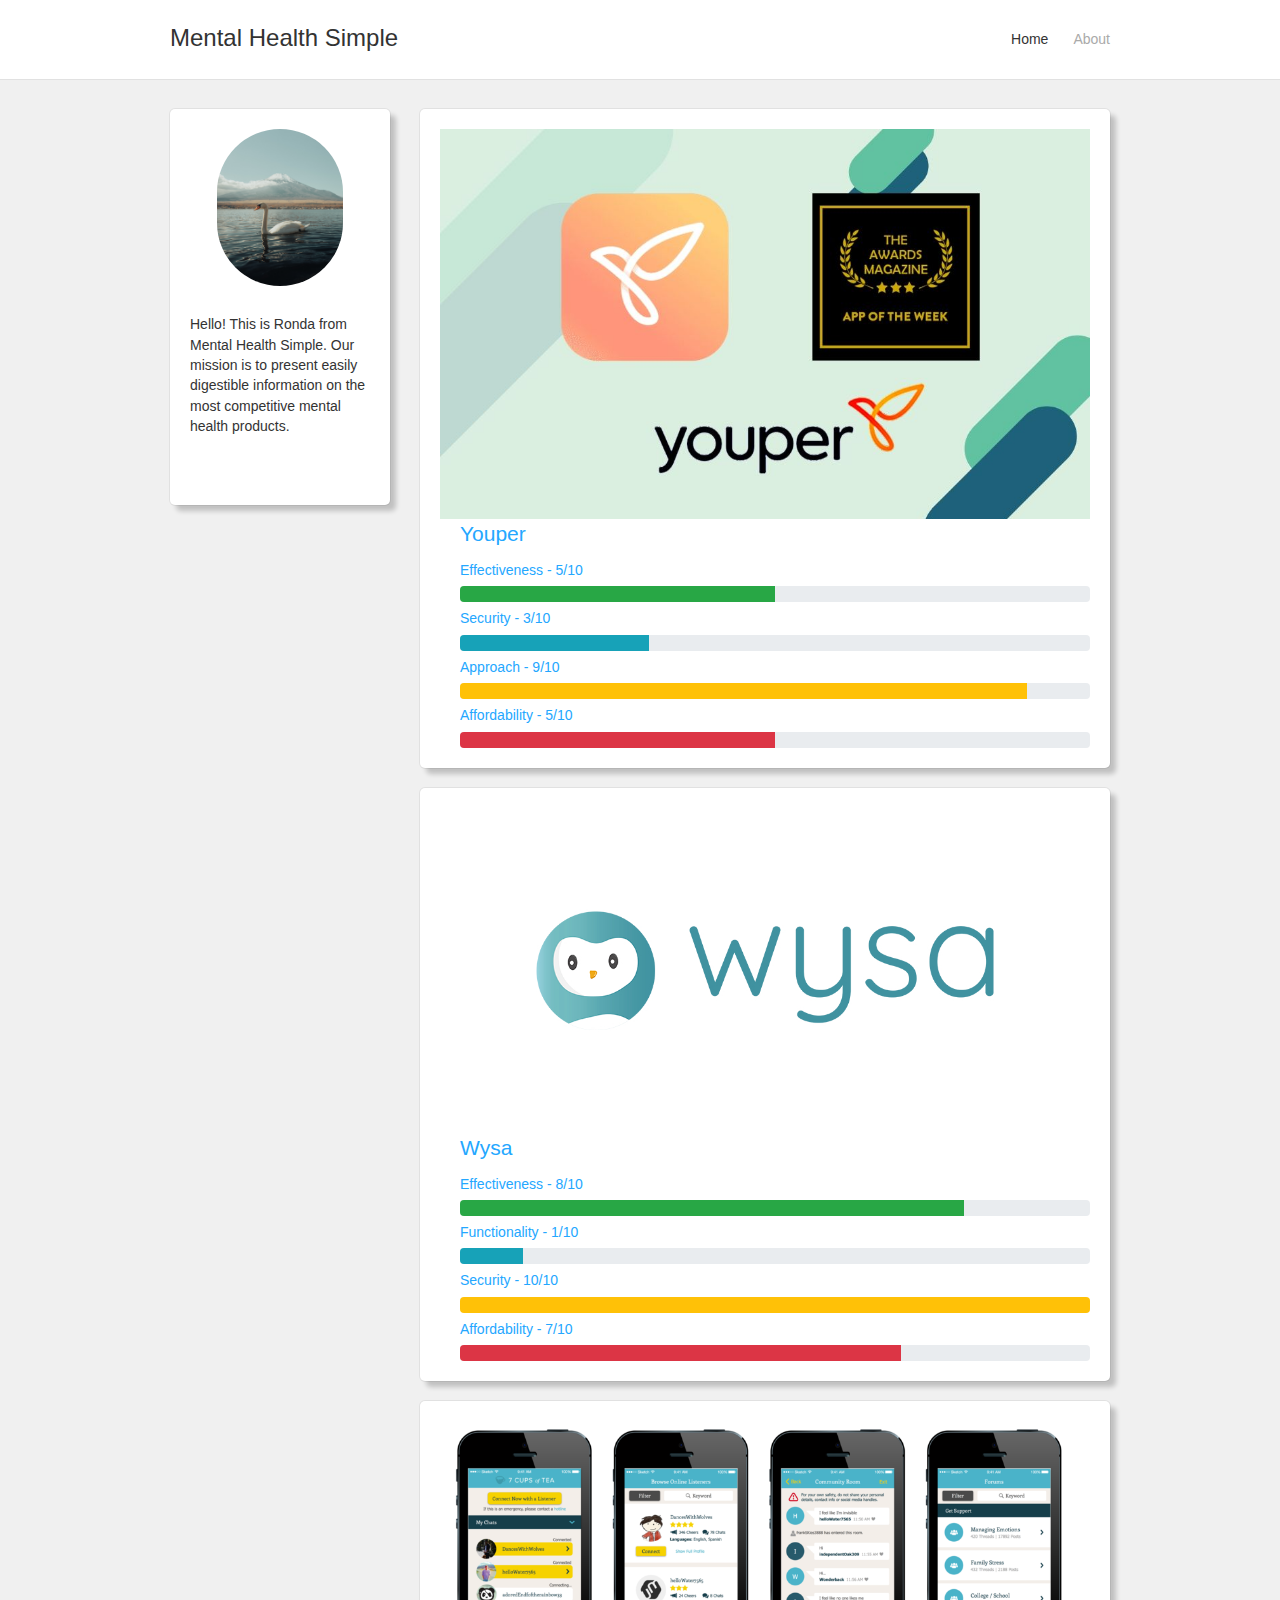
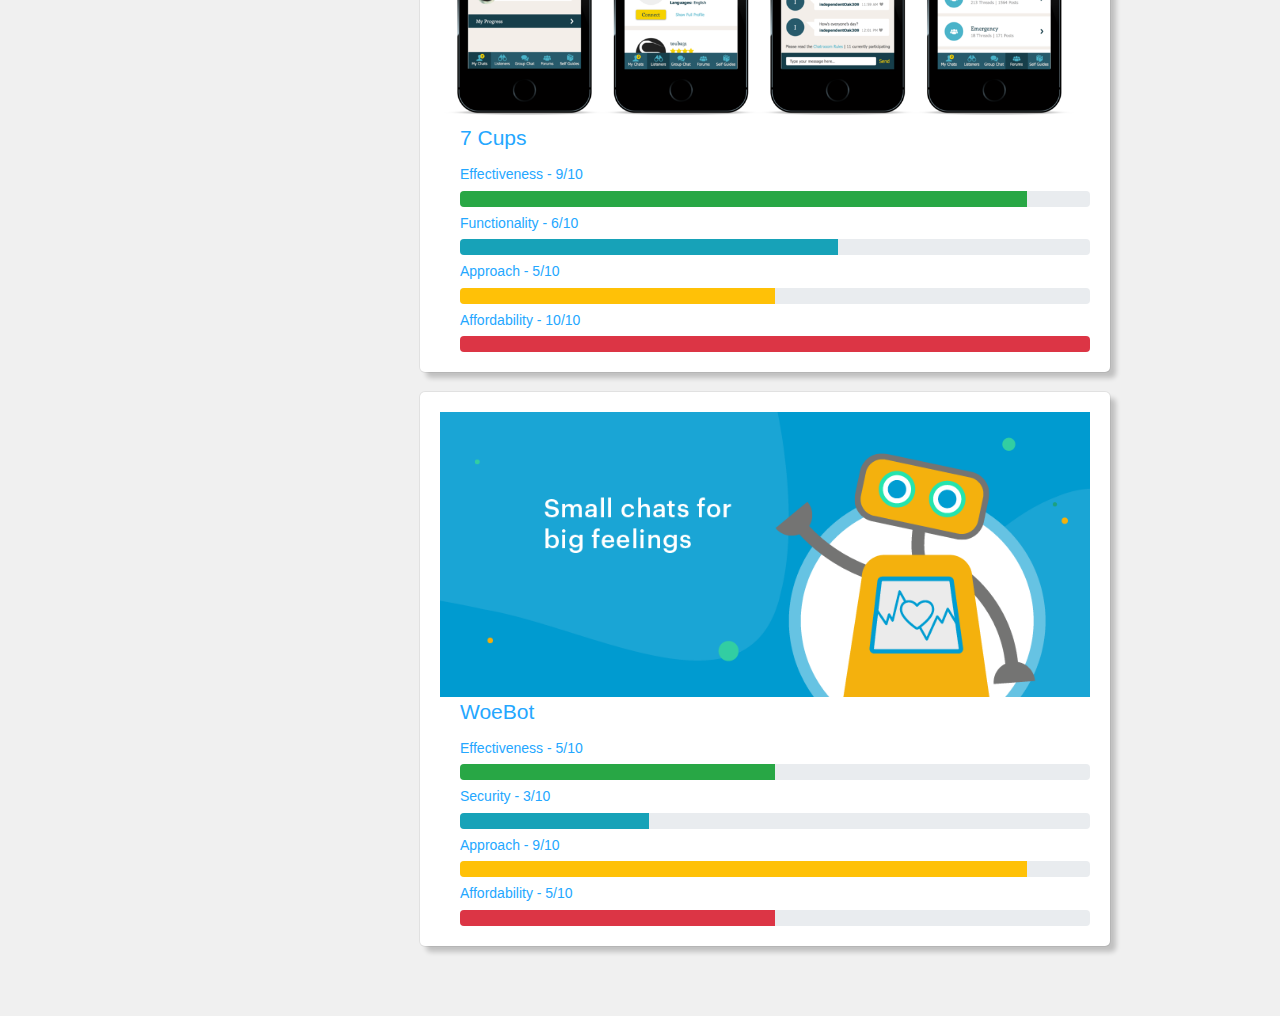
==== commit 4a45efd5: "Add files via upload" ====
--- a/index.html
+++ b/index.html
@@ -160,10 +160,10 @@
               <a href="blog4.html">
                 <div class="w-row">
                   <div class="w-col w-col-6"><img
-                      src="WoeBot.png"
+                      src="woebot.png"
                       loading="lazy"
                       sizes="(max-width: 479px) 77vw, (max-width: 767px) 85vw, (max-width: 991px) 33vw, 325px"
-                      alt="" /></div>
+                      alt="" style="width:100%;height:100%;"//></div>
                   <div class="w-col w-col-6">
                     <h3 class="heading-2" style="margin-top: 0px;">WoeBot</h3>
                     <div class="div-block">
@@ -198,7 +198,7 @@
     crossorigin="anonymous"></script>
   <script src="./scripts.js"
     type="text/javascript"></script>
-  <script src="https://code.jquery.com/jquery-3.2.1.slim.min.js" integrity="sha384-KJ3o2DKtIkvYIK3UENzmM7KCkRr/rE9/Qpg6aAZGJwFDMVNA/GpGFF93hXpG5KkN" crossorigin="anonymous"></script>
+  <script src="http://code.jquery.com/jquery-3.5.1.min.js" integrity="sha384-KJ3o2DKtIkvYIK3UENzmM7KCkRr/rE9/Qpg6aAZGJwFDMVNA/GpGFF93hXpG5KkN" crossorigin="anonymous"></script>
   <script src="https://cdn.jsdelivr.net/npm/popper.js@1.12.9/dist/umd/popper.min.js" integrity="sha384-ApNbgh9B+Y1QKtv3Rn7W3mgPxhU9K/ScQsAP7hUibX39j7fakFPskvXusvfa0b4Q" crossorigin="anonymous"></script>
   <script src="https://cdn.jsdelivr.net/npm/bootstrap@4.0.0/dist/js/bootstrap.min.js" integrity="sha384-JZR6Spejh4U02d8jOt6vLEHfe/JQGiRRSQQxSfFWpi1MquVdAyjUar5+76PVCmYl" crossorigin="anonymous"></script>
   <!--[if lte IE 9]><script src="//cdnjs.cloudflare.com/ajax/libs/placeholders/3.0.2/placeholders.min.js"></script><![endif]-->
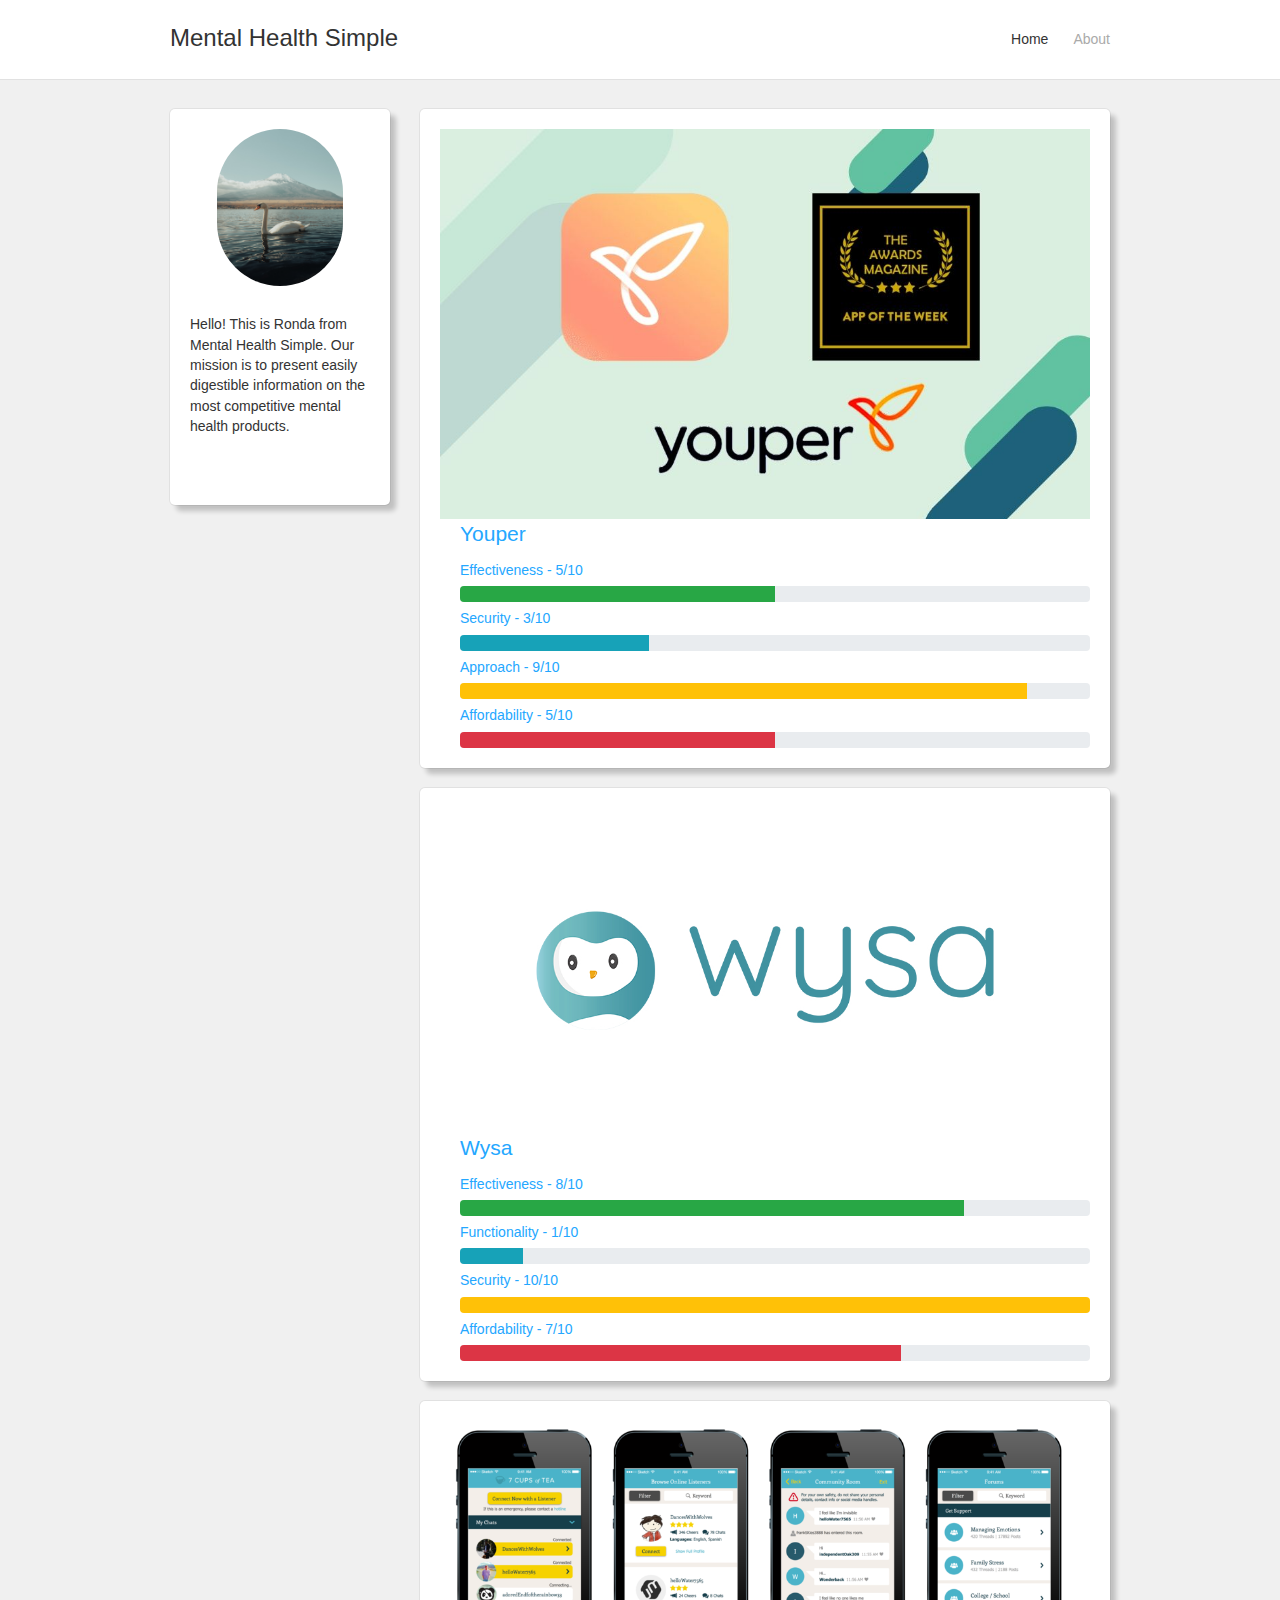
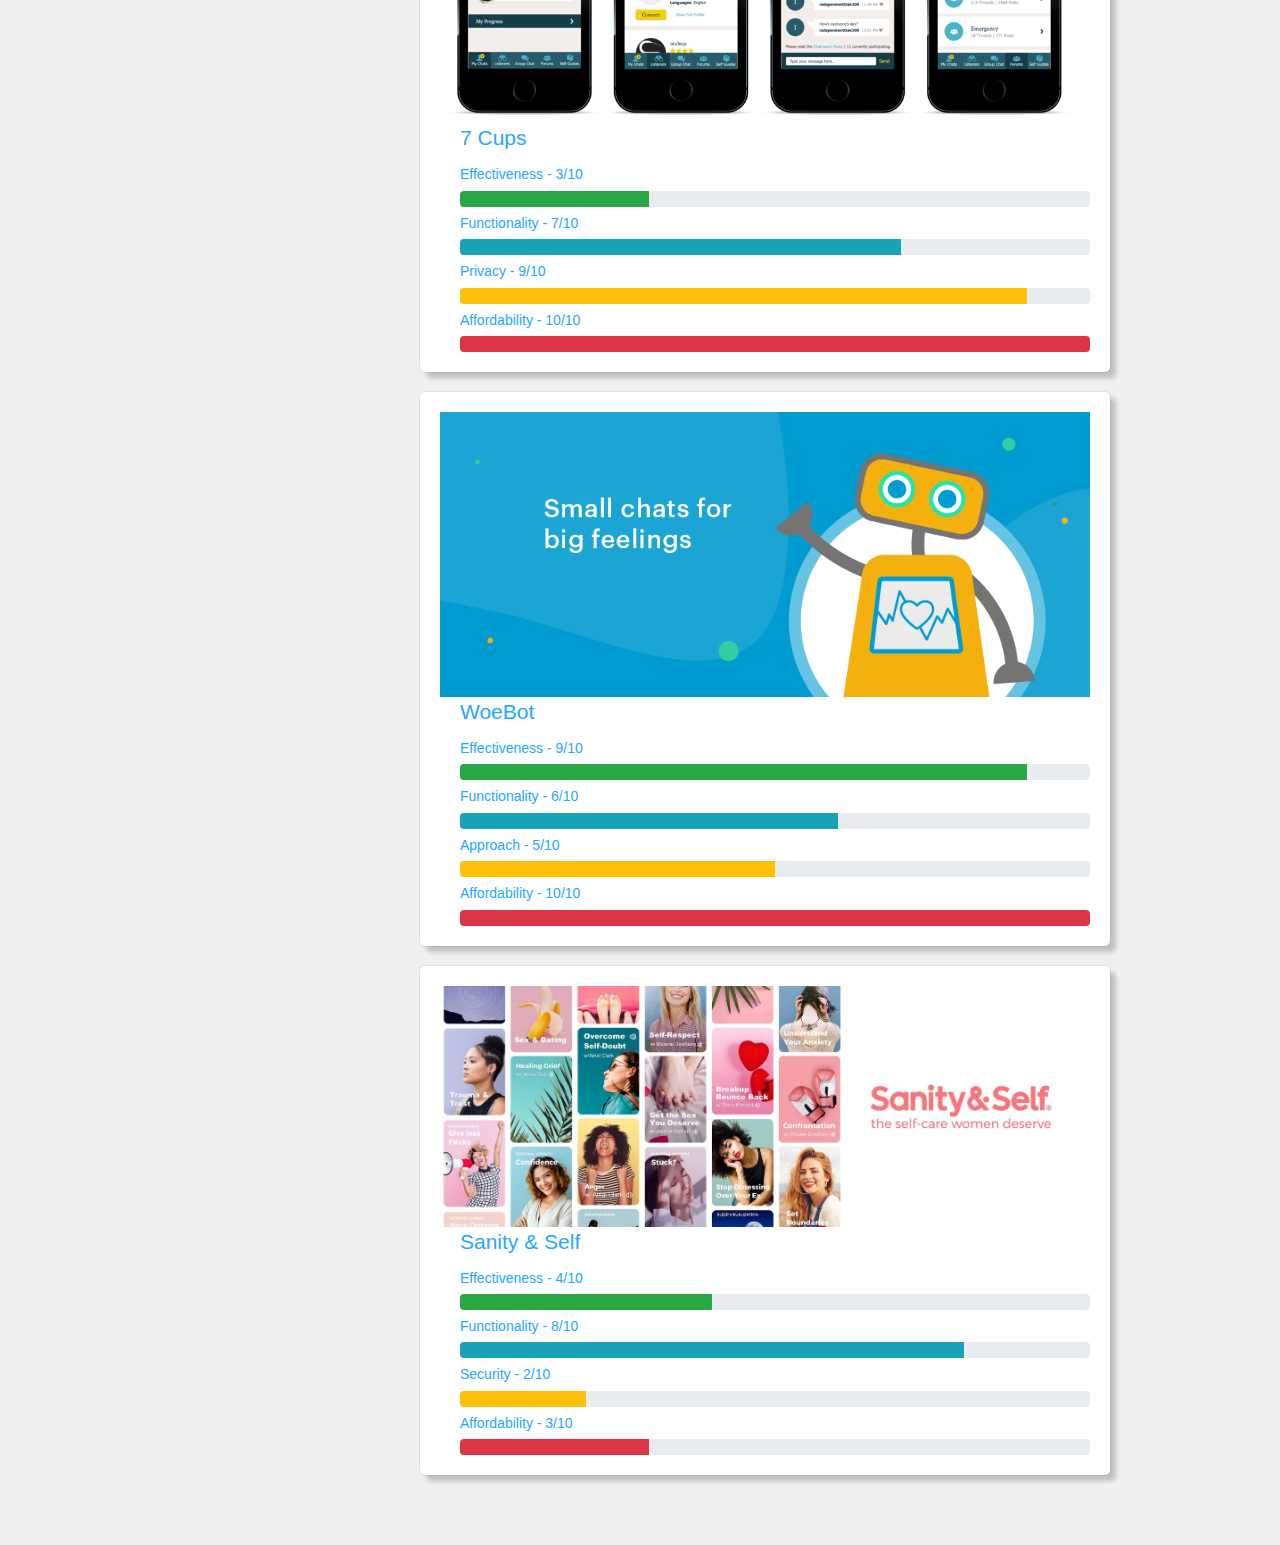
==== commit e08e82c8: "Add files via upload" ====
--- a/index.html
+++ b/index.html
@@ -133,6 +133,40 @@
                   <div class="w-col w-col-6">
                     <h3 class="heading-2" style="margin-top: 0px;">7 Cups</h3>
                     <div class="div-block">
+                      <p style="margin-bottom: 5px;margin-top: 5px;">Effectiveness - 3/10</p>
+                      <div class="progress">
+                        <div class="progress-bar bg-success" role="progressbar" style="width: 30%" aria-valuenow="25" aria-valuemin="0" aria-valuemax="100"></div>
+                      </div>
+                      <p style="margin-bottom: 5px;margin-top: 5px;">Functionality - 7/10</p>
+                      <div class="progress">
+                        <div class="progress-bar bg-info" role="progressbar" style="width: 70%" aria-valuenow="50" aria-valuemin="0" aria-valuemax="100"></div>
+                      </div>
+                      <p style="margin-bottom: 5px;margin-top: 5px;">Privacy - 9/10</p>
+                      <div class="progress">
+                        <div class="progress-bar bg-warning" role="progressbar" style="width: 90%" aria-valuenow="75" aria-valuemin="0" aria-valuemax="100"></div>
+                      </div>
+                      <p style="margin-bottom: 5px;margin-top: 5px;">Affordability - 10/10</p>
+                      <div class="progress">
+                        <div class="progress-bar bg-danger" role="progressbar" style="width: 100%" aria-valuenow="100" aria-valuemin="0" aria-valuemax="100"></div>
+                      </div>
+                    </div>
+                  </div>
+                </div>
+              </a>
+            </div>
+          </div>
+          <div class="section-2 wf-section">
+            <div class="white-wrapper">
+              <a href="blog4.html">
+                <div class="w-row">
+                  <div class="w-col w-col-6"><img
+                      src="woebot.png"
+                      loading="lazy"
+                      sizes="(max-width: 479px) 77vw, (max-width: 767px) 85vw, (max-width: 991px) 33vw, 325px"
+                      alt="" ></div>
+                  <div class="w-col w-col-6">
+                    <h3 class="heading-2" style="margin-top: 0px;">WoeBot</h3>
+                    <div class="div-block">
                       <p style="margin-bottom: 5px;margin-top: 5px;">Effectiveness - 9/10</p>
                       <div class="progress">
                         <div class="progress-bar bg-success" role="progressbar" style="width: 90%" aria-valuenow="25" aria-valuemin="0" aria-valuemax="100"></div>
@@ -154,40 +188,40 @@
                 </div>
               </a>
             </div>
-          </div>
-          <div class="section-2 wf-section">
-            <div class="white-wrapper">
-              <a href="blog4.html">
-                <div class="w-row">
-                  <div class="w-col w-col-6"><img
-                      src="woebot.png"
-                      loading="lazy"
-                      sizes="(max-width: 479px) 77vw, (max-width: 767px) 85vw, (max-width: 991px) 33vw, 325px"
-                      alt="" style="width:100%;height:100%;"//></div>
-                  <div class="w-col w-col-6">
-                    <h3 class="heading-2" style="margin-top: 0px;">WoeBot</h3>
-                    <div class="div-block">
-                      <p style="margin-bottom: 5px;margin-top: 5px;">Effectiveness - 5/10</p>
-                      <div class="progress">
-                        <div class="progress-bar bg-success" role="progressbar" style="width: 50%" aria-valuenow="25" aria-valuemin="0" aria-valuemax="100"></div>
-                      </div>
-                      <p style="margin-bottom: 5px;margin-top: 5px;">Security - 3/10</p>
-                      <div class="progress">
-                        <div class="progress-bar bg-info" role="progressbar" style="width: 30%" aria-valuenow="50" aria-valuemin="0" aria-valuemax="100"></div>
-                      </div>
-                      <p style="margin-bottom: 5px;margin-top: 5px;">Approach - 9/10</p>
-                      <div class="progress">
-                        <div class="progress-bar bg-warning" role="progressbar" style="width: 90%" aria-valuenow="75" aria-valuemin="0" aria-valuemax="100"></div>
-                      </div>
-                      <p style="margin-bottom: 5px;margin-top: 5px;">Affordability - 5/10</p>
-                      <div class="progress">
-                        <div class="progress-bar bg-danger" role="progressbar" style="width: 50%" aria-valuenow="100" aria-valuemin="0" aria-valuemax="100"></div>
-                      </div>
-                    </div>
-                  </div>
-                </div>
-              </a>
-            </div>
+            </div>
+            <div class="section-2 wf-section">
+              <div class="white-wrapper">
+                <a href="blog5.html">
+                  <div class="w-row">
+                    <div class="w-col w-col-6"><img
+                        src="ss.jpg"
+                        loading="lazy"
+                        sizes="(max-width: 479px) 77vw, (max-width: 767px) 85vw, (max-width: 991px) 33vw, 325px"
+                        alt="" ></div>
+                    <div class="w-col w-col-6">
+                      <h3 class="heading-2" style="margin-top: 0px;">Sanity & Self</h3>
+                      <div class="div-block">
+                        <p style="margin-bottom: 5px;margin-top: 5px;">Effectiveness - 4/10</p>
+                        <div class="progress">
+                          <div class="progress-bar bg-success" role="progressbar" style="width: 40%" aria-valuenow="25" aria-valuemin="0" aria-valuemax="100"></div>
+                        </div>
+                        <p style="margin-bottom: 5px;margin-top: 5px;">Functionality - 8/10</p>
+                        <div class="progress">
+                          <div class="progress-bar bg-info" role="progressbar" style="width: 80%" aria-valuenow="50" aria-valuemin="0" aria-valuemax="100"></div>
+                        </div>
+                        <p style="margin-bottom: 5px;margin-top: 5px;">Security - 2/10</p>
+                        <div class="progress">
+                          <div class="progress-bar bg-warning" role="progressbar" style="width: 20%" aria-valuenow="75" aria-valuemin="0" aria-valuemax="100"></div>
+                        </div>
+                        <p style="margin-bottom: 5px;margin-top: 5px;">Affordability - 3/10</p>
+                        <div class="progress">
+                          <div class="progress-bar bg-danger" role="progressbar" style="width: 30%" aria-valuenow="100" aria-valuemin="0" aria-valuemax="100"></div>
+                        </div>
+                      </div>
+                    </div>
+                  </div>
+                </a>
+              </div>
           </div>
         </div>
       </div>
